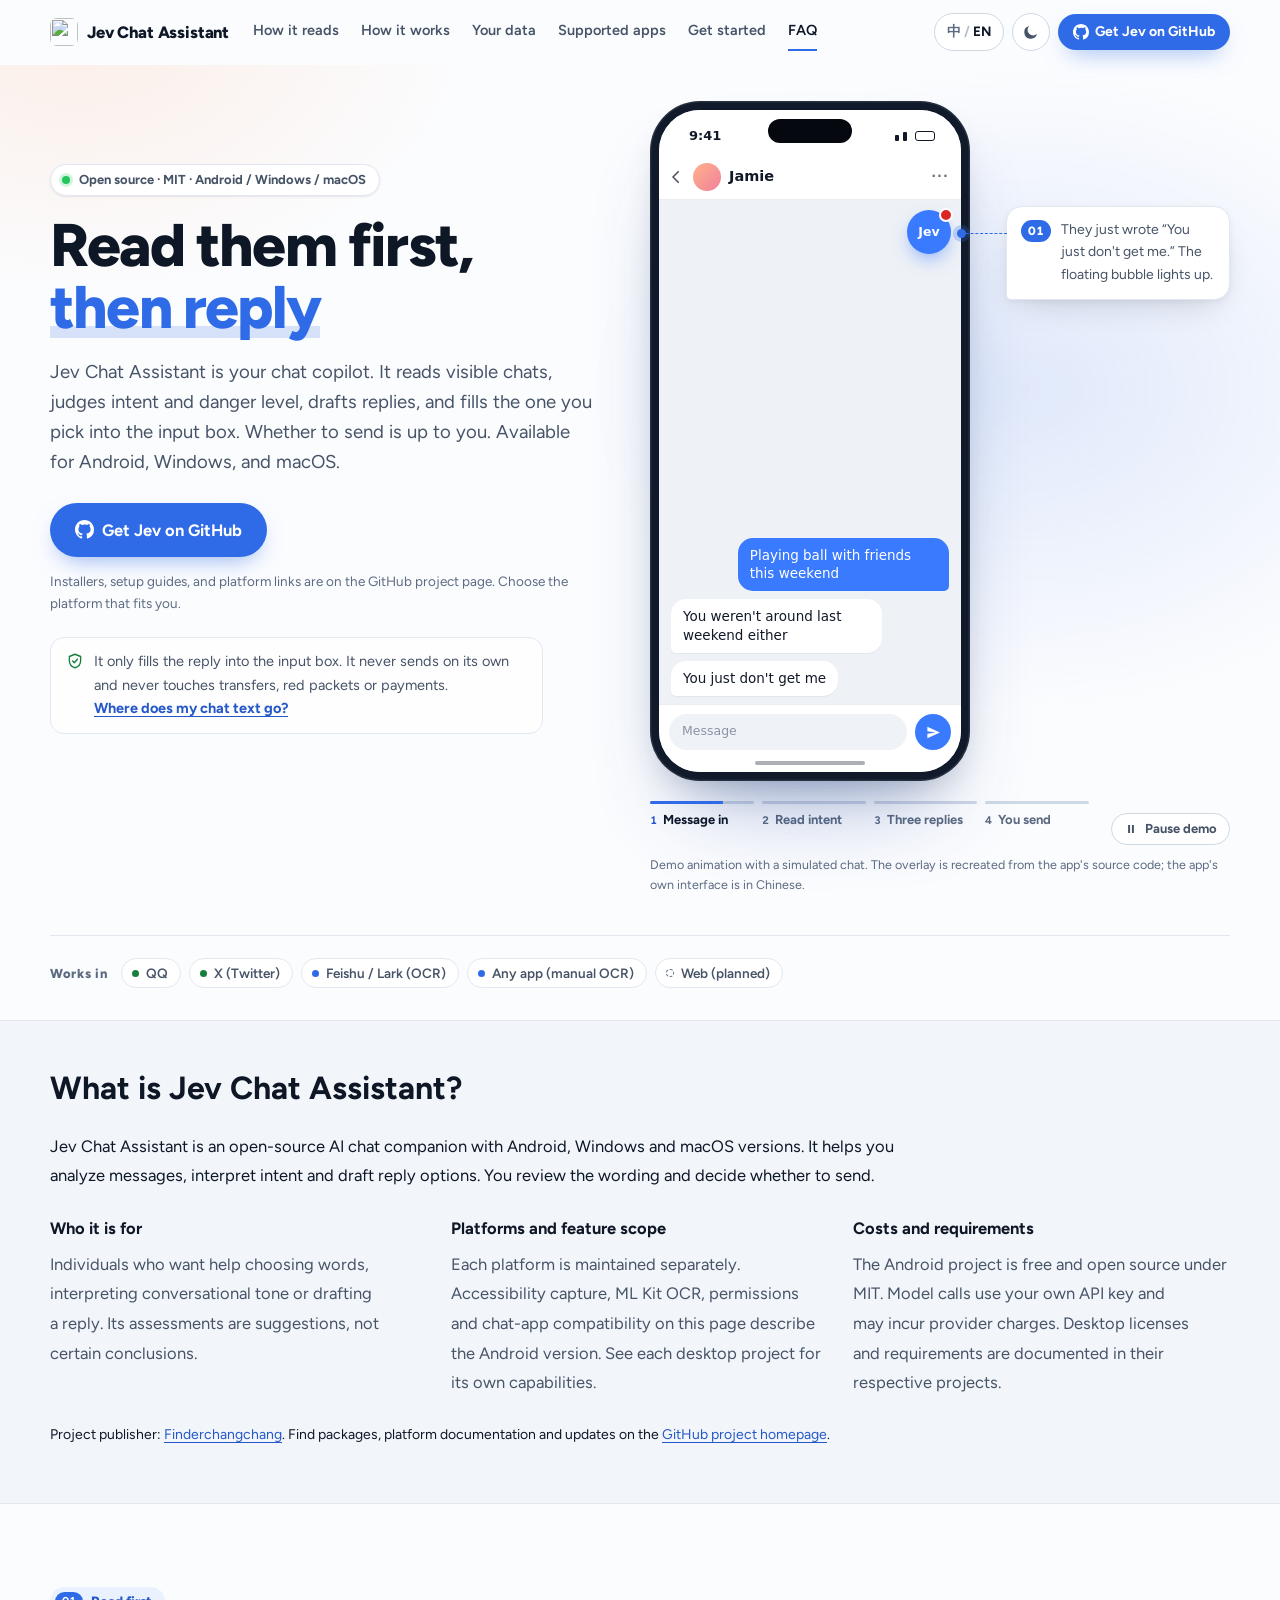
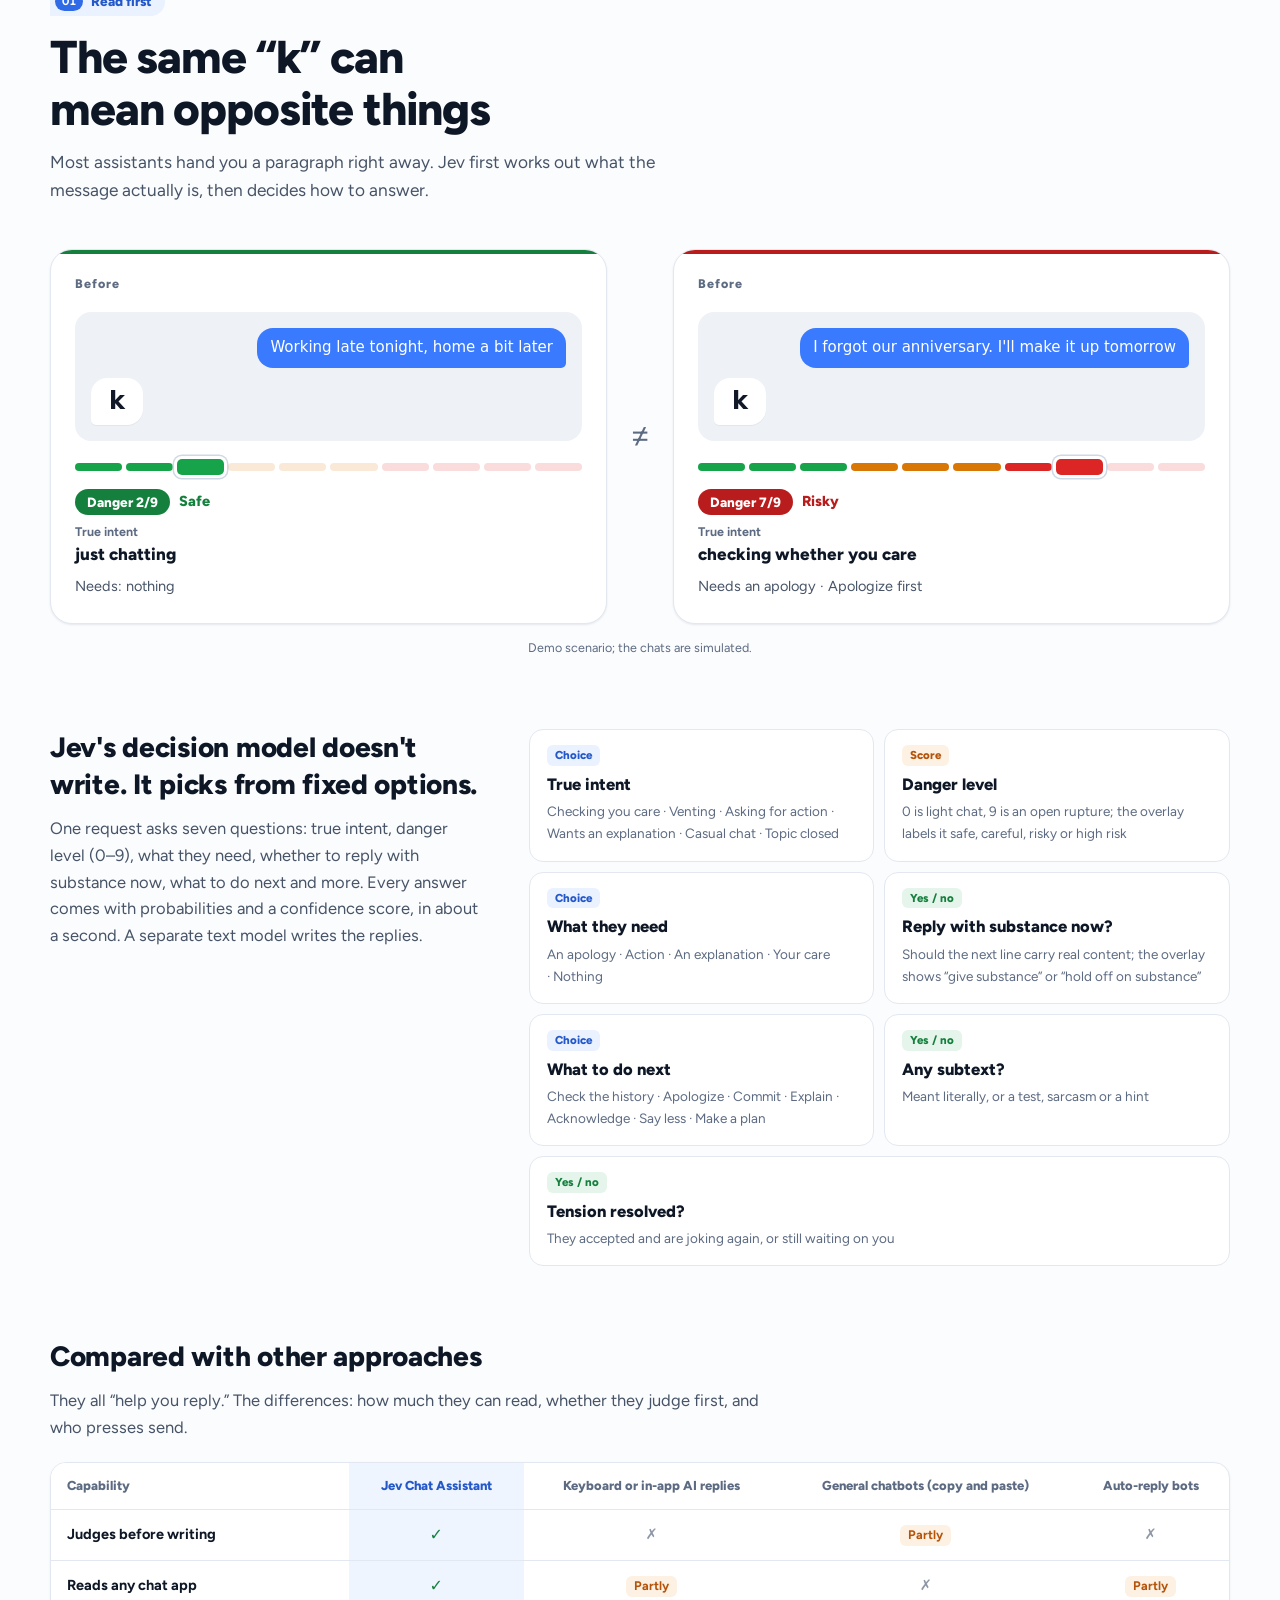
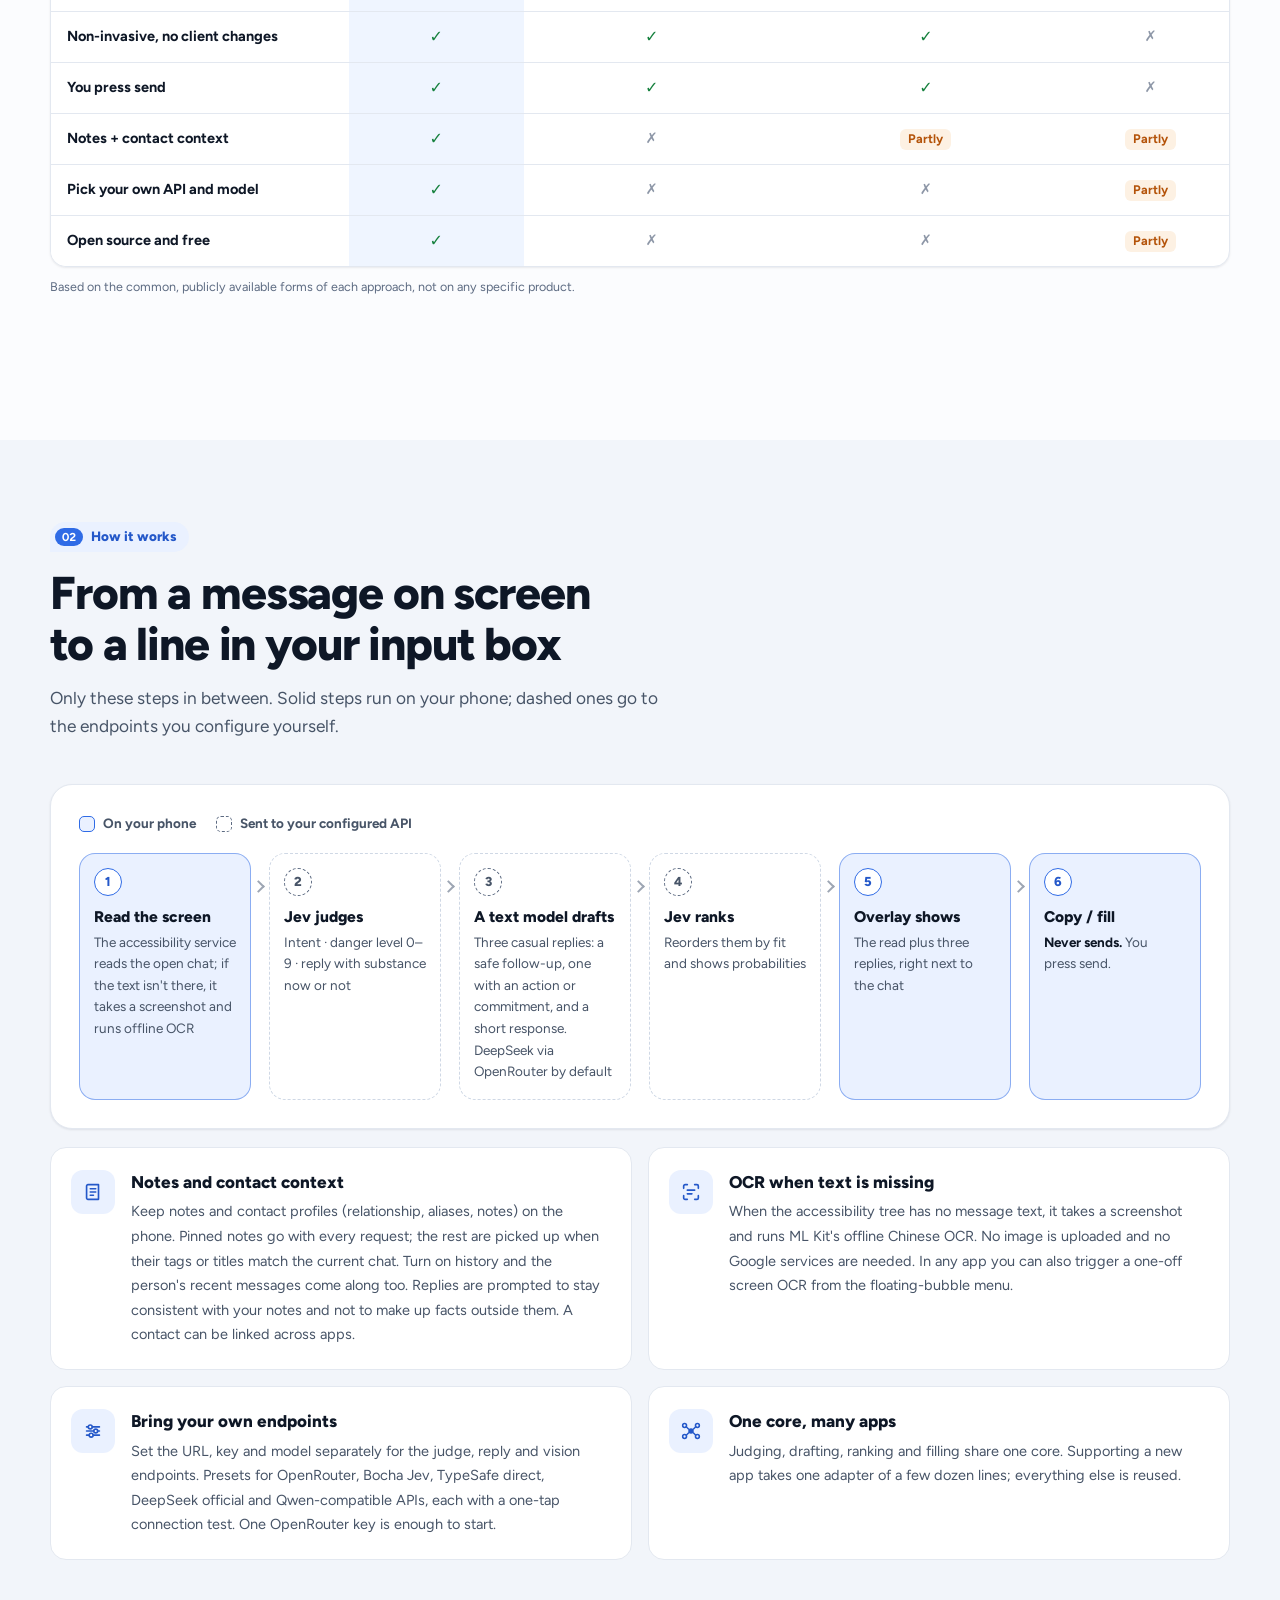
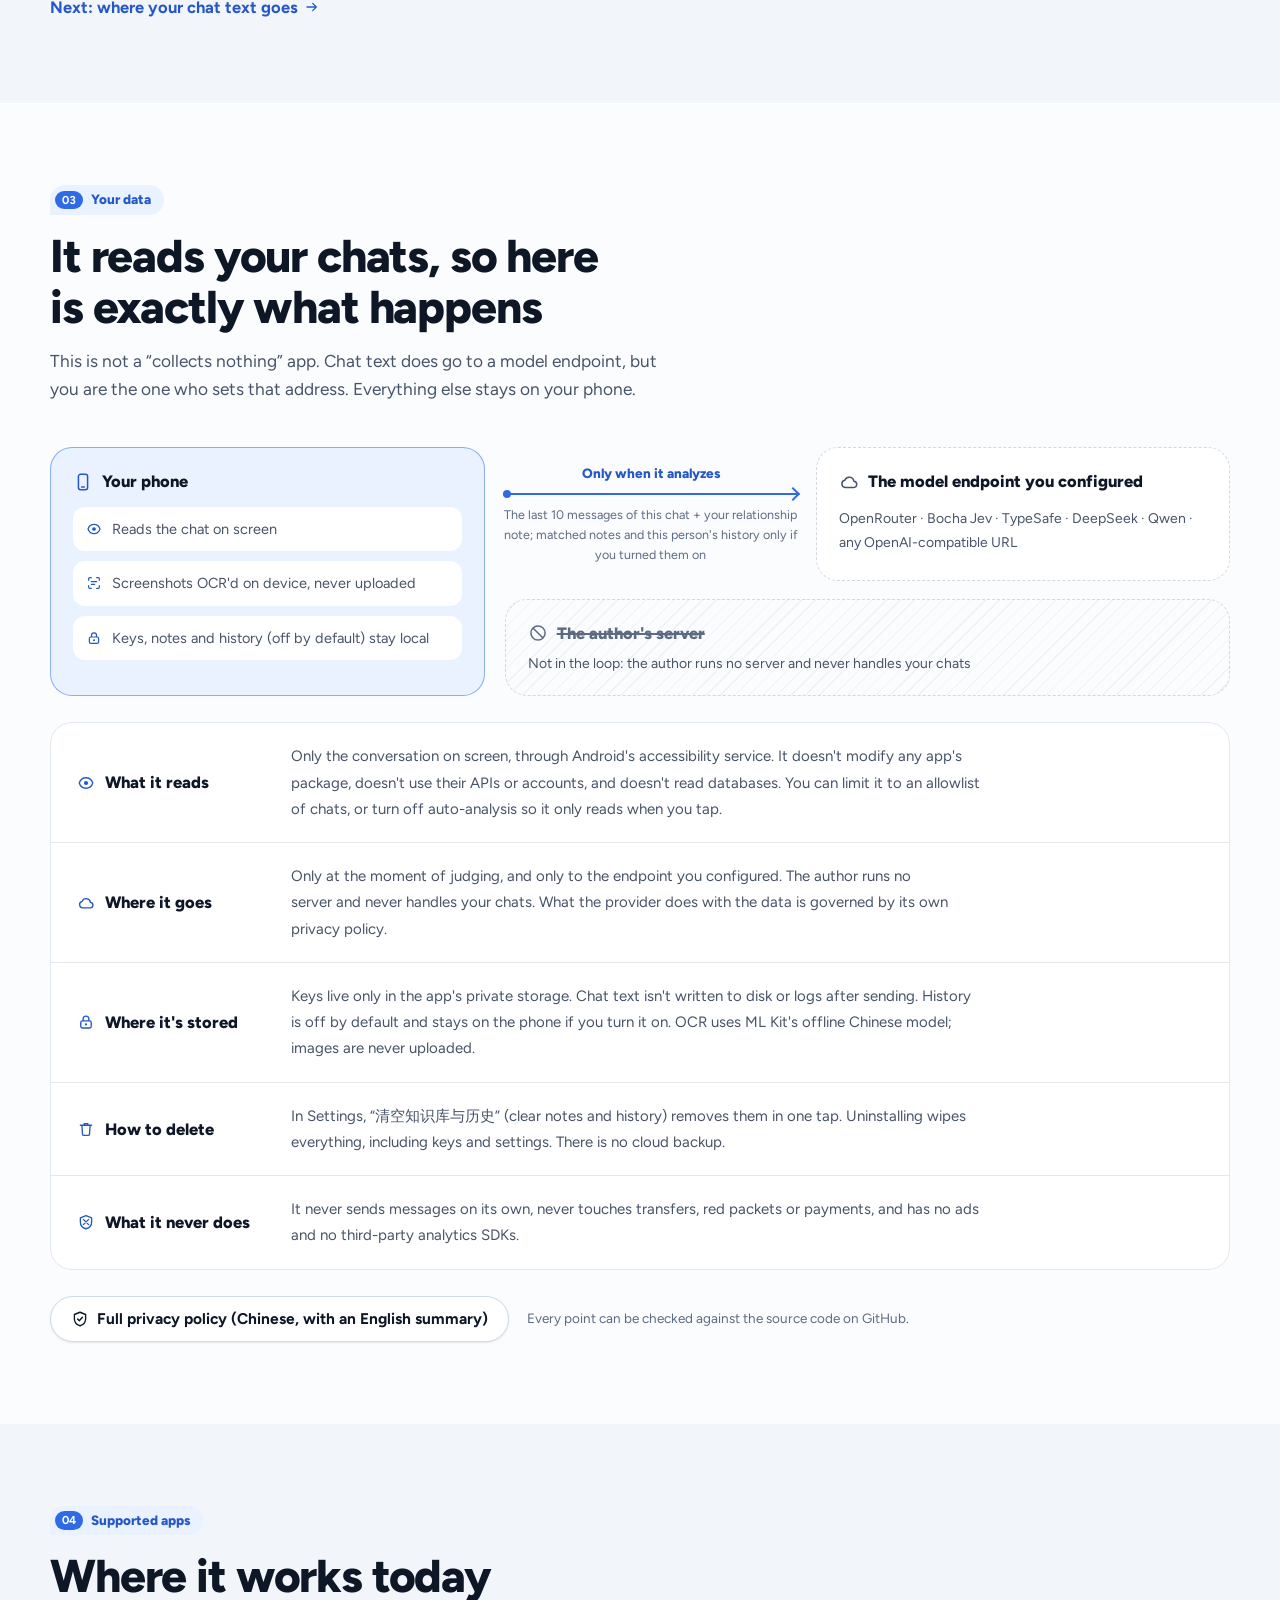
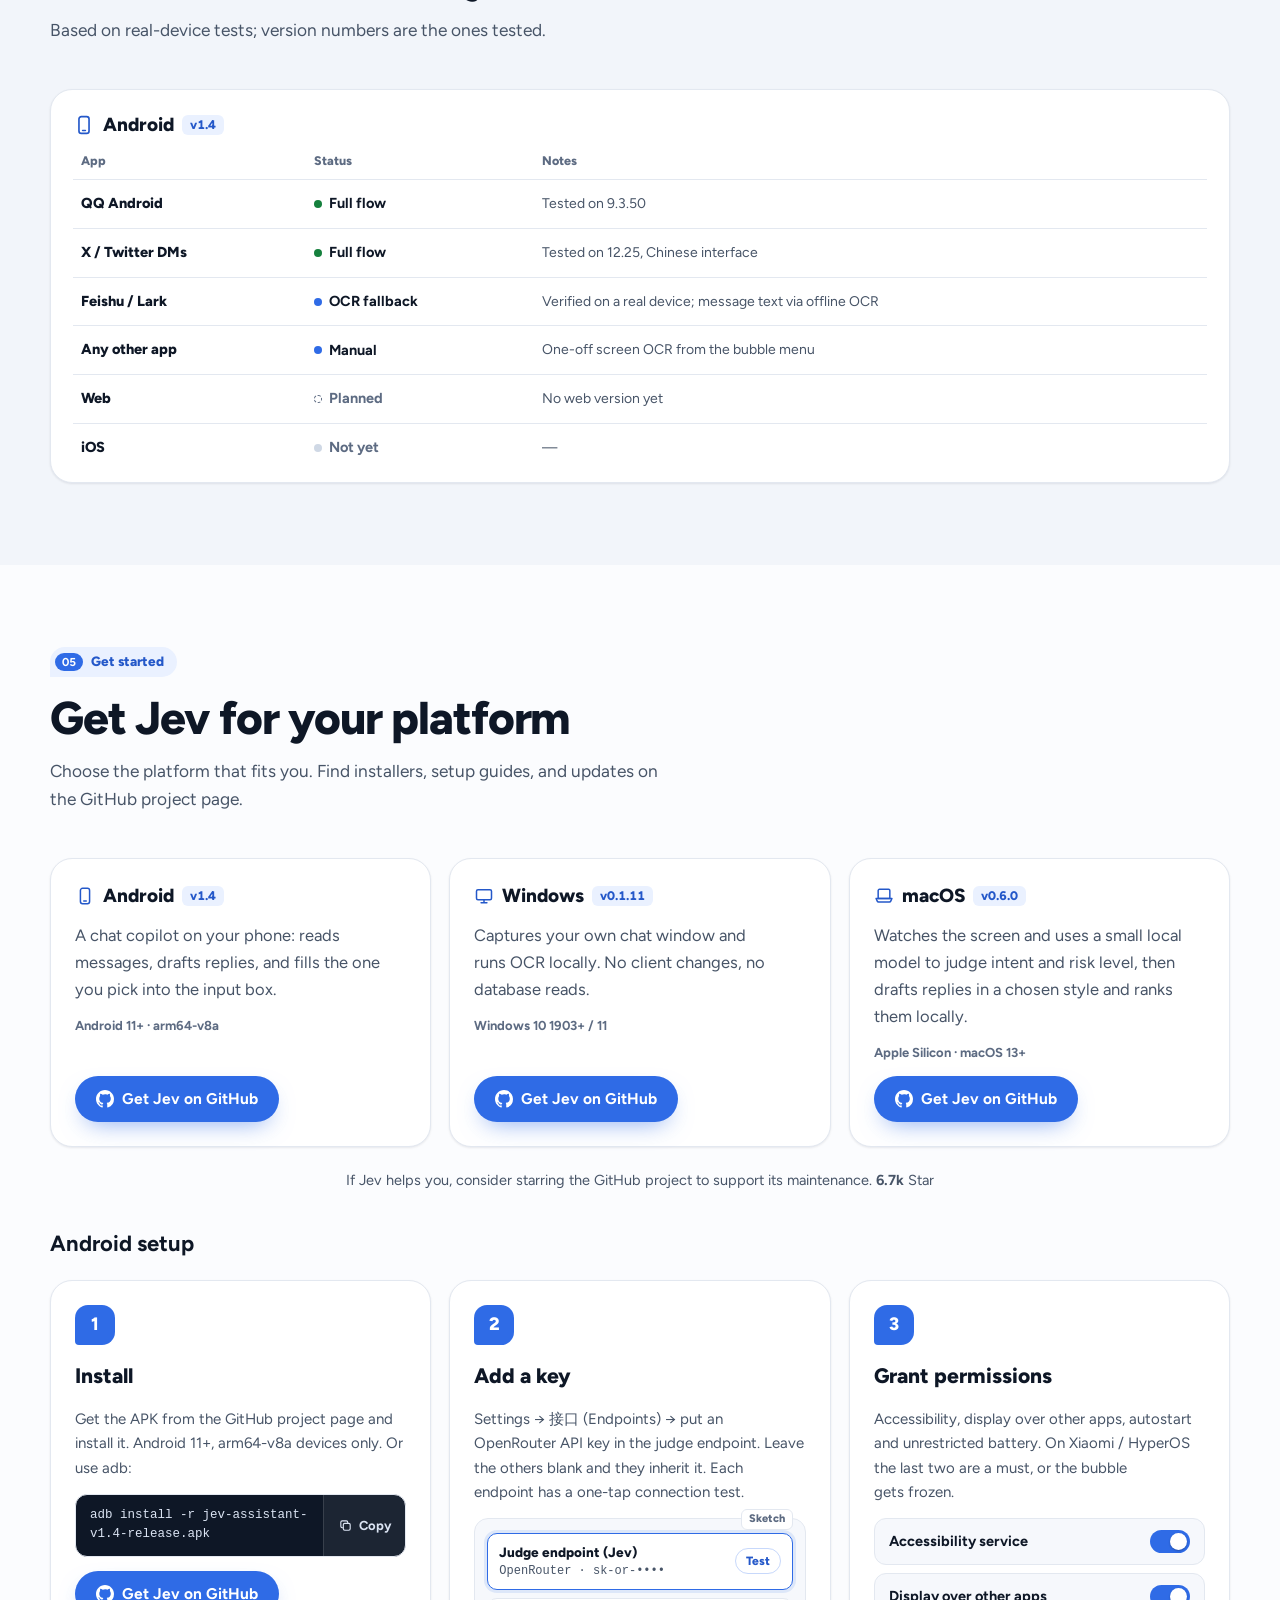
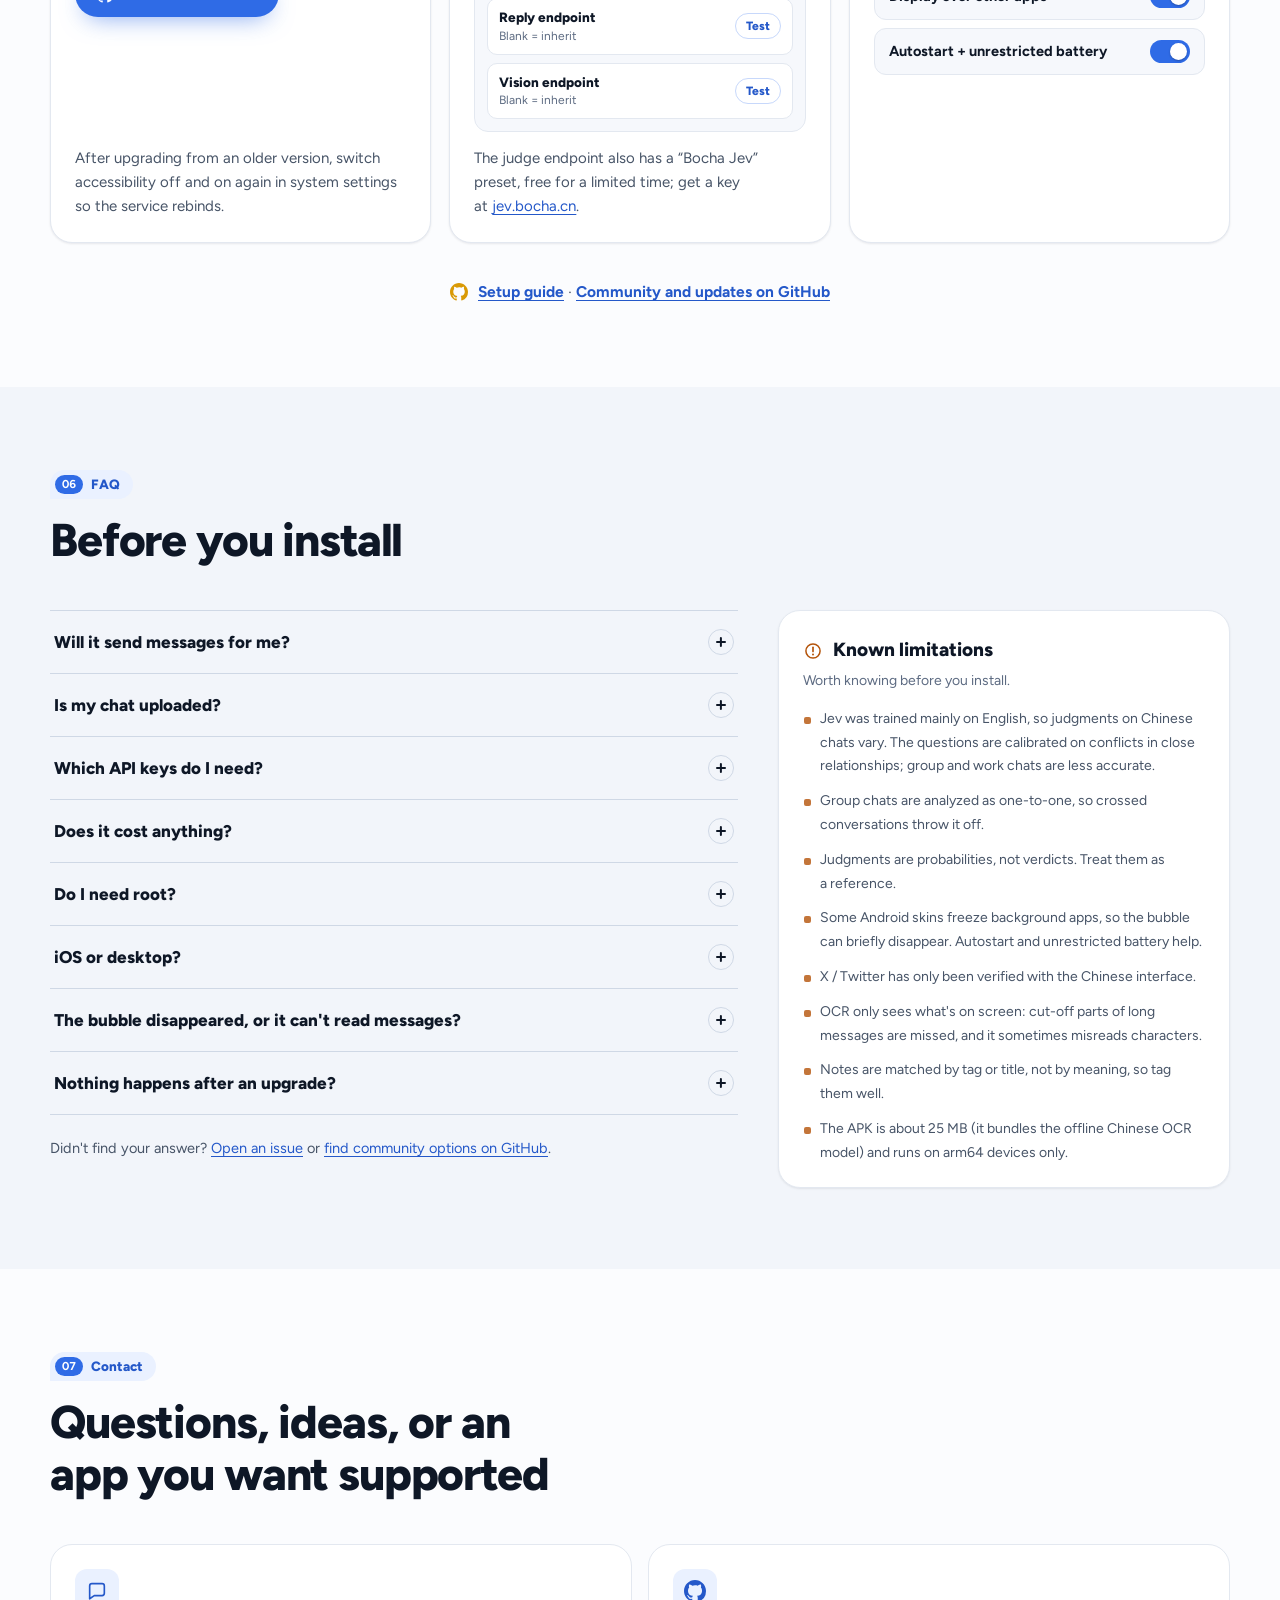
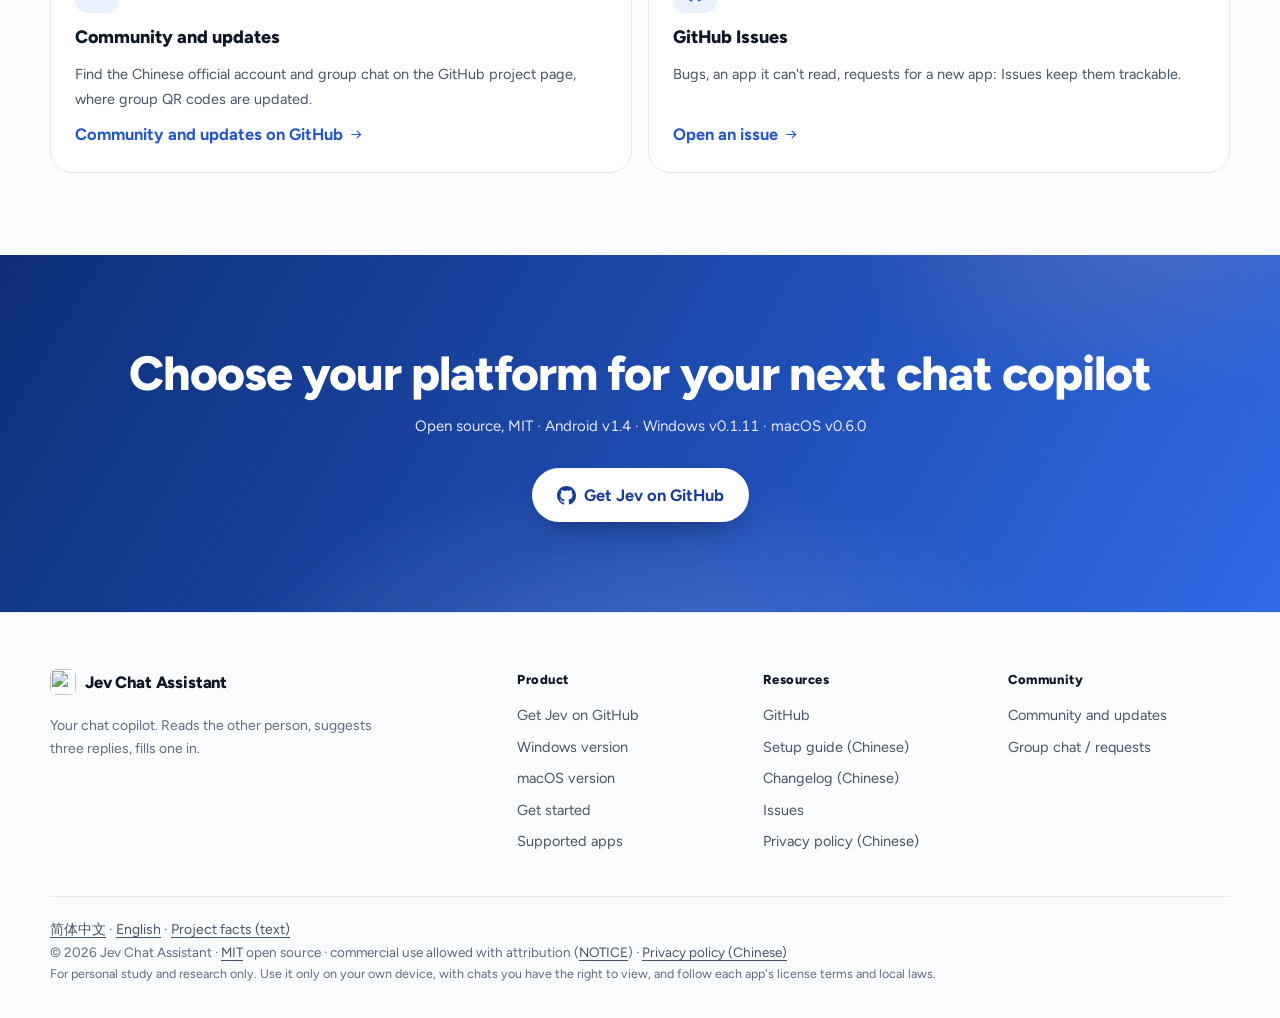
==== site/en.html @ 41f835f4 "feat(site): improve AI search discovery and static language pages" ====
<!DOCTYPE html>
<html lang="en">
<head>
<meta charset="utf-8">
<meta name="viewport" content="width=device-width, initial-scale=1, viewport-fit=cover">
<title data-i18n="meta.title">Jev Chat Assistant — Open-source AI chat companion for Android, Windows and macOS</title>
<meta name="description" content="Jev Chat Assistant is available for Android, Windows, and macOS. It reads visible chats, judges intent and risk, drafts replies, and fills the one you choose. Sending stays manual. Find installers, guides, and community links on GitHub." data-i18n-attr="content:meta.desc">
<meta name="robots" content="index, follow, max-image-preview:large">
<link rel="canonical" href="https://chatjevs.com/en.html">
<link rel="alternate" hreflang="zh-CN" href="https://chatjevs.com/">
<link rel="alternate" hreflang="en" href="https://chatjevs.com/en.html">
<link rel="alternate" hreflang="x-default" href="https://chatjevs.com/">
<link rel="icon" href="assets/favicon.svg" type="image/svg+xml">
<link rel="apple-touch-icon" href="assets/apple-touch-icon.png">
<meta name="theme-color" content="#fbfcfe" media="(prefers-color-scheme: light)">
<meta name="theme-color" content="#0b1120" media="(prefers-color-scheme: dark)">
<meta name="color-scheme" content="light dark">
<meta property="og:type" content="website">
<meta property="og:url" content="https://chatjevs.com/en.html">
<meta property="og:site_name" content="Jev 聊天助手">
<meta property="og:title" content="Jev Chat Assistant — read them first, then reply" data-i18n-attr="content:meta.ogTitle">
<meta property="og:description" content="Reads the other person, suggests three replies, fills one in. Open source (MIT) for Android, Windows and macOS. It never sends for you." data-i18n-attr="content:meta.ogDesc">
<meta property="og:image" content="https://chatjevs.com/assets/og.png">
<meta property="og:image:width" content="1200">
<meta property="og:image:height" content="630">
<meta property="og:image:alt" content="Jev Chat Assistant: the overlay shows a danger level, the other person's true intent and three suggested replies" data-i18n-attr="content:meta.ogAlt">
<meta property="og:locale" content="en_US" data-i18n-attr="content:meta.locale">
<meta property="og:locale:alternate" content="zh_CN" data-i18n-attr="content:meta.localeAlt">
<meta name="twitter:card" content="summary_large_image">
<meta name="twitter:title" content="Jev Chat Assistant — read them first, then reply" data-i18n-attr="content:meta.ogTitle">
<meta name="twitter:description" content="Reads the other person, suggests three replies, fills one in. Open source (MIT) for Android, Windows and macOS. It never sends for you." data-i18n-attr="content:meta.ogDesc">
<meta name="twitter:image" content="https://chatjevs.com/assets/og.png">
<script type="application/ld+json" id="site-schema">
{
  "@context": "https://schema.org",
  "@graph": [
    {
      "@type": "Person",
      "@id": "https://chatjevs.com/#author",
      "name": "Finderchangchang",
      "url": "https://github.com/Finderchangchang"
    },
    {
      "@type": "WebSite",
      "@id": "https://chatjevs.com/#website",
      "url": "https://chatjevs.com/",
      "name": "Jev Chat Assistant",
      "inLanguage": [
        "zh-CN",
        "en"
      ],
      "publisher": {
        "@id": "https://chatjevs.com/#author"
      }
    },
    {
      "@type": "SoftwareApplication",
      "@id": "https://chatjevs.com/#software",
      "name": "Jev Chat Assistant",
      "alternateName": [
        "Jev Chat Assistant",
        "Jev 聊天助手"
      ],
      "url": "https://chatjevs.com/",
      "description": "Jev Chat Assistant is an open-source AI chat companion with Android, Windows and macOS versions. It helps you analyze messages, interpret intent and draft reply options. You review the wording and decide whether to send.",
      "sameAs": [
        "https://github.com/jev-chat/jev-chat-jarvis"
      ],
      "author": {
        "@id": "https://chatjevs.com/#author"
      },
      "applicationCategory": "CommunicationApplication",
      "operatingSystem": [
        "Android",
        "Windows",
        "macOS"
      ]
    },
    {
      "@type": "WebPage",
      "@id": "https://chatjevs.com/en.html#webpage",
      "url": "https://chatjevs.com/en.html",
      "name": "Jev Chat Assistant — Open-source AI chat companion for Android, Windows and macOS",
      "description": "Jev Chat Assistant is available for Android, Windows, and macOS. It reads visible chats, judges intent and risk, drafts replies, and fills the one you choose. Sending stays manual. Find installers, guides, and community links on GitHub.",
      "inLanguage": "en",
      "isPartOf": {
        "@id": "https://chatjevs.com/#website"
      },
      "mainEntity": {
        "@id": "https://chatjevs.com/#software"
      }
    }
  ]
}
</script>
<script>
  // Theme first; each language also has a complete, crawlable static HTML page.
  (function () {
    var d = document.documentElement;
    try {
      var theme = localStorage.getItem("jev-theme");
      if (theme === "dark" || theme === "light") d.setAttribute("data-theme", theme);
    } catch (e) {}
    var q = new URLSearchParams(location.search).get("lang");
    var saved = null;
    try { saved = localStorage.getItem("jev-lang"); } catch (e) {}
    var isEnglishPage = /\/en\.html$/.test(location.pathname);
    var next = q === "en" || q === "zh" ? q : (isEnglishPage ? "en" :
      (saved === "en" || saved === "zh" ? saved : (/^zh(?:-|$)/i.test((navigator.languages && navigator.languages[0]) || navigator.language || "zh") ? "zh" : "en")));
    if ((next === "en") !== isEnglishPage) {
      var url = new URL(next === "en" ? "en.html" : "./", location.href);
      url.search = location.search;
      url.hash = location.hash;
      location.replace(url.href);
    }
  })();
</script>
<link rel="preconnect" href="https://fonts.googleapis.com">
<link rel="preconnect" href="https://fonts.gstatic.com" crossorigin>
<link rel="stylesheet" href="https://fonts.googleapis.com/css2?family=Figtree:wght@400..800&amp;display=swap" media="print" onload="this.media='all'">
<noscript><link rel="stylesheet" href="https://fonts.googleapis.com/css2?family=Figtree:wght@400..800&amp;display=swap"></noscript>
<link rel="stylesheet" href="style.css?v=20260930a">
<script defer src="i18n.js?v=20260930a"></script>
<script defer src="main.js?v=20260930a"></script>
<script defer src="https://umami.jisikeji.cn/script.js" data-website-id="e294ceb6-4001-47a0-a18b-d225cd09017a"></script>
</head>
<body>

<svg class="sprite" aria-hidden="true" focusable="false">
  <symbol id="i-github" viewBox="0 0 16 16"><path fill="currentColor" d="M8 0C3.58 0 0 3.58 0 8c0 3.54 2.29 6.53 5.47 7.59.4.07.55-.17.55-.38 0-.19-.01-.82-.01-1.49-2.01.37-2.53-.49-2.69-.94-.09-.23-.48-.94-.82-1.13-.28-.15-.68-.52-.01-.53.63-.01 1.08.58 1.23.82.72 1.21 1.87.87 2.33.66.07-.52.28-.87.51-1.07-1.78-.2-3.64-.89-3.64-3.95 0-.87.31-1.59.82-2.15-.08-.2-.36-1.02.08-2.12 0 0 .67-.21 2.2.82a7.4 7.4 0 0 1 2-.27c.68 0 1.36.09 2 .27 1.53-1.04 2.2-.82 2.2-.82.44 1.1.16 1.92.08 2.12.51.56.82 1.27.82 2.15 0 3.07-1.87 3.75-3.65 3.95.29.25.54.73.54 1.48 0 1.07-.01 1.93-.01 2.2 0 .21.15.46.55.38A8.01 8.01 0 0 0 16 8c0-4.42-3.58-8-8-8z"/></symbol>
  <symbol id="i-star" viewBox="0 0 24 24"><path fill="currentColor" d="M12 2.9l2.75 5.8 6.35.8-4.65 4.4 1.2 6.3L12 17.1l-5.65 3.1 1.2-6.3L2.9 9.5l6.35-.8z"/></symbol>
  <symbol id="i-down" viewBox="0 0 24 24"><path d="M12 4v11M7.5 10.8 12 15.3l4.5-4.5M5 19.5h14" fill="none" stroke="currentColor" stroke-width="2" stroke-linecap="round" stroke-linejoin="round"/></symbol>
  <symbol id="i-arrow" viewBox="0 0 24 24"><path d="M4.5 12h14M13 6.5l5.5 5.5-5.5 5.5" fill="none" stroke="currentColor" stroke-width="1.9" stroke-linecap="round" stroke-linejoin="round"/></symbol>
  <symbol id="i-copy" viewBox="0 0 24 24"><rect x="8.5" y="8.5" width="11" height="11" rx="2.2" fill="none" stroke="currentColor" stroke-width="1.8"/><path d="M15.5 8.5V6.7a2.2 2.2 0 0 0-2.2-2.2H6.7a2.2 2.2 0 0 0-2.2 2.2v6.6a2.2 2.2 0 0 0 2.2 2.2h1.8" fill="none" stroke="currentColor" stroke-width="1.8"/></symbol>
  <symbol id="i-check" viewBox="0 0 24 24"><path d="M5 12.5l4.3 4.3L19 7.2" fill="none" stroke="currentColor" stroke-width="2.2" stroke-linecap="round" stroke-linejoin="round"/></symbol>
  <symbol id="i-cross" viewBox="0 0 24 24"><path d="M7 7l10 10M17 7L7 17" fill="none" stroke="currentColor" stroke-width="2" stroke-linecap="round"/></symbol>
  <symbol id="i-sun" viewBox="0 0 24 24"><circle cx="12" cy="12" r="4.2" fill="currentColor"/><path d="M12 2.6v2.4M12 19v2.4M2.6 12h2.4M19 12h2.4M5.3 5.3l1.7 1.7M17 17l1.7 1.7M18.7 5.3L17 7M7 17l-1.7 1.7" stroke="currentColor" stroke-width="1.7" stroke-linecap="round"/></symbol>
  <symbol id="i-moon" viewBox="0 0 24 24"><path fill="currentColor" d="M20 14.4A8.6 8.6 0 1 1 9.6 4a7 7 0 0 0 10.4 10.4z"/></symbol>
  <symbol id="i-menu" viewBox="0 0 24 24"><path d="M4 7h16M4 12h16M4 17h16" stroke="currentColor" stroke-width="1.8" stroke-linecap="round"/></symbol>
  <symbol id="i-shield" viewBox="0 0 24 24"><path d="M12 3l7.5 3v5.6c0 4.3-3 8-7.5 9.4-4.5-1.4-7.5-5.1-7.5-9.4V6z" fill="none" stroke="currentColor" stroke-width="1.8" stroke-linejoin="round"/><path d="M8.8 12l2.3 2.3 4.1-4.6" fill="none" stroke="currentColor" stroke-width="1.9" stroke-linecap="round" stroke-linejoin="round"/></symbol>
  <symbol id="i-send" viewBox="0 0 24 24"><path fill="currentColor" d="M3.4 20.1 21 12 3.4 3.9l-.1 6.3L15 12 3.3 13.8z"/></symbol>
  <symbol id="i-back" viewBox="0 0 24 24"><path d="M15 5l-7 7 7 7" fill="none" stroke="currentColor" stroke-width="2.2" stroke-linecap="round" stroke-linejoin="round"/></symbol>
  <symbol id="i-gear" viewBox="0 0 24 24"><circle cx="12" cy="12" r="3.2" fill="none" stroke="currentColor" stroke-width="1.8"/><path d="M12 3v2.6M12 18.4V21M3 12h2.6M18.4 12H21M5.6 5.6l1.9 1.9M16.5 16.5l1.9 1.9M18.4 5.6l-1.9 1.9M7.5 16.5l-1.9 1.9" stroke="currentColor" stroke-width="1.8" stroke-linecap="round"/></symbol>
  <symbol id="i-play" viewBox="0 0 24 24"><path fill="currentColor" d="M8 5.2v13.6L18.8 12z"/></symbol>
  <symbol id="i-pause" viewBox="0 0 24 24"><path fill="currentColor" d="M7 5h3.4v14H7zM13.6 5H17v14h-3.4z"/></symbol>
  <symbol id="i-phone" viewBox="0 0 24 24"><rect x="6.5" y="2.8" width="11" height="18.4" rx="2.6" fill="none" stroke="currentColor" stroke-width="1.8"/><path d="M10.5 18h3" stroke="currentColor" stroke-width="1.8" stroke-linecap="round"/></symbol>
  <symbol id="i-monitor" viewBox="0 0 24 24"><rect x="3" y="4.5" width="18" height="12" rx="1.8" fill="none" stroke="currentColor" stroke-width="1.8"/><path d="M8.5 20h7M12 16.5V20" stroke="currentColor" stroke-width="1.8" stroke-linecap="round"/></symbol>
  <symbol id="i-laptop" viewBox="0 0 24 24"><path d="M5 5.5A1.5 1.5 0 0 1 6.5 4h11A1.5 1.5 0 0 1 19 5.5V15H5z" fill="none" stroke="currentColor" stroke-width="1.8" stroke-linejoin="round"/><path d="M2.5 15h19l-1.4 3.1a1.7 1.7 0 0 1-1.55 1H5.45a1.7 1.7 0 0 1-1.55-1z" fill="none" stroke="currentColor" stroke-width="1.8" stroke-linejoin="round"/></symbol>
  <symbol id="i-eye" viewBox="0 0 24 24"><path d="M12 5c4.4 0 7.8 3.2 9 7-1.2 3.8-4.6 7-9 7s-7.8-3.2-9-7c1.2-3.8 4.6-7 9-7z" fill="none" stroke="currentColor" stroke-width="1.8"/><circle cx="12" cy="12" r="2.8" fill="currentColor"/></symbol>
  <symbol id="i-scan" viewBox="0 0 24 24"><path d="M4 8V5.5A1.5 1.5 0 0 1 5.5 4H8M16 4h2.5A1.5 1.5 0 0 1 20 5.5V8M20 16v2.5a1.5 1.5 0 0 1-1.5 1.5H16M8 20H5.5A1.5 1.5 0 0 1 4 18.5V16" fill="none" stroke="currentColor" stroke-width="1.8" stroke-linecap="round"/><path d="M8 10h8M8 14h5" stroke="currentColor" stroke-width="1.8" stroke-linecap="round"/></symbol>
  <symbol id="i-lock" viewBox="0 0 24 24"><rect x="5" y="10.5" width="14" height="9.5" rx="2.4" fill="none" stroke="currentColor" stroke-width="1.8"/><path d="M8.2 10.5V8a3.8 3.8 0 0 1 7.6 0v2.5" fill="none" stroke="currentColor" stroke-width="1.8"/><circle cx="12" cy="15.2" r="1.5" fill="currentColor"/></symbol>
  <symbol id="i-cloud" viewBox="0 0 24 24"><path d="M7.5 18.5h9.8a3.7 3.7 0 0 0 .5-7.4 5.6 5.6 0 0 0-10.8-1.3A4.4 4.4 0 0 0 7.5 18.5z" fill="none" stroke="currentColor" stroke-width="1.8" stroke-linejoin="round"/></symbol>
  <symbol id="i-ban" viewBox="0 0 24 24"><circle cx="12" cy="12" r="8.5" fill="none" stroke="currentColor" stroke-width="1.8"/><path d="M6 6l12 12" stroke="currentColor" stroke-width="1.8"/></symbol>
  <symbol id="i-trash" viewBox="0 0 24 24"><path d="M4.5 7h15M9.5 7V4.8h5V7M6.5 7l.9 12.2a1.5 1.5 0 0 0 1.5 1.3h6.2a1.5 1.5 0 0 0 1.5-1.3L17.5 7" fill="none" stroke="currentColor" stroke-width="1.8" stroke-linecap="round" stroke-linejoin="round"/></symbol>
  <symbol id="i-hand" viewBox="0 0 24 24"><path d="M12 3.5l7.5 3.1v5.3c0 4.4-3.1 7.9-7.5 9.1-4.4-1.2-7.5-4.7-7.5-9.1V6.6z" fill="none" stroke="currentColor" stroke-width="1.8" stroke-linejoin="round"/><path d="M8.5 8.5l7 7M15.5 8.5l-7 7" stroke="currentColor" stroke-width="1.8" stroke-linecap="round"/></symbol>
  <symbol id="i-book" viewBox="0 0 24 24"><path d="M5 5.5A1.5 1.5 0 0 1 6.5 4H18v16H6.5A1.5 1.5 0 0 1 5 18.5z" fill="none" stroke="currentColor" stroke-width="1.8" stroke-linejoin="round"/><path d="M9 8.5h6M9 12h6M9 15.5h3.5" stroke="currentColor" stroke-width="1.7" stroke-linecap="round"/></symbol>
  <symbol id="i-plug" viewBox="0 0 24 24"><path d="M5 7.5h14M5 12h14M5 16.5h14" stroke="currentColor" stroke-width="1.8" stroke-linecap="round"/><circle cx="9" cy="7.5" r="2.1" fill="var(--card, #fff)" stroke="currentColor" stroke-width="1.8"/><circle cx="15" cy="12" r="2.1" fill="var(--card, #fff)" stroke="currentColor" stroke-width="1.8"/><circle cx="10" cy="16.5" r="2.1" fill="var(--card, #fff)" stroke="currentColor" stroke-width="1.8"/></symbol>
  <symbol id="i-core" viewBox="0 0 24 24"><circle cx="12" cy="12" r="3" fill="currentColor"/><circle cx="5" cy="6" r="2.1" fill="none" stroke="currentColor" stroke-width="1.7"/><circle cx="19" cy="6" r="2.1" fill="none" stroke="currentColor" stroke-width="1.7"/><circle cx="5" cy="18" r="2.1" fill="none" stroke="currentColor" stroke-width="1.7"/><circle cx="19" cy="18" r="2.1" fill="none" stroke="currentColor" stroke-width="1.7"/><path d="M6.8 7.4l3 3M17.2 7.4l-3 3M6.8 16.6l3-3M17.2 16.6l-3-3" stroke="currentColor" stroke-width="1.6"/></symbol>
  <symbol id="i-chat" viewBox="0 0 24 24"><path d="M4 6.5A2.5 2.5 0 0 1 6.5 4h11A2.5 2.5 0 0 1 20 6.5v8a2.5 2.5 0 0 1-2.5 2.5H9l-5 3.5z" fill="none" stroke="currentColor" stroke-width="1.8" stroke-linejoin="round"/></symbol>
  <symbol id="i-alert" viewBox="0 0 24 24"><circle cx="12" cy="12" r="8.5" fill="none" stroke="currentColor" stroke-width="1.8"/><path d="M12 7.5v5.2" stroke="currentColor" stroke-width="2" stroke-linecap="round"/><circle cx="12" cy="16.3" r="1.2" fill="currentColor"/></symbol>
</svg>

<a class="skip" href="#main" data-i18n="skip">Skip to main content</a>

<header class="nav" id="nav">
  <div class="wrap nav-in">
    <a aria-label="Jev Chat Assistant home" class="brand" href="#top" data-i18n-attr="aria-label:a.brand">
      <img src="assets/favicon.svg" alt="" width="28" height="28">
      <span class="brand-name" data-i18n="brand.name">Jev Chat Assistant</span>
    </a>

    <nav aria-label="Main" class="menu" id="navMenu" data-i18n-attr="aria-label:a.nav">
      <a href="#read" data-i18n="nav.read">How it reads</a>
      <a href="#how" data-i18n="nav.how">How it works</a>
      <a href="#privacy" data-i18n="nav.privacy">Your data</a>
      <a href="#apps" data-i18n="nav.apps">Supported apps</a>
      <a href="#start" data-i18n="nav.start">Get started</a>
      <a href="#faq" data-i18n="nav.faq">FAQ</a>
    </nav>

    <div class="nav-act">
      <button aria-label="切换到中文" class="lang-btn" id="langBtn" type="button" data-i18n-attr="aria-label:a.lang"><span class="l-zh">中</span><span class="l-sep" aria-hidden="true">/</span><span class="l-en">EN</span></button>
      <button title="Toggle light and dark theme" aria-label="Toggle light and dark theme" class="icon-btn" id="themeBtn" type="button" data-i18n-attr="aria-label:a.theme;title:a.theme">
        <svg class="ico-sun" width="18" height="18" aria-hidden="true"><use href="#i-sun"/></svg>
        <svg class="ico-moon" width="18" height="18" aria-hidden="true"><use href="#i-moon"/></svg>
      </button>
      <a class="btn btn-primary btn-sm nav-dl" href="https://github.com/jev-chat/jev-chat-jarvis" target="_blank" rel="noopener" data-umami-event="go-main-repo" data-umami-event-pos="nav" data-umami-event-intent="get">
        <svg width="16" height="16" aria-hidden="true"><use href="#i-github"/></svg><span data-i18n="nav.dl">Get Jev on GitHub</span>
      </a>
      <button aria-label="Open menu" class="icon-btn burger" id="burger" type="button" aria-expanded="false" aria-controls="navMenu" data-i18n-attr="aria-label:a.menuOpen">
        <svg width="20" height="20" aria-hidden="true"><use href="#i-menu"/></svg>
      </button>
    </div>
  </div>
</header>

<main id="main">

<!-- ===================== 首屏：一句话 + 会动的悬浮窗演示 ===================== -->
<section class="hero" id="top" aria-labelledby="hero-title">
  <div class="wrap hero-grid">
    <div class="hero-copy">
      <p class="eyebrow"><span class="dot-live" aria-hidden="true"></span><span data-i18n="hero.eyebrow">Open source · MIT · Android / Windows / macOS</span></p>
      <h1 id="hero-title" data-i18n="hero.title">Read them first,<br><span class='hl'>then reply</span></h1>
      <p class="hero-sub" data-i18n="hero.sub">Jev Chat Assistant is your chat copilot. It reads visible chats, judges intent and danger level, drafts replies, and fills the one you pick into the input box. Whether to send is up to you. Available for Android, Windows, and macOS.</p>

      <div class="hero-cta">
        <a class="btn btn-primary btn-lg" href="https://github.com/jev-chat/jev-chat-jarvis" target="_blank" rel="noopener" data-umami-event="go-main-repo" data-umami-event-pos="hero" data-umami-event-intent="get">
          <svg width="19" height="19" aria-hidden="true"><use href="#i-github"/></svg><span data-i18n="hero.dl">Get Jev on GitHub</span>
        </a>
      </div>
      <p class="hero-meta" data-i18n="hero.meta">Installers, setup guides, and platform links are on the GitHub project page. Choose the platform that fits you.</p>

      <p class="hero-note"><svg width="18" height="18" aria-hidden="true"><use href="#i-shield"/></svg><span data-i18n="hero.note">It only fills the reply into the input box. It never sends on its own and never touches transfers, red packets or payments. <a href='#privacy'>Where does my chat text go?</a></span></p>
    </div>

    <figure aria-label="Demo: how the Jev overlay helps you answer one message" class="demo" id="demo" data-step="4" data-i18n-attr="aria-label:demo.aria">
      <p class="sr" data-i18n="demo.sr">Demo animation: the other person writes “You just don't get me.” The Jev overlay rates it danger 8/9, high risk; their true intent is checking whether you care, so it suggests acknowledging the feeling and holding off on substance. It then shows three ranked replies. Tapping Fill on the first one puts it in the input box; you press send yourself.</p>
      <div class="demo-stage">
        <div class="phone" aria-hidden="true">
          <div class="ph-screen">
            <div class="ph-status"><span>9:41</span><span class="ph-sys"><i></i><i></i><i></i></span></div>
            <div class="ph-head">
              <svg class="ph-back" width="18" height="18"><use href="#i-back"/></svg>
              <span class="ph-av"></span>
              <span class="ph-name" data-i18n="demo.chatName">Jamie</span>
              <span class="ph-more">···</span>
            </div>
            <div class="ph-chat">
              <p class="msg me" data-i18n="demo.m1">Playing ball with friends this weekend</p>
              <p class="msg them" data-i18n="demo.m2">You weren't around last weekend either</p>
              <p class="msg them m-new" data-i18n="demo.m3">You just don't get me</p>
            </div>

            <div class="ph-ball"><span>Jev</span><i class="ph-dot"></i></div>

            <div class="jp">
              <div class="jp-head"><b data-i18n="demo.panelTitle">Jev analysis</b><span class="jp-ic"><svg width="15" height="15"><use href="#i-gear"/></svg><svg width="15" height="15"><use href="#i-cross"/></svg></span></div>
              <div class="jp-body">
                <p class="jp-hint" data-i18n="demo.kb">No notes used</p>
                <p class="jp-badge"><span class="jp-lvl" data-i18n="demo.badge">Danger 8/9</span><span class="jp-word" data-i18n="demo.word">High risk</span></p>
                <p class="jp-intent" data-i18n="demo.intent">True intent: see if you care</p>
                <p class="jp-hint jp-conf" data-i18n="demo.conf">Confidence 82%</p>
                <p class="jp-bits" data-i18n="demo.bits">Wants your care · Acknowledge · No substance yet</p>
                <div class="jp-div"></div>
                <p class="jp-label" data-i18n="demo.listLabel">Suggested replies (ranked by Jev)</p>
                <p class="jp-hint jp-gen" data-i18n="demo.gen">Generating…</p>
                <div class="jp-card jp-r1">
                  <p class="jp-rank">1 · 64%</p>
                  <p class="jp-text" data-i18n="demo.r1">I didn't think about how you felt. Will you tell me?</p>
                  <p class="jp-pills"><span class="jp-pill" data-i18n="demo.copy">Copy</span><span class="jp-pill jp-fill" data-i18n="demo.fill">Fill</span><i class="jp-tap"></i></p>
                </div>
                <div class="jp-card jp-r2">
                  <p class="jp-rank">2 · 24%</p>
                  <p class="jp-text" data-i18n="demo.r2">Sorry, that came out wrong</p>
                  <p class="jp-pills"><span class="jp-pill" data-i18n="demo.copy">Copy</span><span class="jp-pill jp-fill" data-i18n="demo.fill">Fill</span></p>
                </div>
                <div class="jp-card jp-r3">
                  <p class="jp-rank">3 · 12%</p>
                  <p class="jp-text" data-i18n="demo.r3">Then tell me what I'm not getting</p>
                  <p class="jp-pills"><span class="jp-pill" data-i18n="demo.copy">Copy</span><span class="jp-pill jp-fill" data-i18n="demo.fill">Fill</span></p>
                </div>
              </div>
            </div>

            <div class="ph-input">
              <div class="ph-field"><span class="ph-ph" data-i18n="demo.placeholder">Message</span><span class="ph-typed" data-i18n="demo.r1">I didn't think about how you felt. Will you tell me?</span><i class="ph-caret"></i></div>
              <span class="ph-send"><svg width="17" height="17"><use href="#i-send"/></svg></span>
            </div>
            <div class="ph-home"></div>
          </div>
        </div>

        <div class="demo-note" id="demoNote" aria-live="off">
          <span class="dn-no" id="demoNoteNo">04</span>
          <p class="dn-text" id="demoNoteText" data-i18n="demo.n4">Tap Fill and the reply lands in the input box. <b>The send button stays untouched</b>: whether and how to send is your call.</p>
        </div>
      </div>

      <div class="demo-ctl">
        <ol aria-label="Demo steps; pick one to stop there" class="demo-steps" data-i18n-attr="aria-label:a.demoSteps">
          <li><button type="button" data-go="1"><span class="ds-bar"><i></i></span><span class="ds-t"><b>1</b><span data-i18n="demo.s1">Message in</span></span></button></li>
          <li><button type="button" data-go="2"><span class="ds-bar"><i></i></span><span class="ds-t"><b>2</b><span data-i18n="demo.s2">Read intent</span></span></button></li>
          <li><button type="button" data-go="3"><span class="ds-bar"><i></i></span><span class="ds-t"><b>3</b><span data-i18n="demo.s3">Three replies</span></span></button></li>
          <li><button type="button" data-go="4"><span class="ds-bar"><i></i></span><span class="ds-t"><b>4</b><span data-i18n="demo.s4">You send</span></span></button></li>
        </ol>
        <button class="demo-toggle" id="demoToggle" type="button" hidden>
          <svg class="ico-pause" width="14" height="14" aria-hidden="true"><use href="#i-pause"/></svg>
          <svg class="ico-play" width="14" height="14" aria-hidden="true"><use href="#i-play"/></svg>
          <span id="demoToggleLabel" data-i18n="demo.pause">Pause demo</span>
        </button>
      </div>
      <figcaption class="demo-cap" data-i18n="demo.cap">Demo animation with a simulated chat. The overlay is recreated from the app's source code; the app's own interface is in Chinese.</figcaption>
    </figure>
  </div>

  <div class="wrap"><div class="works">
    <p class="works-label" data-i18n="hero.works">Works in</p>
    <ul class="works-list">
      <li class="ok" data-i18n="app.qq">QQ</li>
      <li class="ok" data-i18n="app.x">X (Twitter)</li>
      <li class="ocr" data-i18n="app.lark">Feishu / Lark (OCR)</li>
      <li class="ocr" data-i18n="app.any">Any app (manual OCR)</li>
      <li class="plan" data-i18n="app.web">Web (planned)</li>
    </ul>
  </div></div>
</section>

<section class="product-facts" id="about" aria-labelledby="facts-title">
  <div class="wrap">
    <h2 id="facts-title" data-i18n="facts.title">What is Jev Chat Assistant?</h2>
    <p class="facts-intro" data-i18n="facts.desc">Jev Chat Assistant is an open-source AI chat companion with Android, Windows and macOS versions. It helps you analyze messages, interpret intent and draft reply options. You review the wording and decide whether to send.</p>
    <dl class="facts-grid">
      <div><dt data-i18n="facts.use.label">Who it is for</dt><dd data-i18n="facts.use">Individuals who want help choosing words, interpreting conversational tone or drafting a reply. Its assessments are suggestions, not certain conclusions.</dd></div>
      <div><dt data-i18n="facts.scope.label">Platforms and feature scope</dt><dd data-i18n="facts.scope">Each platform is maintained separately. Accessibility capture, ML Kit OCR, permissions and chat-app compatibility on this page describe the Android version. See each desktop project for its own capabilities.</dd></div>
      <div><dt data-i18n="facts.cost.label">Costs and requirements</dt><dd data-i18n="facts.cost">The Android project is free and open source under MIT. Model calls use your own API key and may incur provider charges. Desktop licenses and requirements are documented in their respective projects.</dd></div>
    </dl>
    <p class="facts-source" data-i18n="facts.source">Project publisher: <a href='https://github.com/Finderchangchang' rel='noopener' target='_blank'>Finderchangchang</a>. Find packages, platform documentation and updates on the <a href='https://github.com/jev-chat/jev-chat-jarvis' target='_blank' rel='noopener' data-umami-event='go-main-repo' data-umami-event-pos='facts' data-umami-event-intent='get'>GitHub project homepage</a>.</p>
  </div>
</section>


<!-- ===================== 01 先看懂 ===================== -->
<section class="sec" id="read" aria-labelledby="read-title">
  <div class="wrap">
    <header class="sec-head rv">
      <p class="kicker"><b>01</b><span data-i18n="read.kicker">Read first</span></p>
      <h2 id="read-title" data-i18n="read.title">The same “k” can mean opposite things</h2>
      <p class="lead" data-i18n="read.lead">Most assistants hand you a paragraph right away. Jev first works out what the message actually is, then decides how to answer.</p>
    </header>

    <div class="mm-grid">
      <article class="mm mm-safe rv">
        <p class="mm-ctx" data-i18n="read.ctx">Before</p>
        <div class="mm-chat">
          <p class="bub me" data-i18n="read.a.me">Working late tonight, home a bit later</p>
          <p class="bub them bub-hm" data-i18n="read.hm">k</p>
        </div>
        <div class="mm-read">
          <div class="meter" aria-hidden="true"><i class="on"></i><i class="on"></i><i class="on cur"></i><i></i><i></i><i></i><i></i><i></i><i></i><i></i></div>
          <p class="mm-badge"><span class="lvl" data-i18n="read.a.lvl">Danger 2/9</span><span class="word" data-i18n="read.a.word">Safe</span></p>
          <p class="mm-intent"><span class="k" data-i18n="read.intentK">True intent</span><b data-i18n="read.a.intent">just chatting</b></p>
          <p class="mm-needs" data-i18n="read.a.needs">Needs: nothing</p>
        </div>
      </article>

      <p class="mm-vs" aria-hidden="true">≠</p>

      <article class="mm mm-risk rv">
        <p class="mm-ctx" data-i18n="read.ctx">Before</p>
        <div class="mm-chat">
          <p class="bub me" data-i18n="read.b.me">I forgot our anniversary. I'll make it up tomorrow</p>
          <p class="bub them bub-hm" data-i18n="read.hm">k</p>
        </div>
        <div class="mm-read">
          <div class="meter" aria-hidden="true"><i class="on"></i><i class="on"></i><i class="on"></i><i class="on"></i><i class="on"></i><i class="on"></i><i class="on"></i><i class="on cur"></i><i></i><i></i></div>
          <p class="mm-badge"><span class="lvl" data-i18n="read.b.lvl">Danger 7/9</span><span class="word" data-i18n="read.b.word">Risky</span></p>
          <p class="mm-intent"><span class="k" data-i18n="read.intentK">True intent</span><b data-i18n="read.b.intent">checking whether you care</b></p>
          <p class="mm-needs" data-i18n="read.b.needs">Needs an apology · Apologize first</p>
        </div>
      </article>
    </div>
    <p class="mm-note rv" data-i18n="read.note">Demo scenario; the chats are simulated.</p>

    <div class="jq rv">
      <div class="jq-head">
        <h3 data-i18n="jq.title">Jev's decision model doesn't write. It picks from fixed options.</h3>
        <p data-i18n="jq.lead">One request asks seven questions: true intent, danger level (0–9), what they need, whether to reply with substance now, what to do next and more. Every answer comes with probabilities and a confidence score, in about a second. A separate text model writes the replies.</p>
      </div>
      <ol class="jq-list">
        <li><span class="jq-type t-choice" data-i18n="jq.choice">Choice</span><h4 data-i18n="jq.i1.n">True intent</h4><p data-i18n="jq.i1.o">Checking you care · Venting · Asking for action · Wants an explanation · Casual chat · Topic closed</p></li>
        <li><span class="jq-type t-score" data-i18n="jq.score">Score</span><h4 data-i18n="jq.i2.n">Danger level</h4><p data-i18n="jq.i2.o">0 is light chat, 9 is an open rupture; the overlay labels it safe, careful, risky or high risk</p></li>
        <li><span class="jq-type t-choice" data-i18n="jq.choice">Choice</span><h4 data-i18n="jq.i3.n">What they need</h4><p data-i18n="jq.i3.o">An apology · Action · An explanation · Your care · Nothing</p></li>
        <li><span class="jq-type t-yn" data-i18n="jq.yesno">Yes / no</span><h4 data-i18n="jq.i4.n">Reply with substance now?</h4><p data-i18n="jq.i4.o">Should the next line carry real content; the overlay shows “give substance” or “hold off on substance”</p></li>
        <li><span class="jq-type t-choice" data-i18n="jq.choice">Choice</span><h4 data-i18n="jq.i5.n">What to do next</h4><p data-i18n="jq.i5.o">Check the history · Apologize · Commit · Explain · Acknowledge · Say less · Make a plan</p></li>
        <li><span class="jq-type t-yn" data-i18n="jq.yesno">Yes / no</span><h4 data-i18n="jq.i6.n">Any subtext?</h4><p data-i18n="jq.i6.o">Meant literally, or a test, sarcasm or a hint</p></li>
        <li><span class="jq-type t-yn" data-i18n="jq.yesno">Yes / no</span><h4 data-i18n="jq.i7.n">Tension resolved?</h4><p data-i18n="jq.i7.o">They accepted and are joking again, or still waiting on you</p></li>
      </ol>
    </div>

    <div class="cmp rv">
      <div class="cmp-head">
        <h3 data-i18n="cmp.title">Compared with other approaches</h3>
        <p data-i18n="cmp.lead">They all “help you reply.” The differences: how much they can read, whether they judge first, and who presses send.</p>
      </div>
      <div class="table-scroll" tabindex="0" role="region" aria-labelledby="cmp-cap">
        <table class="cmp-table">
          <caption class="sr" id="cmp-cap" data-i18n="cmp.title">Compared with other approaches</caption>
          <thead>
            <tr>
              <th scope="col" data-i18n="cmp.h0">Capability</th>
              <th scope="col" class="us" data-i18n="cmp.h1">Jev Chat Assistant</th>
              <th scope="col" data-i18n="cmp.h2">Keyboard or in-app AI replies</th>
              <th scope="col" data-i18n="cmp.h3">General chatbots (copy and paste)</th>
              <th scope="col" data-i18n="cmp.h4">Auto-reply bots</th>
            </tr>
          </thead>
          <tbody>
            <tr><th scope="row" data-i18n="cmp.r1">Judges before writing</th><td class="us"><span class="mk y" aria-hidden="true">✓</span><span class="sr" data-i18n="cmp.yes">Yes</span></td><td><span class="mk n" aria-hidden="true">✗</span><span class="sr" data-i18n="cmp.no">No</span></td><td><span class="mk p" data-i18n="cmp.part">Partly</span></td><td><span class="mk n" aria-hidden="true">✗</span><span class="sr" data-i18n="cmp.no">No</span></td></tr>
            <tr><th scope="row" data-i18n="cmp.r2">Reads any chat app</th><td class="us"><span class="mk y" aria-hidden="true">✓</span><span class="sr" data-i18n="cmp.yes">Yes</span></td><td><span class="mk p" data-i18n="cmp.part">Partly</span></td><td><span class="mk n" aria-hidden="true">✗</span><span class="sr" data-i18n="cmp.no">No</span></td><td><span class="mk p" data-i18n="cmp.part">Partly</span></td></tr>
            <tr><th scope="row" data-i18n="cmp.r3">Non-invasive, no client changes</th><td class="us"><span class="mk y" aria-hidden="true">✓</span><span class="sr" data-i18n="cmp.yes">Yes</span></td><td><span class="mk y" aria-hidden="true">✓</span><span class="sr" data-i18n="cmp.yes">Yes</span></td><td><span class="mk y" aria-hidden="true">✓</span><span class="sr" data-i18n="cmp.yes">Yes</span></td><td><span class="mk n" aria-hidden="true">✗</span><span class="sr" data-i18n="cmp.no">No</span></td></tr>
            <tr><th scope="row" data-i18n="cmp.r4">You press send</th><td class="us"><span class="mk y" aria-hidden="true">✓</span><span class="sr" data-i18n="cmp.yes">Yes</span></td><td><span class="mk y" aria-hidden="true">✓</span><span class="sr" data-i18n="cmp.yes">Yes</span></td><td><span class="mk y" aria-hidden="true">✓</span><span class="sr" data-i18n="cmp.yes">Yes</span></td><td><span class="mk n" aria-hidden="true">✗</span><span class="sr" data-i18n="cmp.no">No</span></td></tr>
            <tr><th scope="row" data-i18n="cmp.r5">Notes + contact context</th><td class="us"><span class="mk y" aria-hidden="true">✓</span><span class="sr" data-i18n="cmp.yes">Yes</span></td><td><span class="mk n" aria-hidden="true">✗</span><span class="sr" data-i18n="cmp.no">No</span></td><td><span class="mk p" data-i18n="cmp.part">Partly</span></td><td><span class="mk p" data-i18n="cmp.part">Partly</span></td></tr>
            <tr><th scope="row" data-i18n="cmp.r6">Pick your own API and model</th><td class="us"><span class="mk y" aria-hidden="true">✓</span><span class="sr" data-i18n="cmp.yes">Yes</span></td><td><span class="mk n" aria-hidden="true">✗</span><span class="sr" data-i18n="cmp.no">No</span></td><td><span class="mk n" aria-hidden="true">✗</span><span class="sr" data-i18n="cmp.no">No</span></td><td><span class="mk p" data-i18n="cmp.part">Partly</span></td></tr>
            <tr><th scope="row" data-i18n="cmp.r7">Open source and free</th><td class="us"><span class="mk y" aria-hidden="true">✓</span><span class="sr" data-i18n="cmp.yes">Yes</span></td><td><span class="mk n" aria-hidden="true">✗</span><span class="sr" data-i18n="cmp.no">No</span></td><td><span class="mk n" aria-hidden="true">✗</span><span class="sr" data-i18n="cmp.no">No</span></td><td><span class="mk p" data-i18n="cmp.part">Partly</span></td></tr>
          </tbody>
        </table>
      </div>
      <p class="fine" data-i18n="cmp.foot">Based on the common, publicly available forms of each approach, not on any specific product.</p>
    </div>

    <p class="sec-next rv"><a class="link-arrow" href="#how"><span data-i18n="read.next">Next: how it works</span><svg width="16" height="16" aria-hidden="true"><use href="#i-arrow"/></svg></a></p>
  </div>
</section>

<!-- ===================== 02 怎么工作 ===================== -->
<section class="sec sec-tint" id="how" aria-labelledby="how-title">
  <div class="wrap">
    <header class="sec-head rv">
      <p class="kicker"><b>02</b><span data-i18n="how.kicker">How it works</span></p>
      <h2 id="how-title" data-i18n="how.title">From a message on screen to a line in your input box</h2>
      <p class="lead" data-i18n="how.lead">Only these steps in between. Solid steps run on your phone; dashed ones go to the endpoints you configure yourself.</p>
    </header>

    <div class="flow-wrap rv">
      <p class="flow-legend"><span class="lg lg-local"><i></i><span data-i18n="how.local">On your phone</span></span><span class="lg lg-remote"><i></i><span data-i18n="how.remote">Sent to your configured API</span></span></p>
      <ol class="flow">
        <li class="fn local"><span class="fn-no">1</span><h3 data-i18n="how.n1.t">Read the screen</h3><p data-i18n="how.n1.d">The accessibility service reads the open chat; if the text isn't there, it takes a screenshot and runs offline OCR</p></li>
        <li class="fn remote"><span class="fn-no">2</span><h3 data-i18n="how.n2.t">Jev judges</h3><p data-i18n="how.n2.d">Intent · danger level 0–9 · reply with substance now or not</p></li>
        <li class="fn remote"><span class="fn-no">3</span><h3 data-i18n="how.n3.t">A text model drafts</h3><p data-i18n="how.n3.d">Three casual replies: a safe follow-up, one with an action or commitment, and a short response. DeepSeek via OpenRouter by default</p></li>
        <li class="fn remote"><span class="fn-no">4</span><h3 data-i18n="how.n4.t">Jev ranks</h3><p data-i18n="how.n4.d">Reorders them by fit and shows probabilities</p></li>
        <li class="fn local"><span class="fn-no">5</span><h3 data-i18n="how.n5.t">Overlay shows</h3><p data-i18n="how.n5.d">The read plus three replies, right next to the chat</p></li>
        <li class="fn local fn-end"><span class="fn-no">6</span><h3 data-i18n="how.n6.t">Copy / fill</h3><p data-i18n="how.n6.d"><strong>Never sends.</strong> You press send.</p></li>
      </ol>
    </div>

    <div class="feat-grid">
      <article class="feat rv"><span class="feat-ico"><svg width="22" height="22" aria-hidden="true"><use href="#i-book"/></svg></span><h3 data-i18n="how.f1.t">Notes and contact context</h3><p data-i18n="how.f1.d">Keep notes and contact profiles (relationship, aliases, notes) on the phone. Pinned notes go with every request; the rest are picked up when their tags or titles match the current chat. Turn on history and the person's recent messages come along too. Replies are prompted to stay consistent with your notes and not to make up facts outside them. A contact can be linked across apps.</p></article>
      <article class="feat rv"><span class="feat-ico"><svg width="22" height="22" aria-hidden="true"><use href="#i-scan"/></svg></span><h3 data-i18n="how.f2.t">OCR when text is missing</h3><p data-i18n="how.f2.d">When the accessibility tree has no message text, it takes a screenshot and runs ML Kit's offline Chinese OCR. No image is uploaded and no Google services are needed. In any app you can also trigger a one-off screen OCR from the floating-bubble menu.</p></article>
      <article class="feat rv"><span class="feat-ico"><svg width="22" height="22" aria-hidden="true"><use href="#i-plug"/></svg></span><h3 data-i18n="how.f3.t">Bring your own endpoints</h3><p data-i18n="how.f3.d">Set the URL, key and model separately for the judge, reply and vision endpoints. Presets for OpenRouter, Bocha Jev, TypeSafe direct, DeepSeek official and Qwen-compatible APIs, each with a one-tap connection test. One OpenRouter key is enough to start.</p></article>
      <article class="feat rv"><span class="feat-ico"><svg width="22" height="22" aria-hidden="true"><use href="#i-core"/></svg></span><h3 data-i18n="how.f4.t">One core, many apps</h3><p data-i18n="how.f4.d">Judging, drafting, ranking and filling share one core. Supporting a new app takes one adapter of a few dozen lines; everything else is reused.</p></article>
    </div>

    <p class="sec-next rv"><a class="link-arrow" href="#privacy"><span data-i18n="how.next">Next: where your chat text goes</span><svg width="16" height="16" aria-hidden="true"><use href="#i-arrow"/></svg></a></p>
  </div>
</section>

<!-- ===================== 03 数据去向 ===================== -->
<section class="sec" id="privacy" aria-labelledby="priv-title">
  <div class="wrap">
    <header class="sec-head rv">
      <p class="kicker"><b>03</b><span data-i18n="priv.kicker">Your data</span></p>
      <h2 id="priv-title" data-i18n="priv.title">It reads your chats, so here is exactly what happens</h2>
      <p class="lead" data-i18n="priv.lead">This is not a “collects nothing” app. Chat text does go to a model endpoint, but you are the one who sets that address. Everything else stays on your phone.</p>
    </header>

    <div class="bound rv">
      <div class="bd-box bd-phone">
        <p class="bd-h"><svg width="20" height="20" aria-hidden="true"><use href="#i-phone"/></svg><span data-i18n="priv.d.phone">Your phone</span></p>
        <ul>
          <li><svg width="16" height="16" aria-hidden="true"><use href="#i-eye"/></svg><span data-i18n="priv.d.p1">Reads the chat on screen</span></li>
          <li><svg width="16" height="16" aria-hidden="true"><use href="#i-scan"/></svg><span data-i18n="priv.d.p2">Screenshots OCR'd on device, never uploaded</span></li>
          <li><svg width="16" height="16" aria-hidden="true"><use href="#i-lock"/></svg><span data-i18n="priv.d.p3">Keys, notes and history (off by default) stay local</span></li>
        </ul>
      </div>
      <div class="bd-link">
        <p class="bd-when" data-i18n="priv.d.when">Only when it analyzes</p>
        <span class="bd-arrow" aria-hidden="true"></span>
        <p class="bd-what" data-i18n="priv.d.what">The last 10 messages of this chat + your relationship note; matched notes and this person's history only if you turned them on</p>
      </div>
      <div class="bd-box bd-api">
        <p class="bd-h"><svg width="20" height="20" aria-hidden="true"><use href="#i-cloud"/></svg><span data-i18n="priv.d.api">The model endpoint you configured</span></p>
        <p class="bd-list" data-i18n="priv.d.apiList">OpenRouter · Bocha Jev · TypeSafe · DeepSeek · Qwen · any OpenAI-compatible URL</p>
      </div>
      <div class="bd-box bd-none">
        <p class="bd-h"><svg width="20" height="20" aria-hidden="true"><use href="#i-ban"/></svg><s data-i18n="priv.d.none">The author's server</s></p>
        <p data-i18n="priv.d.noneD">Not in the loop: the author runs no server and never handles your chats</p>
      </div>
    </div>

    <dl class="qa rv">
      <div class="qa-row"><dt><svg width="18" height="18" aria-hidden="true"><use href="#i-eye"/></svg><span data-i18n="priv.q1">What it reads</span></dt><dd data-i18n="priv.a1">Only the conversation on screen, through Android's accessibility service. It doesn't modify any app's package, doesn't use their APIs or accounts, and doesn't read databases. You can limit it to an allowlist of chats, or turn off auto-analysis so it only reads when you tap.</dd></div>
      <div class="qa-row"><dt><svg width="18" height="18" aria-hidden="true"><use href="#i-cloud"/></svg><span data-i18n="priv.q2">Where it goes</span></dt><dd data-i18n="priv.a2">Only at the moment of judging, and only to the endpoint you configured. The author runs no server and never handles your chats. What the provider does with the data is governed by its own privacy policy.</dd></div>
      <div class="qa-row"><dt><svg width="18" height="18" aria-hidden="true"><use href="#i-lock"/></svg><span data-i18n="priv.q3">Where it's stored</span></dt><dd data-i18n="priv.a3">Keys live only in the app's private storage. Chat text isn't written to disk or logs after sending. History is off by default and stays on the phone if you turn it on. OCR uses ML Kit's offline Chinese model; images are never uploaded.</dd></div>
      <div class="qa-row"><dt><svg width="18" height="18" aria-hidden="true"><use href="#i-trash"/></svg><span data-i18n="priv.q4">How to delete</span></dt><dd data-i18n="priv.a4">In Settings, “清空知识库与历史” (clear notes and history) removes them in one tap. Uninstalling wipes everything, including keys and settings. There is no cloud backup.</dd></div>
      <div class="qa-row"><dt><svg width="18" height="18" aria-hidden="true"><use href="#i-hand"/></svg><span data-i18n="priv.q5">What it never does</span></dt><dd data-i18n="priv.a5">It never sends messages on its own, never touches transfers, red packets or payments, and has no ads and no third-party analytics SDKs.</dd></div>
    </dl>

    <div class="priv-cta rv">
      <a class="btn btn-ghost" href="privacy.html#en-summary" data-privacy-link data-umami-event="view-privacy" data-umami-event-pos="privacy"><svg width="18" height="18" aria-hidden="true"><use href="#i-shield"/></svg><span data-i18n="priv.cta">Full privacy policy (Chinese, with an English summary)</span></a>
      <p class="fine" data-i18n="priv.src">Every point can be checked against the source code on GitHub.</p>
    </div>
  </div>
</section>

<!-- ===================== 04 支持的 App ===================== -->
<section class="sec sec-tint" id="apps" aria-labelledby="apps-title">
  <div class="wrap">
    <header class="sec-head rv">
      <p class="kicker"><b>04</b><span data-i18n="apps.kicker">Supported apps</span></p>
      <h2 id="apps-title" data-i18n="apps.title">Where it works today</h2>
      <p class="lead" data-i18n="apps.lead">Based on real-device tests; version numbers are the ones tested.</p>
    </header>

    <div class="apps-grid">
      <div class="apps-main rv">
        <div class="apps-top">
          <p class="plat"><svg width="22" height="22" aria-hidden="true"><use href="#i-phone"/></svg><b>Android</b><span class="ver">v1.4</span></p>
        </div>
        <table class="st">
          <thead><tr><th scope="col" data-i18n="apps.h1">App</th><th scope="col" data-i18n="apps.h2">Status</th><th scope="col" data-i18n="apps.h3">Notes</th></tr></thead>
          <tbody>
            <tr><th scope="row" data-i18n="apps.qq">QQ Android</th><td><span class="state ok" data-i18n="apps.qq.s">Full flow</span></td><td data-i18n="apps.qq.d">Tested on 9.3.50</td></tr>
            <tr><th scope="row" data-i18n="apps.x">X / Twitter DMs</th><td><span class="state ok" data-i18n="apps.x.s">Full flow</span></td><td data-i18n="apps.x.d">Tested on 12.25, Chinese interface</td></tr>
            <tr><th scope="row" data-i18n="apps.lark">Feishu / Lark</th><td><span class="state ocr" data-i18n="apps.lark.s">OCR fallback</span></td><td data-i18n="apps.lark.d">Verified on a real device; message text via offline OCR</td></tr>
            <tr><th scope="row" data-i18n="apps.any">Any other app</th><td><span class="state ocr" data-i18n="apps.any.s">Manual</span></td><td data-i18n="apps.any.d">One-off screen OCR from the bubble menu</td></tr>
            <tr><th scope="row" data-i18n="apps.web">Web</th><td><span class="state plan" data-i18n="apps.web.s">Planned</span></td><td data-i18n="apps.web.d">No web version yet</td></tr>
            <tr><th scope="row" data-i18n="apps.ios">iOS</th><td><span class="state no" data-i18n="apps.ios.s">Not yet</span></td><td data-i18n="apps.ios.d">—</td></tr>
          </tbody>
        </table>
      </div>

    </div>
  </div>
</section>

<!-- ===================== 05 开始使用 ===================== -->
<section class="sec" id="start" aria-labelledby="start-title">
  <div class="wrap">
    <header class="sec-head rv">
      <p class="kicker"><b>05</b><span data-i18n="start.kicker">Get started</span></p>
      <h2 id="start-title" data-i18n="start.title">Get Jev for your platform</h2>
      <p class="lead" data-i18n="start.lead">Choose the platform that fits you. Find installers, setup guides, and updates on the GitHub project page.</p>
    </header>

    <div class="platform-grid">
      <article class="platform-card rv">
        <p class="plat"><svg width="20" height="20" aria-hidden="true"><use href="#i-phone"/></svg><b>Android</b><span class="ver">v1.4</span></p>
        <p data-i18n="platform.android.d">A chat copilot on your phone: reads messages, drafts replies, and fills the one you pick into the input box.</p>
        <p class="req" data-i18n="platform.android.req">Android 11+ · arm64-v8a</p>
        <a class="btn btn-primary" href="https://github.com/jev-chat/jev-chat-jarvis" target="_blank" rel="noopener" data-umami-event="go-main-repo" data-umami-event-pos="platform" data-umami-event-intent="android"><svg width="18" height="18" aria-hidden="true"><use href="#i-github"/></svg><span data-i18n="hero.dl">Get Jev on GitHub</span></a>
      </article>
      <article class="platform-card rv">
        <p class="plat"><svg width="20" height="20" aria-hidden="true"><use href="#i-monitor"/></svg><b>Windows</b><span class="ver">v0.1.11</span></p>
        <p data-i18n="apps.win.d">Captures your own chat window and runs OCR locally. No client changes, no database reads.</p>
        <p class="req" data-i18n="apps.win.req">Windows 10 1903+ / 11</p>
        <a class="btn btn-primary" href="https://github.com/jev-chat/jev-chat-jarvis" target="_blank" rel="noopener" data-umami-event="go-main-repo" data-umami-event-pos="platform" data-umami-event-intent="windows"><svg width="18" height="18" aria-hidden="true"><use href="#i-github"/></svg><span data-i18n="hero.dl">Get Jev on GitHub</span></a>
      </article>
      <article class="platform-card rv">
        <p class="plat"><svg width="20" height="20" aria-hidden="true"><use href="#i-laptop"/></svg><b>macOS</b><span class="ver">v0.6.0</span></p>
        <p data-i18n="apps.mac.d">Watches the screen and uses a small local model to judge intent and risk level, then drafts replies in a chosen style and ranks them locally.</p>
        <p class="req" data-i18n="apps.mac.req">Apple Silicon · macOS 13+</p>
        <a class="btn btn-primary" href="https://github.com/jev-chat/jev-chat-jarvis" target="_blank" rel="noopener" data-umami-event="go-main-repo" data-umami-event-pos="platform" data-umami-event-intent="macos"><svg width="18" height="18" aria-hidden="true"><use href="#i-github"/></svg><span data-i18n="hero.dl">Get Jev on GitHub</span></a>
      </article>
    </div>
    <p class="platform-star"><span data-i18n="platform.star">If Jev helps you, consider starring the GitHub project to support its maintenance.</span> <b data-jev-stars>6.7k</b> Star</p>
    <h3 class="install-title" data-i18n="start.steps">Android setup</h3>

    <ol class="steps">
      <li class="step rv">
        <span class="step-no">1</span>
        <h3 data-i18n="s1.t">Install</h3>
        <p data-i18n="s1.d">Get the APK from the GitHub project page and install it. Android 11+, arm64-v8a devices only. Or use adb:</p>
        <div class="code">
          <pre id="adbCmd">adb install -r jev-assistant-v1.4-release.apk</pre>
          <button aria-label="Copy the install command" class="code-copy" type="button" data-copy-from="#adbCmd" data-umami-event="copy-adb" data-i18n-attr="aria-label:a.copy">
            <svg class="ico-copy" width="15" height="15" aria-hidden="true"><use href="#i-copy"/></svg><svg class="ico-done" width="15" height="15" aria-hidden="true"><use href="#i-check"/></svg><span data-i18n="ui.copy">Copy</span>
          </button>
        </div>
        <a class="btn btn-primary" href="https://github.com/jev-chat/jev-chat-jarvis" target="_blank" rel="noopener" data-umami-event="go-main-repo" data-umami-event-pos="start" data-umami-event-intent="android"><svg width="18" height="18" aria-hidden="true"><use href="#i-github"/></svg><span data-i18n="hero.dl">Get Jev on GitHub</span></a>
        <p class="fine" data-i18n="s1.note">After upgrading from an older version, switch accessibility off and on again in system settings so the service rebinds.</p>
      </li>

      <li class="step rv">
        <span class="step-no">2</span>
        <h3 data-i18n="s2.t">Add a key</h3>
        <p data-i18n="s2.d">Settings → 接口 (Endpoints) → put an OpenRouter API key in the judge endpoint. Leave the others blank and they inherit it. Each endpoint has a one-tap connection test.</p>
        <div class="sch" aria-hidden="true">
          <span class="sch-tag" data-i18n="sch.tag">Sketch</span>
          <div class="sch-row sch-on"><span class="sch-k" data-i18n="sch.judge">Judge endpoint (Jev)</span><span class="sch-v" data-i18n="sch.judgeV">OpenRouter · sk-or-••••</span><span class="sch-btn" data-i18n="sch.test">Test</span></div>
          <div class="sch-row"><span class="sch-k" data-i18n="sch.reply">Reply endpoint</span><span class="sch-v sch-mute" data-i18n="sch.inherit">Blank = inherit</span><span class="sch-btn" data-i18n="sch.test">Test</span></div>
          <div class="sch-row"><span class="sch-k" data-i18n="sch.vision">Vision endpoint</span><span class="sch-v sch-mute" data-i18n="sch.inherit">Blank = inherit</span><span class="sch-btn" data-i18n="sch.test">Test</span></div>
        </div>
        <p class="fine" data-i18n="s2.tip">The judge endpoint also has a “Bocha Jev” preset, free for a limited time; get a key at <a href='https://jev.bocha.cn' target='_blank' rel='noopener'>jev.bocha.cn</a>.</p>
      </li>

      <li class="step rv">
        <span class="step-no">3</span>
        <h3 data-i18n="s3.t">Grant permissions</h3>
        <p data-i18n="s3.d">Accessibility, display over other apps, autostart and unrestricted battery. On Xiaomi / HyperOS the last two are a must, or the bubble gets frozen.</p>
        <ul class="perm">
          <li><span data-i18n="s3.p1">Accessibility service</span><i class="tog" aria-hidden="true"></i></li>
          <li><span data-i18n="s3.p2">Display over other apps</span><i class="tog" aria-hidden="true"></i></li>
          <li><span data-i18n="s3.p3">Autostart + unrestricted battery</span><i class="tog" aria-hidden="true"></i></li>
        </ul>
      </li>
    </ol>

    <p class="start-star rv"><svg width="18" height="18" aria-hidden="true"><use href="#i-github"/></svg><span data-i18n="start.star"><a href='https://github.com/jev-chat/jev-chat-jarvis' target='_blank' rel='noopener' data-umami-event='go-main-repo' data-umami-event-pos='start-tutorial' data-umami-event-intent='tutorial'>Setup guide</a> · <a href='https://github.com/jev-chat/jev-chat-jarvis' target='_blank' rel='noopener' data-umami-event='go-main-repo' data-umami-event-pos='start-community' data-umami-event-intent='community'>Community and updates on GitHub</a></span></p>
  </div>
</section>

<!-- ===================== 06 常见问题 + 已知限制 ===================== -->
<section class="sec sec-tint" id="faq" aria-labelledby="faq-title">
  <div class="wrap">
    <header class="sec-head rv">
      <p class="kicker"><b>06</b><span data-i18n="faq.kicker">FAQ</span></p>
      <h2 id="faq-title" data-i18n="faq.title">Before you install</h2>
    </header>

    <div class="faq-grid">
      <div class="faq rv">
        <details id="faq-q1"><summary><span data-i18n="faq.q1">Will it send messages for me?</span><i class="acc" aria-hidden="true"></i></summary><div class="faq-a"><p data-i18n="faq.a1">No. It only fills the reply into the input box. It never sends anything on its own and never touches transfers, red packets or payments. Whether to send, and what to change first, is your call.</p></div></details>
        <details id="faq-q2"><summary><span data-i18n="faq.q2">Is my chat uploaded?</span><i class="acc" aria-hidden="true"></i></summary><div class="faq-a"><p data-i18n="faq.a2">Only at the moment of judging: the recent messages on screen and your relationship note go to the endpoint you configured (plus matched notes and contact notes if the knowledge base is on, and this person's recent history if history is on). Nothing is written to disk or logs afterwards, and the author runs no server and never handles it. Keys live only in the app's private storage. History is off by default and stays on the phone if you turn it on. OCR uses ML Kit's offline Chinese model; images are never uploaded. <a href='privacy.html#en-summary' data-umami-event='view-privacy' data-umami-event-pos='faq'>Full privacy policy (Chinese, with an English summary)</a></p></div></details>
        <details id="faq-q3"><summary><span data-i18n="faq.q3">Which API keys do I need?</span><i class="acc" aria-hidden="true"></i></summary><div class="faq-a"><p data-i18n="faq.a3">One OpenRouter API key is enough: put it in the judge endpoint and leave the reply and vision endpoints blank to inherit it. You can also set all three separately, with presets for OpenRouter, Bocha Jev, TypeSafe direct, DeepSeek official and Qwen-compatible APIs, each with a one-tap connection test. The Bocha Jev preset for the judge endpoint is free for a limited time; keys are at jev.bocha.cn.</p></div></details>
        <details id="faq-q4"><summary><span data-i18n="faq.q4">Does it cost anything?</span><i class="acc" aria-hidden="true"></i></summary><div class="faq-a"><p data-i18n="faq.a4">The app is free and open source. Model calls use your own API keys and are billed by the provider for what you use; the project never handles any money.</p></div></details>
        <details id="faq-q5"><summary><span data-i18n="faq.q5">Do I need root?</span><i class="acc" aria-hidden="true"></i></summary><div class="faq-a"><p data-i18n="faq.a5">No root and no modules. It is non-invasive: it only reads the conversation on screen, doesn't modify any app's package, and doesn't use their APIs or accounts.</p></div></details>
        <details id="faq-q6"><summary><span data-i18n="faq.q6">iOS or desktop?</span><i class="acc" aria-hidden="true"></i></summary><div class="faq-a"><p data-i18n="faq.a6">No iOS for now. The <a href='https://github.com/jev-chat/jev-chat-jarvis' target='_blank' rel='noopener' data-umami-event='go-main-repo' data-umami-event-pos='faq' data-umami-event-intent='get'>GitHub project page</a> lists Android, Windows, and macOS; each platform is maintained independently. A web version is planned but doesn't exist yet.</p></div></details>
        <details id="faq-q7"><summary><span data-i18n="faq.q7">The bubble disappeared, or it can't read messages?</span><i class="acc" aria-hidden="true"></i></summary><div class="faq-a"><p data-i18n="faq.a7">Usually the Android skin froze the app in the background. Check that accessibility, display over other apps, autostart and unrestricted battery are all on, especially the last two on Xiaomi / HyperOS. Reinstalling resets the overlay permission, so turn it on again from the home-screen guide. Tapping anywhere in the chat usually brings it back.</p></div></details>
        <details id="faq-q8"><summary><span data-i18n="faq.q8">Nothing happens after an upgrade?</span><i class="acc" aria-hidden="true"></i></summary><div class="faq-a"><p data-i18n="faq.a8">Switch accessibility off and on again in system settings. Version 1.3 added screen capture, and the service has to rebind before it works.</p></div></details>
        <p class="faq-more" data-i18n="faq.more">Didn't find your answer? <a href='https://github.com/jev-chat/jev-chat-jarvis/issues' target='_blank' rel='noopener' data-umami-event='click-issues' data-umami-event-pos='faq'>Open an issue</a> or <a href='https://github.com/jev-chat/jev-chat-jarvis' target='_blank' rel='noopener' data-umami-event='go-main-repo' data-umami-event-pos='faq-community' data-umami-event-intent='community'>find community options on GitHub</a>.</p>
      </div>

      <aside class="lim rv" aria-labelledby="lim-title">
        <h3 id="lim-title"><svg width="20" height="20" aria-hidden="true"><use href="#i-alert"/></svg><span data-i18n="lim.title">Known limitations</span></h3>
        <p class="lim-lead" data-i18n="lim.lead">Worth knowing before you install.</p>
        <ul>
          <li data-i18n="lim.1">Jev was trained mainly on English, so judgments on Chinese chats vary. The questions are calibrated on conflicts in close relationships; group and work chats are less accurate.</li>
          <li data-i18n="lim.2">Group chats are analyzed as one-to-one, so crossed conversations throw it off.</li>
          <li data-i18n="lim.3">Judgments are probabilities, not verdicts. Treat them as a reference.</li>
          <li data-i18n="lim.4">Some Android skins freeze background apps, so the bubble can briefly disappear. Autostart and unrestricted battery help.</li>
          <li data-i18n="lim.5">X / Twitter has only been verified with the Chinese interface.</li>
          <li data-i18n="lim.6">OCR only sees what's on screen: cut-off parts of long messages are missed, and it sometimes misreads characters.</li>
          <li data-i18n="lim.7">Notes are matched by tag or title, not by meaning, so tag them well.</li>
          <li data-i18n="lim.8">The APK is about 25 MB (it bundles the offline Chinese OCR model) and runs on arm64 devices only.</li>
        </ul>
      </aside>
    </div>
  </div>
</section>

<!-- ===================== 联系与交流 ===================== -->
<section class="sec" id="contact" aria-labelledby="contact-title">
  <div class="wrap">
    <header class="sec-head rv">
      <p class="kicker"><b>07</b><span data-i18n="contact.kicker">Contact</span></p>
      <h2 id="contact-title" data-i18n="contact.title">Questions, ideas, or an app you want supported</h2>
    </header>

    <div class="contact-grid">
      <article class="cc rv">
        <span class="cc-ico"><svg width="22" height="22" aria-hidden="true"><use href="#i-chat"/></svg></span>
        <h3 data-i18n="grp.t">Community and updates</h3>
        <p data-i18n="grp.d">Find the Chinese official account and group chat on the GitHub project page, where group QR codes are updated.</p>
        <a class="link-arrow" href="https://github.com/jev-chat/jev-chat-jarvis" target="_blank" rel="noopener" data-umami-event="go-main-repo" data-umami-event-pos="contact" data-umami-event-intent="community"><span data-i18n="grp.link">Community and updates on GitHub</span><svg width="15" height="15" aria-hidden="true"><use href="#i-arrow"/></svg></a>
      </article>
      <article class="cc rv">
        <span class="cc-ico"><svg width="22" height="22" aria-hidden="true"><use href="#i-github"/></svg></span>
        <h3 data-i18n="iss.t">GitHub Issues</h3>
        <p data-i18n="iss.d">Bugs, an app it can't read, requests for a new app: Issues keep them trackable.</p>
        <a class="link-arrow" href="https://github.com/jev-chat/jev-chat-jarvis/issues" target="_blank" rel="noopener" data-umami-event="click-issues" data-umami-event-pos="contact"><span data-i18n="iss.link">Open an issue</span><svg width="15" height="15" aria-hidden="true"><use href="#i-arrow"/></svg></a>
      </article>
    </div>
  </div>
</section>

<!-- ===================== 收尾 ===================== -->
<section class="end" aria-labelledby="end-title">
  <div class="wrap end-in rv">
    <h2 id="end-title" data-i18n="end.title">Choose your platform for your next chat copilot</h2>
    <p class="end-meta"><span data-i18n="end.license">Open source, MIT</span> · Android <span>v1.4</span> · Windows <span>v0.1.11</span> · macOS <span>v0.6.0</span></p>
    <div class="end-cta">
      <a class="btn btn-light btn-lg" href="https://github.com/jev-chat/jev-chat-jarvis" target="_blank" rel="noopener" data-umami-event="go-main-repo" data-umami-event-pos="closing" data-umami-event-intent="get"><svg width="19" height="19" aria-hidden="true"><use href="#i-github"/></svg><span data-i18n="hero.dl">Get Jev on GitHub</span></a>
    </div>
  </div>
</section>

</main>

<footer class="foot">
  <div class="wrap foot-grid">
    <div class="foot-brand">
      <a aria-label="Jev Chat Assistant home" class="brand" href="#top" data-i18n-attr="aria-label:a.brand"><img src="assets/favicon.svg" alt="" width="26" height="26"><span class="brand-name" data-i18n="brand.name">Jev Chat Assistant</span></a>
      <p data-i18n="ft.tag">Your chat copilot. Reads the other person, suggests three replies, fills one in.</p>
    </div>
    <nav class="foot-col" aria-labelledby="ft-p">
      <h2 id="ft-p" data-i18n="ft.product">Product</h2>
      <a href="https://github.com/jev-chat/jev-chat-jarvis" target="_blank" rel="noopener" data-umami-event="go-main-repo" data-umami-event-pos="footer" data-umami-event-intent="get" data-i18n="ft.apk">Get Jev on GitHub</a>
      <a href="https://github.com/jev-chat/jev-chat-jarvis" target="_blank" rel="noopener" data-umami-event="go-main-repo" data-umami-event-pos="footer-windows" data-umami-event-intent="windows" data-i18n="ft.win">Windows version</a>
      <a href="https://github.com/jev-chat/jev-chat-jarvis" target="_blank" rel="noopener" data-umami-event="go-main-repo" data-umami-event-pos="footer-macos" data-umami-event-intent="macos" data-i18n="ft.mac">macOS version</a>
      <a href="#start" data-i18n="nav.start">Get started</a>
      <a href="#apps" data-i18n="nav.apps">Supported apps</a>
    </nav>
    <nav class="foot-col" aria-labelledby="ft-r">
      <h2 id="ft-r" data-i18n="ft.resources">Resources</h2>
      <a href="https://github.com/jev-chat/jev-chat-jarvis" target="_blank" rel="noopener" data-umami-event="go-main-repo" data-umami-event-pos="footer-github" data-umami-event-intent="get">GitHub</a>
      <a href="https://github.com/jev-chat/jev-chat-jarvis" target="_blank" rel="noopener" data-umami-event="go-main-repo" data-umami-event-pos="footer-tutorial" data-umami-event-intent="tutorial" data-i18n="ft.readme">Setup guide (Chinese)</a>
      <a href="https://github.com/jev-chat/jev-chat-jarvis/blob/main/CHANGELOG.md" target="_blank" rel="noopener" data-umami-event="click-github" data-umami-event-pos="footer-changelog" data-i18n="ft.changelog">Changelog (Chinese)</a>
      <a href="https://github.com/jev-chat/jev-chat-jarvis/issues" target="_blank" rel="noopener" data-umami-event="click-issues" data-umami-event-pos="footer">Issues</a>
      <a href="privacy.html#en-summary" data-privacy-link data-umami-event="view-privacy" data-umami-event-pos="footer" data-i18n="ft.privacy">Privacy policy (Chinese)</a>
    </nav>
    <nav class="foot-col" aria-labelledby="ft-c">
      <h2 id="ft-c" data-i18n="ft.community">Community</h2>
      <a href="https://github.com/jev-chat/jev-chat-jarvis" target="_blank" rel="noopener" data-umami-event="go-main-repo" data-umami-event-pos="footer-community" data-umami-event-intent="community" data-i18n="ft.mp">Community and updates</a>
      <a href="https://github.com/jev-chat/jev-chat-jarvis" target="_blank" rel="noopener" data-umami-event="go-main-repo" data-umami-event-pos="footer-group" data-umami-event-intent="community" data-i18n="ft.group">Group chat / requests</a>
    </nav>
  </div>
  <div class="wrap"><div class="foot-bottom">
    <p class="language-links"><a href="./?lang=zh" hreflang="zh-CN" lang="zh-CN">简体中文</a> · <a href="en.html" hreflang="en" lang="en">English</a> · <a href="llms.txt" data-i18n="facts.text">Project facts (text)</a></p>

    <p data-i18n="ft.copy">© 2026 Jev Chat Assistant · <a href='https://github.com/jev-chat/jev-chat-jarvis/blob/main/LICENSE' target='_blank' rel='noopener'>MIT</a> open source · commercial use allowed with attribution (<a href='https://github.com/jev-chat/jev-chat-jarvis/blob/main/NOTICE' target='_blank' rel='noopener'>NOTICE</a>) · <a href='privacy.html#en-summary' data-umami-event='view-privacy' data-umami-event-pos='footer-legal'>Privacy policy (Chinese)</a></p>
    <p class="fine" data-i18n="ft.legal">For personal study and research only. Use it only on your own device, with chats you have the right to view, and follow each app's license terms and local laws.</p>
  </div>
  </div>
</footer>

<p class="sr" id="live" aria-live="polite"></p>
</body>
</html>
---- site/style.css ----
/* ==========================================================================
   Jev 聊天助手 官网样式
   视觉语言：「批注」——聊天旁边一张安静的批注条。气泡尾巴式的小标签、虚线引线、
   危险等级 0–9 的刻度条，都是从 App 悬浮窗里长出来的。
   令牌在开头；浅色、深色两套分开设计（深色是「夜里回消息」，不是反色）。
   ========================================================================== */

:root {
  --bg: #fbfcfe;
  --bg-tint: #f2f5fa;
  --card: #ffffff;
  --card-2: #f6f8fc;
  --line: #e3e8f0;
  --line-2: #cfd8e5;
  --ink: #0e1726;
  --ink-2: #475467;
  --ink-3: #5d6b82;
  --blue: #2f6be6;
  --blue-ink: #2458c9;
  --blue-soft: #eaf1ff;
  --blue-line: #c7d8fb;
  --safe: #15803d;
  --warn: #b45309;
  --risk: #b91c1c;
  --safe-bg: #e6f5ec;
  --warn-bg: #fdf1e3;
  --risk-bg: #fdecec;
  --btn-bg: #2f6be6;
  --btn-ink: #ffffff;
  --btn-hover: #2458c9;
  --btn-shadow: 0 10px 24px -10px rgba(47, 107, 230, .6);
  --star: #d99a06;
  --glow-a: rgba(47, 107, 230, .13);
  --glow-b: rgba(255, 170, 120, .17);
  --shadow-sm: 0 1px 2px rgba(16, 24, 40, .04), 0 1px 3px rgba(16, 24, 40, .05);
  --shadow: 0 14px 34px -14px rgba(16, 24, 40, .2), 0 2px 6px rgba(16, 24, 40, .05);
  --shadow-lg: 0 50px 90px -40px rgba(23, 62, 152, .45), 0 18px 36px -18px rgba(16, 24, 40, .28);
  --chat-bg: #eef1f6;
  --band: linear-gradient(120deg, #0f2f78 0%, #1f4db3 55%, #2f6be6 100%);
  /* 手机样机里的聊天界面（通用样式，不仿任何具体 App） */
  --ph-frame: #111a2b;
  --ph-bg: #eef1f6;
  --ph-head: #ffffff;
  --ph-them: #ffffff;
  --ph-them-ink: #111827;
  --ph-me: #3a7afe;
  --ph-input: #ffffff;
  --ph-field: #eff2f6;
  --ph-ink-2: #8a94a6;
  --r-sm: 10px;
  --r: 16px;
  --r-lg: 22px;
  --font: "Figtree", -apple-system, BlinkMacSystemFont, "PingFang SC", "HarmonyOS Sans SC", "MiSans", "Microsoft YaHei UI", "Microsoft YaHei", "Noto Sans SC", "Source Han Sans SC", system-ui, sans-serif;
  --ui: -apple-system, BlinkMacSystemFont, "PingFang SC", "HarmonyOS Sans SC", "MiSans", "Microsoft YaHei UI", "Microsoft YaHei", "Noto Sans SC", system-ui, sans-serif;
  --mono: ui-monospace, "SF Mono", "Cascadia Mono", "JetBrains Mono", Consolas, "Liberation Mono", monospace;
  color-scheme: light;
}

@media (prefers-color-scheme: dark) {
  :root:not([data-theme="light"]) {
    --bg: #0b1120; --bg-tint: #0e1628; --card: #121b2e; --card-2: #16203a; --line: #1f2a40; --line-2: #2b3854;
    --ink: #e8edf6; --ink-2: #aab5c7; --ink-3: #8c98ae;
    --blue: #6f9bff; --blue-ink: #8fb2ff; --blue-soft: #16264a; --blue-line: #2b4786;
    --safe: #4ade80; --warn: #fbbf24; --risk: #f87171; --safe-bg: #0f2a1c; --warn-bg: #2b220f; --risk-bg: #321719;
    --btn-bg: #9dbbff; --btn-ink: #0b1120; --btn-hover: #b8ceff; --btn-shadow: 0 10px 30px -12px rgba(120, 160, 255, .55);
    --star: #f5c451;
    --glow-a: rgba(80, 130, 255, .22); --glow-b: rgba(255, 150, 100, .07);
    --shadow-sm: 0 1px 2px rgba(0, 0, 0, .3);
    --shadow: 0 16px 36px -16px rgba(0, 0, 0, .6), 0 2px 6px rgba(0, 0, 0, .3);
    --shadow-lg: 0 50px 100px -40px rgba(40, 90, 220, .45), 0 20px 40px -20px rgba(0, 0, 0, .7);
    --chat-bg: #0f1628;
    --band: linear-gradient(120deg, #0c1a3e 0%, #132a61 60%, #1b3a82 100%);
    --ph-frame: #2a3550; --ph-bg: #0f1522; --ph-head: #151d2c; --ph-them: #1f2839; --ph-them-ink: #e5e9f0;
    --ph-input: #151d2c; --ph-field: #1f2839; --ph-ink-2: #7e8aa0;
    color-scheme: dark;
  }
}
:root[data-theme="dark"] {
  --bg: #0b1120; --bg-tint: #0e1628; --card: #121b2e; --card-2: #16203a; --line: #1f2a40; --line-2: #2b3854;
  --ink: #e8edf6; --ink-2: #aab5c7; --ink-3: #8c98ae;
  --blue: #6f9bff; --blue-ink: #8fb2ff; --blue-soft: #16264a; --blue-line: #2b4786;
  --safe: #4ade80; --warn: #fbbf24; --risk: #f87171; --safe-bg: #0f2a1c; --warn-bg: #2b220f; --risk-bg: #321719;
  --btn-bg: #9dbbff; --btn-ink: #0b1120; --btn-hover: #b8ceff; --btn-shadow: 0 10px 30px -12px rgba(120, 160, 255, .55);
  --star: #f5c451;
  --glow-a: rgba(80, 130, 255, .22); --glow-b: rgba(255, 150, 100, .07);
  --shadow-sm: 0 1px 2px rgba(0, 0, 0, .3);
  --shadow: 0 16px 36px -16px rgba(0, 0, 0, .6), 0 2px 6px rgba(0, 0, 0, .3);
  --shadow-lg: 0 50px 100px -40px rgba(40, 90, 220, .45), 0 20px 40px -20px rgba(0, 0, 0, .7);
  --chat-bg: #0f1628;
  --band: linear-gradient(120deg, #0c1a3e 0%, #132a61 60%, #1b3a82 100%);
  --ph-frame: #2a3550; --ph-bg: #0f1522; --ph-head: #151d2c; --ph-them: #1f2839; --ph-them-ink: #e5e9f0;
  --ph-input: #151d2c; --ph-field: #1f2839; --ph-ink-2: #7e8aa0;
  color-scheme: dark;
}

/* ---------- 基础 ---------- */
*, *::before, *::after { box-sizing: border-box; }
html { -webkit-text-size-adjust: 100%; scroll-behavior: smooth; scroll-padding-top: 80px; }
body {
  margin: 0;
  background: var(--bg);
  color: var(--ink);
  font-family: var(--font);
  font-size: 16.5px;
  line-height: 1.75;
  -webkit-font-smoothing: antialiased;
  text-rendering: optimizeLegibility;
  line-break: strict;
}
html[lang="en"] body { line-height: 1.62; }
html.i18n-pending body { opacity: 0; }
h1, h2, h3, h4 { text-wrap: balance; text-spacing-trim: trim-start; font-feature-settings: "palt"; }
p, li, dd { text-wrap: pretty; }
img, svg { display: block; }
a { color: var(--blue-ink); text-underline-offset: 3px; }
button { font: inherit; }
:focus-visible { outline: 2.5px solid var(--blue); outline-offset: 3px; }
::selection { background: color-mix(in srgb, var(--blue) 28%, transparent); }

.wrap { width: 100%; max-width: 1180px; margin: 0 auto; padding: 0 16px; }
@media (min-width: 640px) { .wrap { padding: 0 24px; } }
@media (min-width: 1024px) { .wrap { padding: 0 32px; max-width: 1244px; } }

.sprite { position: absolute; width: 0; height: 0; overflow: hidden; }
.sr { position: absolute !important; width: 1px; height: 1px; padding: 0; margin: -1px; overflow: hidden; clip: rect(0 0 0 0); white-space: nowrap; border: 0; }
.skip { position: absolute; left: 12px; top: -80px; z-index: 100; background: var(--btn-bg); color: var(--btn-ink); padding: 10px 16px; border-radius: 10px; font-weight: 700; text-decoration: none; }
.skip:focus { top: 12px; }
.fine { font-size: 12.5px; line-height: 1.6; color: var(--ink-3); margin: 10px 0 0; }

/* ---------- 按钮 ---------- */
.btn {
  display: inline-flex; align-items: center; justify-content: center; gap: 8px;
  height: 46px; padding: 0 20px; border-radius: 999px; border: 1px solid transparent;
  font-weight: 700; font-size: 15.5px; line-height: 1; text-decoration: none; white-space: nowrap; cursor: pointer;
  transition: background-color .18s ease, border-color .18s ease, transform .18s ease, box-shadow .18s ease;
}
.btn:hover { transform: translateY(-1px); }
.btn:active { transform: none; }
.btn-lg { height: 54px; padding: 0 24px; font-size: 16.5px; }
.btn-sm { height: 36px; padding: 0 14px; font-size: 14px; gap: 6px; }
.btn-primary { background: var(--btn-bg); color: var(--btn-ink); box-shadow: var(--btn-shadow); }
.btn-primary:hover { background: var(--btn-hover); }
.btn-ghost { background: var(--card); color: var(--ink); border-color: var(--line-2); box-shadow: var(--shadow-sm); }
.btn-ghost:hover { border-color: var(--blue); }
.btn-ver { font-variant-numeric: tabular-nums; font-weight: 600; opacity: .82; padding-left: 9px; margin-left: 1px; border-left: 1px solid color-mix(in srgb, currentColor 35%, transparent); }
.btn .count { display: inline-flex; align-items: center; gap: 4px; padding: 4px 9px; margin-left: 2px; border-radius: 999px; background: var(--blue-soft); color: var(--blue-ink); font-size: 13.5px; font-variant-numeric: tabular-nums; }
.btn .count svg { color: var(--star); }
.link-arrow { display: inline-flex; align-items: center; gap: 6px; color: var(--blue-ink); font-weight: 700; text-decoration: none; }
.link-arrow svg { transition: transform .18s ease; }
.link-arrow:hover svg { transform: translateX(3px); }
.link-arrow:hover span { text-decoration: underline; }

/* ---------- 顶栏 ---------- */
.nav { position: sticky; top: 0; z-index: 50; background: color-mix(in srgb, var(--bg) 84%, transparent); -webkit-backdrop-filter: saturate(1.4) blur(14px); backdrop-filter: saturate(1.4) blur(14px); border-bottom: 1px solid transparent; transition: border-color .2s ease; }
.nav.is-stuck { border-bottom-color: var(--line); }
.nav-in { display: flex; align-items: center; gap: 24px; height: 64px; }
.brand { display: inline-flex; align-items: center; gap: 9px; color: var(--ink); text-decoration: none; font-weight: 800; font-size: 16.5px; letter-spacing: -.01em; white-space: nowrap; }
.brand img { border-radius: 7px; }
.menu { display: none; gap: 22px; }
.menu a { color: var(--ink-2); text-decoration: none; font-weight: 600; font-size: 14.5px; white-space: nowrap; padding: 6px 0; border-bottom: 2px solid transparent; }
.menu a:hover { color: var(--ink); }
.menu a[aria-current] { color: var(--ink); border-bottom-color: var(--blue); }
.nav-act { margin-left: auto; display: flex; align-items: center; gap: 8px; }
.icon-btn { display: inline-grid; place-items: center; width: 38px; height: 38px; border-radius: 999px; border: 1px solid var(--line-2); background: var(--card); color: var(--ink-2); cursor: pointer; }
.icon-btn:hover { color: var(--ink); border-color: var(--blue); }
.ico-sun { display: none; }
:root[data-theme="dark"] .ico-sun { display: block; }
:root[data-theme="dark"] .ico-moon { display: none; }
@media (prefers-color-scheme: dark) {
  :root:not([data-theme="light"]) .ico-sun { display: block; }
  :root:not([data-theme="light"]) .ico-moon { display: none; }
}
.lang-btn { display: inline-flex; align-items: center; gap: 3px; height: 38px; padding: 0 12px; border-radius: 999px; border: 1px solid var(--line-2); background: var(--card); color: var(--ink-3); font-weight: 700; font-size: 13.5px; cursor: pointer; text-decoration: none; }
.lang-btn:hover { border-color: var(--blue); }
.l-sep { opacity: .45; }
html:not([lang="en"]) .l-zh, html[lang="en"] .l-en { color: var(--ink); }
.star-pill { display: inline-flex; align-items: center; gap: 6px; height: 38px; padding: 0 12px; border-radius: 999px; border: 1px solid var(--line-2); background: var(--card); color: var(--ink); text-decoration: none; font-weight: 700; font-size: 13.5px; }
.star-pill:hover { border-color: var(--blue); }
.star-pill b { font-variant-numeric: tabular-nums; padding-left: 7px; border-left: 1px solid var(--line-2); }
.burger { display: inline-grid; }
@media (max-width: 599px) { .nav-dl { display: none; } }
@media (max-width: 520px) { .star-pill { display: none; } .nav-in { gap: 12px; } .lang-btn { padding: 0 11px; } html:not([lang="en"]) .l-zh, html[lang="en"] .l-en, .l-sep { display: none; } }
@media (min-width: 1120px) {
  html:not([lang="en"]) .menu { display: flex; }
  html:not([lang="en"]) .burger { display: none; }
}
@media (min-width: 1270px) {
  html[lang="en"] .menu { display: flex; }
  html[lang="en"] .burger { display: none; }
}
/* 汉堡菜单展开 */
.menu.open { display: grid; position: absolute; top: 64px; left: 0; right: 0; gap: 0; padding: 6px 16px 14px; background: var(--bg); border-bottom: 1px solid var(--line); box-shadow: var(--shadow); }
.menu.open a { padding: 13px 4px; border-bottom: 1px solid var(--line); font-size: 16px; }
.menu.open a:last-child { border-bottom: 0; }

/* ---------- 首屏 ---------- */
.hero { position: relative; padding: 36px 0 28px; isolation: isolate; overflow: hidden; }
.hero::before {
  content: ""; position: absolute; inset: 0; z-index: -1; pointer-events: none;
  background:
    radial-gradient(620px 460px at 80% 34%, var(--glow-a), transparent 70%),
    radial-gradient(560px 380px at 6% -4%, var(--glow-b), transparent 70%);
}
.hero-grid { display: grid; grid-template-columns: minmax(0, 1fr); gap: 44px; align-items: center; }
@media (min-width: 980px) { .hero { padding: 36px 0 32px; } .hero-grid { grid-template-columns: minmax(0, 1fr) auto; gap: 56px; align-items: start; } .hero-copy { padding-top: clamp(40px, 7vh, 96px); } }

.eyebrow { display: inline-flex; align-items: center; gap: 9px; margin: 0; padding: 5px 13px 5px 11px; border-radius: 999px; background: var(--card); border: 1px solid var(--line); color: var(--ink-2); font-size: 13px; font-weight: 700; line-height: 1.5; box-shadow: var(--shadow-sm); }
.dot-live { width: 8px; height: 8px; border-radius: 50%; background: #22c55e; box-shadow: 0 0 0 3px rgba(34, 197, 94, .2); flex: none; }
.hero h1 { font-size: clamp(40px, 5.4vw, 72px); line-height: 1.1; letter-spacing: -.025em; font-weight: 800; margin: 18px 0 18px; }
html[lang="en"] .hero h1 { font-size: clamp(38px, 4.7vw, 62px); letter-spacing: -.03em; line-height: 1.04; }
.hl { color: var(--blue); background-image: linear-gradient(color-mix(in srgb, var(--blue) 18%, transparent), color-mix(in srgb, var(--blue) 18%, transparent)); background-repeat: no-repeat; background-size: 100% .2em; background-position: 0 92%; -webkit-box-decoration-break: clone; box-decoration-break: clone; }
.hero-sub { font-size: clamp(16.5px, 1.45vw, 19px); color: var(--ink-2); max-width: 32em; margin: 0 0 26px; }
html[lang="en"] .hero-sub { max-width: 36em; }
.hero-cta { display: flex; flex-wrap: wrap; gap: 12px; }
@media (max-width: 520px) { .hero-cta .btn { width: 100%; } }
@media (max-width: 600px) { .priv-cta .btn { white-space: normal; height: auto; min-height: 46px; padding-top: 11px; padding-bottom: 11px; line-height: 1.35; text-align: left; } }
.hero-meta { margin: 14px 0 2px; font-size: 13.5px; color: var(--ink-3); font-variant-numeric: tabular-nums; }
.hero-desk { margin: 0; font-size: 13.5px; color: var(--ink-3); }
.hero-desk a { color: var(--ink-2); font-weight: 700; }
.hero-note { display: flex; gap: 10px; align-items: flex-start; margin: 22px 0 0; padding: 12px 15px; max-width: 34em; border-radius: 14px; background: color-mix(in srgb, var(--card) 80%, transparent); border: 1px solid var(--line); color: var(--ink-2); font-size: 14.5px; line-height: 1.65; }
.hero-note svg { color: var(--safe); flex: none; margin-top: 2px; }
.hero-note a { font-weight: 700; white-space: nowrap; }

/* 已跑通 */
.works { display: flex; flex-wrap: wrap; align-items: center; gap: 10px 14px; margin-top: 40px; padding-top: 22px; border-top: 1px solid var(--line); }
.works-label { margin: 0; font-size: 13px; font-weight: 800; color: var(--ink-3); letter-spacing: .05em; }
.works-list { display: flex; flex-wrap: wrap; gap: 8px; margin: 0; padding: 0; list-style: none; }
.works-list li { display: inline-flex; align-items: center; gap: 7px; padding: 4px 12px 4px 10px; border-radius: 999px; background: var(--card); border: 1px solid var(--line); font-size: 13.5px; font-weight: 600; color: var(--ink-2); line-height: 1.5; }
.works-list li::before { content: ""; width: 7px; height: 7px; border-radius: 50%; background: var(--safe); flex: none; }
.works-list li.ocr::before { background: var(--blue); }
.works-list li.plan::before { background: transparent; border: 1.5px dashed var(--ink-3); width: 8px; height: 8px; }

/* ---------- 首屏演示 ---------- */
.demo { margin: 0 auto; width: 320px; max-width: 100%; position: relative; }
.demo-stage { position: relative; }
.phone { position: relative; width: 320px; height: 680px; padding: 9px; border-radius: 50px; background: var(--ph-frame); box-shadow: var(--shadow-lg), inset 0 0 0 1.5px rgba(255, 255, 255, .09); }
.phone::before { content: ""; position: absolute; top: 18px; left: 50%; width: 84px; height: 24px; margin-left: -42px; border-radius: 20px; background: #05080f; z-index: 6; }
.ph-screen { position: relative; width: 100%; height: 100%; border-radius: 41px; overflow: hidden; background: var(--ph-bg); font-family: var(--ui); font-size: 13px; line-height: 1.42; color: var(--ph-them-ink); }
.ph-screen p { margin: 0; text-wrap: wrap; }
.ph-status { display: flex; justify-content: space-between; align-items: center; height: 44px; padding: 8px 26px 0 30px; font-size: 13px; font-weight: 700; background: var(--ph-head); }
.ph-sys { display: flex; gap: 4px; align-items: flex-end; }
.ph-sys i { display: block; width: 4px; border-radius: 1px; background: currentColor; }
.ph-sys i:nth-child(1) { height: 6px; }
.ph-sys i:nth-child(2) { height: 9px; }
.ph-sys i:nth-child(3) { width: 20px; height: 10px; border-radius: 3px; margin-left: 4px; background: transparent; border: 1.5px solid currentColor; }
.ph-head { display: flex; align-items: center; gap: 8px; height: 46px; padding: 0 12px 0 8px; background: var(--ph-head); border-bottom: 1px solid color-mix(in srgb, var(--ph-them-ink) 8%, transparent); }
.ph-back { color: var(--ph-them-ink); opacity: .75; }
.ph-av { width: 28px; height: 28px; border-radius: 50%; background: linear-gradient(135deg, #ffb38a, #f07f9c); flex: none; }
.ph-name { font-weight: 700; font-size: 14.5px; }
.ph-more { margin-left: auto; letter-spacing: 1px; opacity: .6; font-weight: 800; }
.ph-chat { position: absolute; left: 0; right: 0; top: 90px; bottom: 66px; display: flex; flex-direction: column; justify-content: flex-end; gap: 8px; padding: 10px 12px; }
.msg { max-width: 76%; padding: 8px 12px; border-radius: 15px; font-size: 13.5px; line-height: 1.4; }
.msg.me { align-self: flex-end; background: var(--ph-me); color: #fff; border-bottom-right-radius: 5px; }
.msg.them { align-self: flex-start; background: var(--ph-them); color: var(--ph-them-ink); border-bottom-left-radius: 5px; box-shadow: 0 1px 1px rgba(0, 0, 0, .05); }

.ph-ball { position: absolute; right: 10px; top: 100px; z-index: 5; display: grid; place-items: center; width: 44px; height: 44px; border-radius: 50%; background: #3a7afe; color: #fff; font-weight: 800; font-size: 12.5px; box-shadow: 0 8px 18px -4px rgba(58, 122, 254, .55); }
.ph-dot { position: absolute; top: -2px; right: -2px; width: 14px; height: 14px; border-radius: 50%; background: #dc2626; border: 2px solid #fff; transition: background-color .3s ease; }

/* 悬浮窗：颜色、字号、结构按 App 源码 OverlayController.kt 还原；两种主题下都是浅色面板 */
.jp { position: absolute; top: 100px; left: 10px; right: 62px; z-index: 4; max-height: 440px; overflow: hidden; border-radius: 18px; background: rgba(255, 255, 255, .97); border: 1px solid rgba(17, 24, 39, .08); box-shadow: 0 22px 44px -16px rgba(15, 23, 42, .45), 0 4px 10px rgba(15, 23, 42, .08); color: #111827; transform-origin: 100% 0; }
.jp-head { display: flex; align-items: center; justify-content: space-between; padding: 10px 12px 2px; font-size: 14.5px; }
.jp-ic { display: flex; gap: 10px; color: #6b7280; }
.jp-body { padding: 0 12px 12px; }
.jp-hint { color: #9ca3af; font-size: 11px; line-height: 1.5; }
.jp-badge { display: flex; align-items: center; gap: 6px; margin: 4px 0 5px !important; }
.jp-lvl { background: #dc2626; color: #fff; font-weight: 800; font-size: 11.5px; padding: 3px 10px; border-radius: 20px; }
.jp-word { color: #dc2626; font-weight: 800; font-size: 11.5px; }
.jp-intent { font-weight: 800; font-size: 13px; line-height: 1.4; color: #111827; }
.jp-bits { color: #374151; font-size: 11.5px; margin-top: 3px !important; }
.jp-div { height: 1px; background: rgba(0, 0, 0, .12); margin: 8px 0 5px; }
.jp-label { color: #9ca3af; font-size: 11px; }
.jp-card { position: relative; margin-top: 6px; padding: 7px 10px 8px; border-radius: 12px; background: #f3f4f6; transition: box-shadow .3s ease; }
.jp-r1 { background: #eaf1ff; }
.jp-rank { color: #3a7afe; font-weight: 800; font-size: 10.5px; }
.jp-rank::before { content: "#"; } /* App 里是「#序号 · 占比」；# 号由 CSS 补上，页面源码里不出现「井号+数字」写法，禁词检查保持干净 */
.jp-text { margin: 2px 0 6px !important; font-size: 12.5px; line-height: 1.4; color: #111827; }
.jp-pills { display: flex; gap: 6px; position: relative; }
.jp-pill { font-size: 11px; font-weight: 800; line-height: 1; padding: 5px 14px; border-radius: 18px; background: #fff; color: #3a7afe; border: 1px solid #c7d7fe; }
.jp-fill { background: #3a7afe; color: #fff; border-color: #3a7afe; }
.jp-tap { position: absolute; left: 74px; top: 50%; width: 30px; height: 30px; margin: -15px 0 0 -15px; border-radius: 50%; background: rgba(58, 122, 254, .28); border: 2px solid rgba(255, 255, 255, .9); box-shadow: 0 2px 8px rgba(15, 23, 42, .3); opacity: 0; pointer-events: none; }
/* 收尾状态（没有 JS / 减弱动效 / 第 4 步）：排第 1 的候选被选中、输入框已填、发送键被圈出 */
.demo:not(.demo-anim) .jp-r1, .demo-anim.is-fill .jp-r1 { box-shadow: 0 0 0 2px #3a7afe; }

.ph-input { position: absolute; left: 0; right: 0; bottom: 0; z-index: 3; display: flex; align-items: flex-end; gap: 8px; padding: 9px 10px 22px; background: var(--ph-input); border-top: 1px solid color-mix(in srgb, var(--ph-them-ink) 8%, transparent); }
.ph-field { position: relative; flex: 1; min-height: 36px; padding: 8px 13px; border-radius: 18px; background: var(--ph-field); font-size: 12.5px; line-height: 1.4; color: var(--ph-them-ink); }
.ph-ph { color: var(--ph-ink-2); }
.ph-caret { display: none; width: 1.5px; height: 15px; margin-left: 1px; vertical-align: -3px; background: #3a7afe; }
.demo:not(.demo-anim) .ph-ph, .demo-anim .ph-typed:empty + .ph-caret { display: none; }
.demo-anim.is-fill .ph-ph { display: none; }
.demo-anim.is-fill .ph-caret { display: inline-block; animation: caret 1s steps(1) infinite; }
.demo-anim:not(.is-fill) .ph-typed { display: none; }
.ph-send { position: relative; flex: none; display: grid; place-items: center; width: 36px; height: 36px; border-radius: 50%; background: #3a7afe; color: #fff; }
.ph-send::after { content: ""; position: absolute; inset: -7px; border-radius: 50%; border: 2px dashed var(--blue); opacity: 0; transition: opacity .35s ease; }
.demo:not(.demo-anim) .ph-send::after, .demo-anim.is-send .ph-send::after { opacity: 1; }
.demo-anim.is-send:not(.demo-instant) .ph-send::after { animation: spin 9s linear infinite; }
.ph-home { position: absolute; left: 50%; bottom: 7px; z-index: 4; width: 110px; height: 4px; margin-left: -55px; border-radius: 4px; background: color-mix(in srgb, var(--ph-them-ink) 35%, transparent); }

/* 批注：跟着步骤移动，引线指向手机里的对应位置 */
.demo-note { margin: 18px 0 0; padding: 12px 14px 13px; border-radius: 16px 16px 16px 5px; background: var(--card); border: 1px solid var(--line); box-shadow: var(--shadow); display: flex; gap: 10px; align-items: flex-start; }
.dn-no { flex: none; font-size: 12px; font-weight: 800; color: var(--btn-ink); background: var(--blue); border-radius: 999px; padding: 2px 7px; line-height: 1.5; font-variant-numeric: tabular-nums; margin-top: 1px; }
.dn-text { margin: 0; font-size: 14px; line-height: 1.6; color: var(--ink-2); }
.dn-text b { color: var(--ink); }

/* 宽屏：批注放在手机右边 */
@media (min-width: 1120px), (min-width: 640px) and (max-width: 979px) {
  .demo { width: 580px; }
  .demo-note { position: absolute; left: 356px; width: 224px; margin: 0; top: var(--ny, 586px); transition: top .5s cubic-bezier(.2, .8, .2, 1); }
  .demo-note::before { content: ""; position: absolute; top: var(--ly, 44px); right: 100%; width: var(--lw, 46px); border-top: 1.5px dashed var(--blue); transition: top .5s cubic-bezier(.2, .8, .2, 1), width .5s cubic-bezier(.2, .8, .2, 1); }
  .demo-note::after { content: ""; position: absolute; top: calc(var(--ly, 44px) - 4px); left: calc(-1 * var(--lw, 46px) - 4px); width: 9px; height: 9px; border-radius: 50%; background: var(--blue); box-shadow: 0 0 0 4px color-mix(in srgb, var(--blue) 25%, transparent); transition: top .5s cubic-bezier(.2, .8, .2, 1), left .5s cubic-bezier(.2, .8, .2, 1); }
  .demo-instant .demo-note, .demo-instant .demo-note::before, .demo-instant .demo-note::after { transition: none; }
  .demo-ctl { display: grid; grid-template-columns: minmax(0, 1fr) auto; gap: 8px 22px; align-items: start; }
  .demo-toggle { margin-top: 0; }
  .demo-cap { grid-column: 1 / -1; margin-top: 2px; }
}

.demo-ctl { margin-top: 20px; }
.demo-steps { display: grid; grid-template-columns: repeat(4, minmax(0, 1fr)); gap: 8px; margin: 0; padding: 0; list-style: none; }
.demo-steps button { display: grid; gap: 7px; width: 100%; padding: 0 0 4px; border: 0; background: none; color: var(--ink-3); text-align: left; cursor: pointer; }
.ds-bar { display: block; height: 3px; border-radius: 3px; background: var(--line-2); overflow: hidden; }
.ds-bar i { display: block; height: 100%; width: 100%; background: var(--blue); transform-origin: 0 50%; transform: scaleX(var(--p, 1)); }
.ds-t { display: flex; gap: 6px; align-items: baseline; font-size: 13px; font-weight: 700; line-height: 1.35; }
.ds-t b { font-size: 11px; color: var(--ink-3); font-variant-numeric: tabular-nums; }
.demo-steps button[aria-current] { color: var(--ink); }
.demo-steps button[aria-current] .ds-t b { color: var(--blue-ink); }
.demo-steps button:hover { color: var(--ink); }
.demo-toggle { display: inline-flex; align-items: center; gap: 7px; margin-top: 12px; height: 32px; padding: 0 12px; border-radius: 999px; border: 1px solid var(--line-2); background: var(--card); color: var(--ink-2); font-size: 13px; font-weight: 700; cursor: pointer; }
.demo-toggle[hidden] { display: none; }
.demo-toggle:hover { border-color: var(--blue); color: var(--ink); }
.demo-toggle .ico-play { display: none; }
.demo-toggle.is-paused .ico-play { display: block; }
.demo-toggle.is-paused .ico-pause { display: none; }
.demo-cap { margin: 10px 0 0; font-size: 12.5px; line-height: 1.6; color: var(--ink-3); }

/* ---- 演示动画：只有 .demo-anim 时才从「空」开始；默认（没有 JS）停在收尾状态 ---- */
.demo-anim .m-new, .demo-anim .jp, .demo-anim .jp-badge, .demo-anim .jp-intent, .demo-anim .jp-conf, .demo-anim .jp-bits,
.demo-anim .jp-div, .demo-anim .jp-label, .demo-anim .jp-card, .demo-anim .ph-typed {
  transition: opacity .45s ease, transform .5s cubic-bezier(.2, .8, .2, 1);
}
.demo-anim .m-new { opacity: 0; transform: translateY(10px) scale(.96); transform-origin: 0 100%; }
.demo-anim.is-msg .m-new { opacity: 1; transform: none; }
.demo-anim .ph-dot { background: #16a34a; }
.demo-anim.is-alert .ph-dot { background: #dc2626; }
.demo-anim.is-alert:not(.is-panel):not(.demo-instant) .ph-ball { animation: ping 1s ease-out 1; }
.demo-anim .jp { opacity: 0; transform: translateY(-8px) scale(.96); }
.demo-anim.is-panel .jp { opacity: 1; transform: none; }
.demo-anim .jp-badge, .demo-anim .jp-intent, .demo-anim .jp-conf, .demo-anim .jp-bits, .demo-anim .jp-div, .demo-anim .jp-label, .demo-anim .jp-card { opacity: 0; transform: translateY(6px); }
.demo-anim.is-badge .jp-badge { opacity: 1; transform: none; }
.demo-anim.is-intent .jp-intent, .demo-anim.is-intent .jp-conf { opacity: 1; transform: none; }
.demo-anim.is-bits .jp-bits { opacity: 1; transform: none; }
.demo-anim.is-list .jp-div, .demo-anim.is-list .jp-label { opacity: 1; transform: none; }
.demo-anim.is-r1 .jp-r1, .demo-anim.is-r2 .jp-r2, .demo-anim.is-r3 .jp-r3 { opacity: 1; transform: none; }
.demo-anim.is-tap:not(.is-send):not(.demo-instant) .jp-tap { animation: tap .9s ease-out 1 forwards; }
.demo-anim.is-out .jp, .demo-anim.is-out .m-new, .demo-anim.is-out .ph-typed { opacity: 0; }
/* 候选卡：生成前不占位（面板先短、再随候选长高，和真机「生成中…」之后出现候选一致） */
.jp-gen { display: none; }
.demo-anim.is-list:not(.is-r1) .jp-gen { display: block; }
.demo-anim .jp-card { max-height: 0; margin-top: 0; padding-top: 0; padding-bottom: 0; overflow: hidden; transition: max-height .5s ease, margin .5s ease, padding .5s ease, opacity .45s ease, transform .5s cubic-bezier(.2, .8, .2, 1); }
.demo-anim.is-r1 .jp-r1, .demo-anim.is-r2 .jp-r2, .demo-anim.is-r3 .jp-r3 { max-height: 140px; margin-top: 6px; padding: 7px 10px 8px; }
.demo-anim .jp-div, .demo-anim .jp-label { max-height: 0; margin-top: 0; margin-bottom: 0; overflow: hidden; transition: max-height .4s ease, margin .4s ease, opacity .45s ease, transform .5s cubic-bezier(.2, .8, .2, 1); }
.demo-anim.is-list .jp-div { max-height: 2px; margin: 8px 0 5px; }
.demo-anim.is-list .jp-label { max-height: 24px; }
.demo-instant, .demo-instant * { transition: none !important; }

@keyframes caret { 50% { opacity: 0; } }
@keyframes spin { to { transform: rotate(360deg); } }
@keyframes ping { 0% { box-shadow: 0 0 0 0 rgba(220, 38, 38, .55), 0 8px 18px -4px rgba(58, 122, 254, .55); } 100% { box-shadow: 0 0 0 18px rgba(220, 38, 38, 0), 0 8px 18px -4px rgba(58, 122, 254, .55); } }
@keyframes tap { 0% { opacity: 0; transform: scale(1.6); } 25% { opacity: 1; transform: scale(1); } 70% { opacity: 1; transform: scale(.88); } 100% { opacity: 0; transform: scale(1.3); } }

@media (max-width: 351px) { .phone { zoom: .9; } }

/* ---------- 节通用 ---------- */
.sec { padding: clamp(56px, 6.4vw, 92px) 0; }
.sec-tint { background: var(--bg-tint); }
.sec-head { max-width: 780px; margin-bottom: clamp(26px, 3.4vw, 44px); }
.kicker { display: inline-flex; align-items: center; gap: 8px; margin: 0 0 16px; padding: 4px 13px 4px 5px; border-radius: 999px 999px 999px 5px; background: var(--blue-soft); color: var(--blue-ink); font-size: 13.5px; font-weight: 800; line-height: 1.6; }
.kicker b { padding: 0 7px; border-radius: 999px; background: var(--blue); color: var(--btn-ink); font-size: 11.5px; font-variant-numeric: tabular-nums; }
.sec h2 { font-size: clamp(29px, 3.6vw, 46px); line-height: 1.2; letter-spacing: -.02em; font-weight: 800; margin: 0 0 14px; }
html[lang="en"] .sec h2 { letter-spacing: -.025em; line-height: 1.12; }
.lead { margin: 0; max-width: 36em; font-size: clamp(16.5px, 1.35vw, 18.5px); color: var(--ink-2); }
.sec-next { margin: 34px 0 0; }
html.anim .rv { opacity: 0; transform: translateY(16px); transition: opacity .7s ease, transform .7s cubic-bezier(.2, .8, .2, 1); }
html.anim .rv.in { opacity: 1; transform: none; }

/* ---------- 01 同一个「嗯」 ---------- */
.mm-grid { display: grid; grid-template-columns: minmax(0, 1fr); gap: 14px; align-items: stretch; }
@media (min-width: 800px) { .mm-grid { grid-template-columns: minmax(0, 1fr) auto minmax(0, 1fr); gap: 22px; } }
.mm { position: relative; display: grid; gap: 18px; align-content: start; padding: 24px; border-radius: var(--r-lg); background: var(--card); border: 1px solid var(--line); box-shadow: var(--shadow-sm); overflow: hidden; }
.mm::before { content: ""; position: absolute; left: 0; right: 0; top: 0; height: 4px; background: var(--safe); }
.mm-risk::before { background: var(--risk); }
.mm-ctx { margin: 0; font-size: 12.5px; font-weight: 800; letter-spacing: .08em; color: var(--ink-3); }
.mm-chat { display: flex; flex-direction: column; gap: 10px; padding: 16px; border-radius: 16px; background: var(--chat-bg); }
.bub { margin: 0; max-width: 82%; padding: 9px 13px; border-radius: 16px; font-family: var(--ui); font-size: 15px; line-height: 1.45; }
.bub.me { align-self: flex-end; background: #3a7afe; color: #fff; border-bottom-right-radius: 5px; }
.bub.them { align-self: flex-start; background: var(--ph-them); color: var(--ph-them-ink); border-bottom-left-radius: 5px; box-shadow: 0 1px 1px rgba(0, 0, 0, .05); }
.bub-hm { font-size: 24px; font-weight: 700; padding: 6px 18px; }
.mm-read { display: grid; gap: 8px; }
.meter { display: grid; grid-template-columns: repeat(10, minmax(0, 1fr)); gap: 4px; align-items: center; }
.meter i { height: 8px; border-radius: 4px; background: color-mix(in srgb, #16a34a 16%, transparent); }
.meter i:nth-child(n+4) { background: color-mix(in srgb, #d97706 16%, transparent); }
.meter i:nth-child(n+7) { background: color-mix(in srgb, #dc2626 16%, transparent); }
.meter i.on { background: #16a34a; }
.meter i.on:nth-child(n+4) { background: #d97706; }
.meter i.on:nth-child(n+7) { background: #dc2626; }
.meter i.cur { height: 16px; border-radius: 5px; box-shadow: 0 0 0 3px var(--card), 0 0 0 4.5px currentColor; color: var(--line-2); }
.mm-badge { display: flex; align-items: center; gap: 9px; margin: 6px 0 0; }
.mm-badge .lvl { padding: 3px 12px; border-radius: 20px; background: #15803d; color: #fff; font-weight: 800; font-size: 13.5px; line-height: 1.5; }
.mm-badge .word { color: var(--safe); font-weight: 800; font-size: 14.5px; }
.mm-risk .mm-badge .lvl { background: #b91c1c; }
.mm-risk .mm-badge .word { color: var(--risk); }
.mm-intent { margin: 0; font-size: 17px; line-height: 1.5; }
.mm-intent .k { display: block; font-size: 12.5px; font-weight: 700; color: var(--ink-3); }
.mm-intent b { font-weight: 800; }
.mm-needs { margin: 0; font-size: 14.5px; color: var(--ink-2); }
.mm-vs { align-self: center; justify-self: center; margin: 0; font-size: 36px; font-weight: 300; line-height: 1; color: var(--ink-3); }
.mm-note { margin: 14px 0 0; text-align: center; font-size: 12.5px; color: var(--ink-3); }

/* 七道题 */
.jq { display: grid; grid-template-columns: minmax(0, 1fr); gap: 26px; margin-top: clamp(44px, 5.6vw, 76px); }
@media (min-width: 960px) { .jq { grid-template-columns: minmax(0, 4.3fr) minmax(0, 7fr); gap: 48px; align-items: start; } .jq-head { position: sticky; top: 96px; } }
.jq-head h3, .cmp-head h3 { margin: 0 0 12px; font-size: clamp(22px, 2.2vw, 28px); line-height: 1.32; font-weight: 800; letter-spacing: -.01em; }
.jq-head p, .cmp-head p { margin: 0; color: var(--ink-2); }
.jq-list { display: grid; grid-template-columns: minmax(0, 1fr); gap: 10px; margin: 0; padding: 0; list-style: none; }
@media (min-width: 600px) { .jq-list { grid-template-columns: repeat(2, minmax(0, 1fr)); } .jq-list li:last-child { grid-column: 1 / -1; } }
.jq-list li { display: grid; gap: 4px; align-content: start; padding: 15px 17px 16px; border-radius: 14px; background: var(--card); border: 1px solid var(--line); }
.jq-type { justify-self: start; padding: 0 8px; border-radius: 6px; font-size: 11.5px; font-weight: 800; line-height: 1.8; }
.t-choice { background: var(--blue-soft); color: var(--blue-ink); }
.t-score { background: var(--warn-bg); color: var(--warn); }
.t-yn { background: var(--safe-bg); color: var(--safe); }
.jq-list h4 { margin: 3px 0 0; font-size: 16.5px; font-weight: 800; line-height: 1.4; }
.jq-list p { margin: 0; font-size: 13.5px; line-height: 1.65; color: var(--ink-3); }

/* 对比表 */
.cmp { margin-top: clamp(44px, 5.6vw, 76px); }
.cmp-head { max-width: 720px; }
.table-scroll { position: relative; margin-top: 22px; overflow-x: auto; border: 1px solid var(--line); border-radius: var(--r); background: var(--card); box-shadow: var(--shadow-sm); }
.cmp-table { width: 100%; min-width: 680px; border-collapse: collapse; font-size: 14.5px; line-height: 1.5; }
.cmp-table th, .cmp-table td { padding: 13px 16px; text-align: center; border-bottom: 1px solid var(--line); }
.cmp-table tbody tr:last-child > * { border-bottom: 0; }
.cmp-table thead th { font-size: 13px; font-weight: 800; color: var(--ink-3); vertical-align: bottom; }
.cmp-table tbody th { text-align: left; font-weight: 700; }
.cmp-table th:first-child { position: sticky; left: 0; z-index: 1; background: var(--card); text-align: left; }
.cmp-table .us { background: color-mix(in srgb, var(--blue-soft) 75%, var(--card)); }
.cmp-table thead .us { color: var(--blue-ink); }
.mk.y { color: var(--safe); font-weight: 800; font-size: 16px; }
.mk.n { color: var(--ink-3); opacity: .7; }
.mk.p { display: inline-block; padding: 1px 8px; border-radius: 6px; background: var(--warn-bg); color: var(--warn); font-size: 12.5px; font-weight: 700; }

/* ---------- 02 怎么工作 ---------- */
.flow-wrap { padding: clamp(18px, 2.4vw, 28px); border-radius: var(--r-lg); background: var(--card); border: 1px solid var(--line); box-shadow: var(--shadow-sm); }
.flow-legend { display: flex; flex-wrap: wrap; gap: 8px 20px; margin: 0 0 18px; font-size: 13.5px; font-weight: 700; color: var(--ink-2); }
.lg { display: inline-flex; align-items: center; gap: 8px; }
.lg i { display: inline-block; width: 16px; height: 16px; border-radius: 5px; }
.lg-local i { background: var(--blue-soft); border: 1.5px solid var(--blue); }
.lg-remote i { border: 1.5px dashed var(--ink-3); }
.flow { display: grid; grid-template-columns: minmax(0, 1fr); gap: 22px; margin: 0; padding: 0; list-style: none; }
@media (min-width: 640px) { .flow { grid-template-columns: repeat(3, minmax(0, 1fr)); gap: 18px 22px; } }
@media (min-width: 1100px) { .flow { grid-template-columns: repeat(6, minmax(0, 1fr)); gap: 18px; } }
.fn { position: relative; padding: 14px 14px 16px; border-radius: 16px; }
.fn.local { background: var(--blue-soft); border: 1.5px solid color-mix(in srgb, var(--blue) 50%, transparent); }
.fn.remote { border: 1.5px dashed var(--line-2); background: var(--card); }
.fn-no { display: grid; place-items: center; width: 28px; height: 28px; border-radius: 50%; background: var(--card); border: 1.5px solid var(--blue); color: var(--blue-ink); font-size: 13px; font-weight: 800; }
.fn.remote .fn-no { border-style: dashed; border-color: var(--ink-3); color: var(--ink-2); }
.fn h3 { margin: 10px 0 4px; font-size: 15.5px; line-height: 1.4; font-weight: 800; }
.fn p { margin: 0; font-size: 13.5px; line-height: 1.6; color: var(--ink-2); }
.fn p strong { color: var(--ink); }
.fn::after { content: ""; position: absolute; left: 50%; bottom: -16px; width: 9px; height: 9px; margin-left: -5px; border-right: 2px solid var(--ink-3); border-bottom: 2px solid var(--ink-3); transform: rotate(45deg); opacity: .6; }
.fn:last-child::after { display: none; }
@media (min-width: 640px) {
  .fn::after { left: auto; right: -15px; top: 28px; bottom: auto; margin: 0; transform: rotate(-45deg); }
  .fn:nth-child(3n)::after { display: none; }
}
@media (min-width: 1100px) {
  .fn::after { right: -13px; }
  .fn:nth-child(3n)::after { display: block; }
  .fn:last-child::after { display: none; }
}
.feat-grid { display: grid; grid-template-columns: minmax(0, 1fr); gap: 16px; margin-top: 18px; }
@media (min-width: 800px) { .feat-grid { grid-template-columns: repeat(2, minmax(0, 1fr)); } }
.feat { display: grid; grid-template-columns: auto minmax(0, 1fr); gap: 4px 16px; align-content: start; padding: 22px 24px 22px 20px; border-radius: var(--r); background: var(--card); border: 1px solid var(--line); }
.feat-ico, .cc-ico { display: grid; place-items: center; width: 44px; height: 44px; border-radius: 12px; background: var(--blue-soft); color: var(--blue-ink); }
.feat-ico { grid-row: span 2; }
.feat h3 { margin: 0; font-size: 17px; line-height: 1.5; font-weight: 800; }
.feat p { margin: 0; font-size: 14.5px; line-height: 1.7; color: var(--ink-2); }

/* ---------- 03 数据去向 ---------- */
.bound { display: grid; grid-template-columns: minmax(0, 1fr); gap: 0; margin-bottom: 26px; }
@media (min-width: 900px) {
  .bound { grid-template-columns: minmax(0, 1.05fr) minmax(190px, .8fr) minmax(0, 1fr); grid-template-areas: "phone link api" "phone none none"; gap: 18px 0; }
  .bd-phone { grid-area: phone; }
  .bd-link { grid-area: link; }
  .bd-api { grid-area: api; }
  .bd-none { grid-area: none; margin-left: 20px; }
}
.bd-box { padding: 20px 22px; border-radius: var(--r-lg); }
.bd-h { display: flex; align-items: center; gap: 9px; margin: 0 0 12px; font-size: 16.5px; font-weight: 800; color: var(--ink); }
.bd-phone { background: var(--blue-soft); border: 1.5px solid color-mix(in srgb, var(--blue) 50%, transparent); }
.bd-phone .bd-h svg { color: var(--blue-ink); }
.bd-phone ul { display: grid; gap: 10px; margin: 0; padding: 0; list-style: none; }
.bd-phone li { display: flex; gap: 10px; align-items: flex-start; padding: 11px 13px; border-radius: 12px; background: var(--card); font-size: 14.5px; line-height: 1.55; color: var(--ink-2); }
.bd-phone li svg { flex: none; margin-top: 3px; color: var(--blue-ink); }
.bd-link { display: flex; flex-direction: column; justify-content: center; padding: 16px 18px; text-align: center; }
.bd-when { margin: 0 0 8px; font-size: 13.5px; font-weight: 800; color: var(--blue-ink); }
.bd-arrow { position: relative; display: block; width: 2px; height: 42px; margin: 0 auto 10px; background: var(--blue); overflow: visible; }
.bd-arrow::after { content: ""; position: absolute; left: 50%; bottom: -1px; width: 10px; height: 10px; margin-left: -5px; border-right: 2px solid var(--blue); border-bottom: 2px solid var(--blue); transform: rotate(45deg); }
@media (min-width: 900px) {
  .bd-arrow { width: 100%; height: 2px; }
  .bd-arrow::after { left: auto; right: 0; bottom: -4px; margin: 0; transform: rotate(-45deg); }
  html.anim .bd-arrow::before { content: ""; position: absolute; top: -3px; left: 0; width: 8px; height: 8px; border-radius: 50%; background: var(--blue); animation: packet 2.6s ease-in-out infinite; }
}
.bd-what { margin: 0; font-size: 12.5px; line-height: 1.6; color: var(--ink-3); }
.bd-api { background: var(--card); border: 1.5px dashed var(--line-2); }
.bd-api .bd-h svg { color: var(--ink-2); }
.bd-list { margin: 0; font-size: 14px; line-height: 1.7; color: var(--ink-2); }
.bd-none { margin-top: 16px; color: var(--ink-3); border: 1.5px dashed var(--line-2); background: repeating-linear-gradient(-45deg, transparent 0 9px, color-mix(in srgb, var(--line) 55%, transparent) 9px 10px); }
@media (min-width: 900px) { .bd-none { margin-top: 0; } }
.bd-none .bd-h { color: var(--ink-3); margin-bottom: 6px; }
.bd-none s { text-decoration-thickness: 2px; }
.bd-none p:last-child { margin: 0; font-size: 14px; color: var(--ink-2); }
@keyframes packet { 0% { transform: translateX(0); opacity: 0; } 15% { opacity: 1; } 85% { opacity: 1; } 100% { transform: translateX(calc(100cqw - 8px)); opacity: 0; } }
.bd-link { container-type: inline-size; }

.qa { margin: 0; border-radius: var(--r-lg); background: var(--card); border: 1px solid var(--line); overflow: hidden; }
.qa-row { display: grid; grid-template-columns: minmax(0, 1fr); gap: 6px; padding: 18px 20px; border-top: 1px solid var(--line); }
.qa-row:first-child { border-top: 0; }
@media (min-width: 720px) { .qa-row { grid-template-columns: 190px minmax(0, 1fr); gap: 24px; padding: 20px 26px; } }
.qa dt { display: flex; align-items: center; gap: 10px; font-size: 16.5px; font-weight: 800; }
.qa dt svg { flex: none; color: var(--blue-ink); }
.qa dd { margin: 0; font-size: 15px; line-height: 1.75; color: var(--ink-2); max-width: 46em; }
.priv-cta { display: flex; flex-wrap: wrap; gap: 12px 18px; align-items: center; margin-top: 26px; }
.priv-cta .fine { margin: 0; font-size: 13.5px; }

/* ---------- 04 支持的 App ---------- */
.apps-grid { display: grid; grid-template-columns: minmax(0, 1fr); gap: 22px; align-items: start; }
.apps-main { padding: 22px 22px 10px; border-radius: var(--r-lg); background: var(--card); border: 1px solid var(--line); box-shadow: var(--shadow-sm); }
.apps-top { display: flex; flex-wrap: wrap; align-items: center; justify-content: space-between; gap: 12px; margin-bottom: 8px; }
.plat { display: flex; align-items: center; gap: 8px; margin: 0; font-size: 19px; line-height: 1.4; }
.plat b { font-weight: 800; }
.plat svg { color: var(--blue-ink); }
.ver { padding: 1px 8px; border-radius: 6px; background: var(--blue-soft); color: var(--blue-ink); font-size: 12.5px; font-weight: 800; font-variant-numeric: tabular-nums; }
.st { width: 100%; border-collapse: collapse; font-size: 14.5px; line-height: 1.5; }
.st th, .st td { padding: 13px 8px; text-align: left; vertical-align: top; border-bottom: 1px solid var(--line); }
.st tbody tr:last-child > * { border-bottom: 0; }
.st thead th { font-size: 12.5px; font-weight: 800; color: var(--ink-3); padding-top: 6px; padding-bottom: 8px; }
.st tbody th { font-weight: 800; white-space: nowrap; }
.st td:last-child { color: var(--ink-2); font-size: 14px; }
@media (max-width: 480px) { .st { font-size: 13.5px; } .st tbody th { white-space: normal; } .st th, .st td { padding: 11px 5px; } }
.state { display: inline-flex; align-items: center; gap: 7px; font-weight: 700; white-space: nowrap; }
.state::before { content: ""; width: 8px; height: 8px; border-radius: 50%; background: var(--safe); flex: none; }
.state.ocr::before { background: var(--blue); }
.state.plan::before { background: transparent; border: 1.5px dashed var(--ink-3); }
.state.no::before { background: var(--line-2); }
.state.plan, .state.no { color: var(--ink-3); }
.platform-grid { display: grid; grid-template-columns: minmax(0, 1fr); gap: 18px; }
@media (min-width: 900px) { .platform-grid { grid-template-columns: repeat(3, minmax(0, 1fr)); } }
.platform-card { display: flex; flex-direction: column; gap: 12px; min-width: 0; padding: 24px; border-radius: var(--r-lg); background: var(--card); border: 1px solid var(--line); box-shadow: var(--shadow-sm); }
.platform-card .plat { margin: 0; }
.platform-card p:not(.plat) { margin: 0; line-height: 1.65; color: var(--ink-2); }
.platform-card .req { font-size: 13px; font-weight: 700; color: var(--ink-3) !important; }
.platform-card .btn { align-self: flex-start; margin-top: auto; white-space: normal; height: auto; min-height: 46px; padding-top: 10px; padding-bottom: 10px; }
.platform-star { margin: 22px 0 34px; text-align: center; font-size: 14.5px; color: var(--ink-2); }
.install-title { margin: 0 0 18px; font-size: 22px; }

/* ---------- 05 开始使用 ---------- */
.steps { display: grid; grid-template-columns: minmax(0, 1fr); gap: 18px; margin: 0; padding: 0; list-style: none; }
@media (min-width: 1000px) { .steps { grid-template-columns: repeat(3, minmax(0, 1fr)); } }
.step { display: flex; flex-direction: column; gap: 14px; padding: 24px; border-radius: var(--r-lg); background: var(--card); border: 1px solid var(--line); box-shadow: var(--shadow-sm); }
.step-no { display: grid; place-items: center; width: 40px; height: 40px; border-radius: 13px 13px 13px 4px; background: var(--blue); color: var(--btn-ink); font-size: 18px; font-weight: 800; }
.step h3 { margin: 0; font-size: 21px; font-weight: 800; }
.step > p { margin: 0; font-size: 15px; color: var(--ink-2); }
.step > .fine { margin-top: auto; }
.step .btn { align-self: flex-start; }
.code { display: flex; align-items: stretch; border-radius: 12px; overflow: hidden; background: #0e1726; border: 1px solid var(--line); }
:root[data-theme="dark"] .code { background: #060a14; }
@media (prefers-color-scheme: dark) { :root:not([data-theme="light"]) .code { background: #060a14; } }
.code pre { flex: 1; min-width: 0; margin: 0; padding: 11px 14px; font-family: var(--mono); font-size: 12.5px; line-height: 1.55; color: #dbe4f3; white-space: pre-wrap; word-break: break-all; }
.code-copy { flex: none; display: inline-flex; align-items: center; gap: 6px; padding: 0 14px; border: 0; border-left: 1px solid rgba(255, 255, 255, .12); background: rgba(255, 255, 255, .06); color: #dbe4f3; font-size: 13px; font-weight: 700; cursor: pointer; }
.code-copy:hover { background: rgba(255, 255, 255, .12); }
.code-copy .ico-done { display: none; }
.code-copy.done .ico-copy { display: none; }
.code-copy.done .ico-done { display: block; color: #4ade80; }
.sch { position: relative; display: grid; gap: 8px; padding: 14px 12px 12px; border-radius: 14px; background: var(--card-2); border: 1px solid var(--line); }
.sch-tag { position: absolute; top: -10px; right: 12px; padding: 0 7px; border-radius: 6px; background: var(--card); border: 1px solid var(--line); font-size: 11px; font-weight: 800; line-height: 1.7; color: var(--ink-3); }
.sch-row { display: grid; grid-template-columns: minmax(0, 1fr) auto; gap: 1px 10px; align-items: center; padding: 9px 11px; border-radius: 10px; background: var(--card); border: 1px solid var(--line); }
.sch-on { border-color: var(--blue); box-shadow: 0 0 0 3px color-mix(in srgb, var(--blue) 12%, transparent); }
.sch-k { grid-column: 1; font-size: 13.5px; font-weight: 800; line-height: 1.4; }
.sch-v { grid-column: 1; font-family: var(--mono); font-size: 12px; color: var(--ink-2); line-height: 1.4; }
.sch-mute { font-family: var(--font); color: var(--ink-3); }
.sch-btn { grid-column: 2; grid-row: 1 / span 2; padding: 3px 10px; border-radius: 999px; border: 1px solid var(--blue-line); color: var(--blue-ink); font-size: 12px; font-weight: 800; line-height: 1.5; }
.perm { display: grid; gap: 8px; margin: 0; padding: 0; list-style: none; }
.perm li { display: flex; align-items: center; justify-content: space-between; gap: 12px; padding: 11px 14px; border-radius: 12px; background: var(--card-2); border: 1px solid var(--line); font-size: 14.5px; font-weight: 700; line-height: 1.4; }
.tog { position: relative; flex: none; width: 40px; height: 23px; border-radius: 999px; background: var(--blue); }
.tog::after { content: ""; position: absolute; top: 3px; right: 3px; width: 17px; height: 17px; border-radius: 50%; background: #fff; box-shadow: 0 1px 2px rgba(0, 0, 0, .25); }
.start-star { display: flex; justify-content: center; align-items: flex-start; gap: 10px; max-width: 760px; margin: 36px auto 0; font-size: 15.5px; line-height: 1.7; color: var(--ink-2); text-align: center; }
.start-star svg { flex: none; margin-top: 4px; color: var(--star); }
.start-star a { font-weight: 700; }

/* ---------- 06 常见问题 ---------- */
.faq-grid { display: grid; grid-template-columns: minmax(0, 1fr); gap: 32px; align-items: start; }
@media (min-width: 980px) { .faq-grid { grid-template-columns: minmax(0, 7fr) minmax(0, 4.6fr); gap: 40px; } .lim { position: sticky; top: 90px; } }
.faq details { border-bottom: 1px solid var(--line-2); }
.faq details:first-child { border-top: 1px solid var(--line-2); }
.faq summary { display: flex; justify-content: space-between; align-items: center; gap: 16px; padding: 18px 4px; list-style: none; cursor: pointer; font-size: 17px; font-weight: 800; line-height: 1.5; }
.faq summary::-webkit-details-marker { display: none; }
.faq summary:hover { color: var(--blue-ink); }
.acc { position: relative; flex: none; width: 26px; height: 26px; border-radius: 50%; border: 1.5px solid var(--line-2); }
.acc::before, .acc::after { content: ""; position: absolute; left: 50%; top: 50%; width: 10px; height: 1.8px; margin: -1px 0 0 -5px; border-radius: 2px; background: currentColor; transition: transform .2s ease; }
.acc::after { transform: rotate(90deg); }
details[open] > summary .acc::after { transform: rotate(0deg); }
details[open] > summary .acc { border-color: var(--blue); color: var(--blue-ink); }
.faq-a p { margin: 0 0 20px; padding: 0 4px; max-width: 44em; color: var(--ink-2); font-size: 15.5px; }
.faq-more { margin: 22px 0 0; font-size: 14.5px; color: var(--ink-2); }
.lim { padding: 24px 24px 22px; border-radius: var(--r-lg); background: var(--card); border: 1px solid var(--line); box-shadow: var(--shadow-sm); }
.lim h3 { display: flex; align-items: center; gap: 10px; margin: 0 0 4px; font-size: 19px; font-weight: 800; }
.lim h3 svg { color: var(--warn); }
.lim-lead { margin: 0 0 14px; font-size: 14px; color: var(--ink-3); }
.lim ul { display: grid; gap: 11px; margin: 0; padding: 0; list-style: none; }
.lim li { position: relative; padding-left: 17px; font-size: 14px; line-height: 1.7; color: var(--ink-2); }
.lim li::before { content: ""; position: absolute; left: 1px; top: .72em; width: 7px; height: 7px; border-radius: 2px; background: var(--warn); opacity: .8; }

/* ---------- 联系 ---------- */
.contact-grid { display: grid; grid-template-columns: minmax(0, 1fr); gap: 16px; }
@media (min-width: 720px) { .contact-grid { grid-template-columns: repeat(2, minmax(0, 1fr)); } }
.cc { display: flex; flex-direction: column; align-items: flex-start; gap: 10px; padding: 24px; border-radius: var(--r-lg); background: var(--card); border: 1px solid var(--line); }
.cc h3 { margin: 0; font-size: 18px; font-weight: 800; }
.cc p { margin: 0; font-size: 14.5px; line-height: 1.7; color: var(--ink-2); }
.cc .link-arrow { margin-top: auto; }
.cc-mp { flex-direction: row; align-items: center; gap: 20px; }
.cc-mp > div { display: grid; gap: 8px; }
.qr { flex: none; width: 136px; height: 136px; padding: 6px; border-radius: 14px; background: #fff; border: 1px solid var(--line); }
@media (max-width: 460px) { .cc-mp { flex-direction: column; align-items: flex-start; } }

/* ---------- 收尾色带 ---------- */
.end { position: relative; overflow: hidden; padding: clamp(60px, 7vw, 96px) 0; background: var(--band); color: #fff; text-align: center; isolation: isolate; }
.end::before { content: ""; position: absolute; inset: 0; z-index: -1; background: radial-gradient(600px 300px at 50% 120%, rgba(255, 255, 255, .16), transparent 70%), radial-gradient(420px 260px at 88% -10%, rgba(255, 180, 130, .16), transparent 70%); }
.end h2 { margin: 0 0 12px; font-size: clamp(28px, 3.8vw, 48px); line-height: 1.2; letter-spacing: -.02em; font-weight: 800; color: #fff; }
.end-meta { margin: 0 0 30px; font-size: 15px; color: rgba(255, 255, 255, .88); font-variant-numeric: tabular-nums; }
.end-cta { display: flex; flex-wrap: wrap; justify-content: center; gap: 12px; }
.btn-light { background: #fff; color: #173e98; box-shadow: 0 14px 30px -14px rgba(0, 0, 0, .45); }
.btn-light:hover { background: #eef3ff; }
.btn-onband { background: rgba(255, 255, 255, .08); color: #fff; border-color: rgba(255, 255, 255, .42); }
.btn-onband:hover { background: rgba(255, 255, 255, .16); }
.btn-onband .count { background: rgba(255, 255, 255, .16); color: #fff; }
.end :focus-visible { outline-color: #fff; }
@media (max-width: 520px) { .end-cta .btn { width: 100%; white-space: normal; height: auto; min-height: 54px; padding-top: 12px; padding-bottom: 12px; } }

/* ---------- 页脚 ---------- */
.foot { padding: 56px 0 34px; border-top: 1px solid var(--line); background: var(--bg); }
.foot-grid { display: grid; grid-template-columns: repeat(2, minmax(0, 1fr)); gap: 30px 24px; }
.foot-brand { grid-column: 1 / -1; }
@media (min-width: 860px) { .foot-grid { grid-template-columns: minmax(0, 2fr) repeat(3, minmax(0, 1fr)); } .foot-brand { grid-column: auto; } }
.foot-brand p { margin: 12px 0 0; max-width: 24em; font-size: 14px; color: var(--ink-3); }
.foot-col h2 { margin: 0 0 10px; font-size: 13px; font-weight: 800; letter-spacing: .04em; color: var(--ink); }
.foot-col a { display: block; padding: 4px 0; font-size: 14.5px; color: var(--ink-2); text-decoration: none; }
.foot-col a:hover { color: var(--blue-ink); }
.foot-bottom { margin-top: 38px; padding-top: 20px; border-top: 1px solid var(--line); font-size: 13.5px; color: var(--ink-3); }
.foot-bottom p { margin: 0; }
.foot-bottom a { color: var(--ink-2); }

/* ---------- 隐私政策页（privacy.html）：正文文字不动，只换样式 ---------- */
.policy-hero { padding: clamp(40px, 6vw, 72px) 0 8px; }
.policy { max-width: 820px; margin: 0 auto; }
.policy h1 { font-size: clamp(32px, 4vw, 46px); line-height: 1.2; letter-spacing: -.02em; font-weight: 800; margin: 0 0 18px; }
.policy .lead { max-width: none; font-size: 18px; color: var(--ink); }
.policy .lead strong { font-weight: 800; }
.policy .meta { font-size: 14px; color: var(--ink-3); }
.policy h2 { margin: 48px 0 14px; font-size: clamp(22px, 2.4vw, 28px); line-height: 1.35; font-weight: 800; scroll-margin-top: 88px; }
.policy p, .policy li { color: var(--ink-2); font-size: 16px; }
.policy strong { color: var(--ink); }
.policy ul { padding-left: 1.2em; }
.policy li { margin: 6px 0; }
.policy li::marker { color: var(--blue); }
.policy hr { border: 0; border-top: 1px solid var(--line); margin: 36px 0; }
.policy code { font-family: var(--mono); font-size: .88em; padding: 1px 6px; border-radius: 6px; background: var(--blue-soft); color: var(--blue-ink); word-break: break-all; }
.policy .table-scroll { margin: 16px 0 18px; }
.legal { width: 100%; min-width: 640px; border-collapse: collapse; font-size: 14px; line-height: 1.6; }
.legal th, .legal td { padding: 12px 14px; text-align: left; vertical-align: top; border-bottom: 1px solid var(--line); }
.legal thead th { font-size: 12.5px; font-weight: 800; color: var(--ink-3); background: var(--card-2); }
.legal tbody th { font-weight: 800; color: var(--ink); min-width: 8.5em; }
.legal td { min-width: 8em; }
.legal td { color: var(--ink-2); }
.legal tbody tr:last-child > * { border-bottom: 0; }
.en-summary { padding: 20px 24px; border-radius: var(--r-lg); background: var(--card); border: 1px solid var(--line); }
.en-summary p, .en-summary li { font-size: 15px; }
.policy-toc { display: flex; flex-wrap: wrap; gap: 8px; margin: 22px 0 0; padding: 0; list-style: none; }
.policy-toc a { display: inline-block; padding: 4px 11px; border-radius: 999px; background: var(--card); border: 1px solid var(--line); color: var(--ink-2); font-size: 13.5px; font-weight: 700; text-decoration: none; }
.policy-toc a:hover { border-color: var(--blue); color: var(--ink); }

@media (prefers-reduced-motion: reduce) {
  html { scroll-behavior: auto; }
  *, *::before, *::after { animation: none !important; transition: none !important; }
}
@media print {
  .nav, .demo-ctl, .end, .skip { display: none !important; }
  html.anim .rv { opacity: 1 !important; transform: none !important; }
}

/* Readable product facts, shared by the static Chinese and English pages. */
.product-facts { scroll-margin-top: 85px; padding: 42px 0; background: var(--bg-tint); border-block: 1px solid var(--line); }
.product-facts h2 { font-size: clamp(1.4rem, 3vw, 2rem); margin: 0 0 14px; }
.facts-intro { max-width: 78ch; line-height: 1.8; }
.facts-grid { display: grid; grid-template-columns: repeat(3, minmax(0, 1fr)); gap: 24px; margin: 24px 0; }
.facts-grid dt { font-weight: 700; margin-bottom: 8px; }
.facts-grid dd { margin: 0; color: var(--ink-2); line-height: 1.8; }
.facts-source, .language-links { font-size: .875rem; line-height: 1.8; }
.facts-source a, .language-links a { text-decoration: underline; text-underline-offset: 3px; }
@media (max-width: 700px) { .facts-grid { grid-template-columns: 1fr; gap: 18px; } }
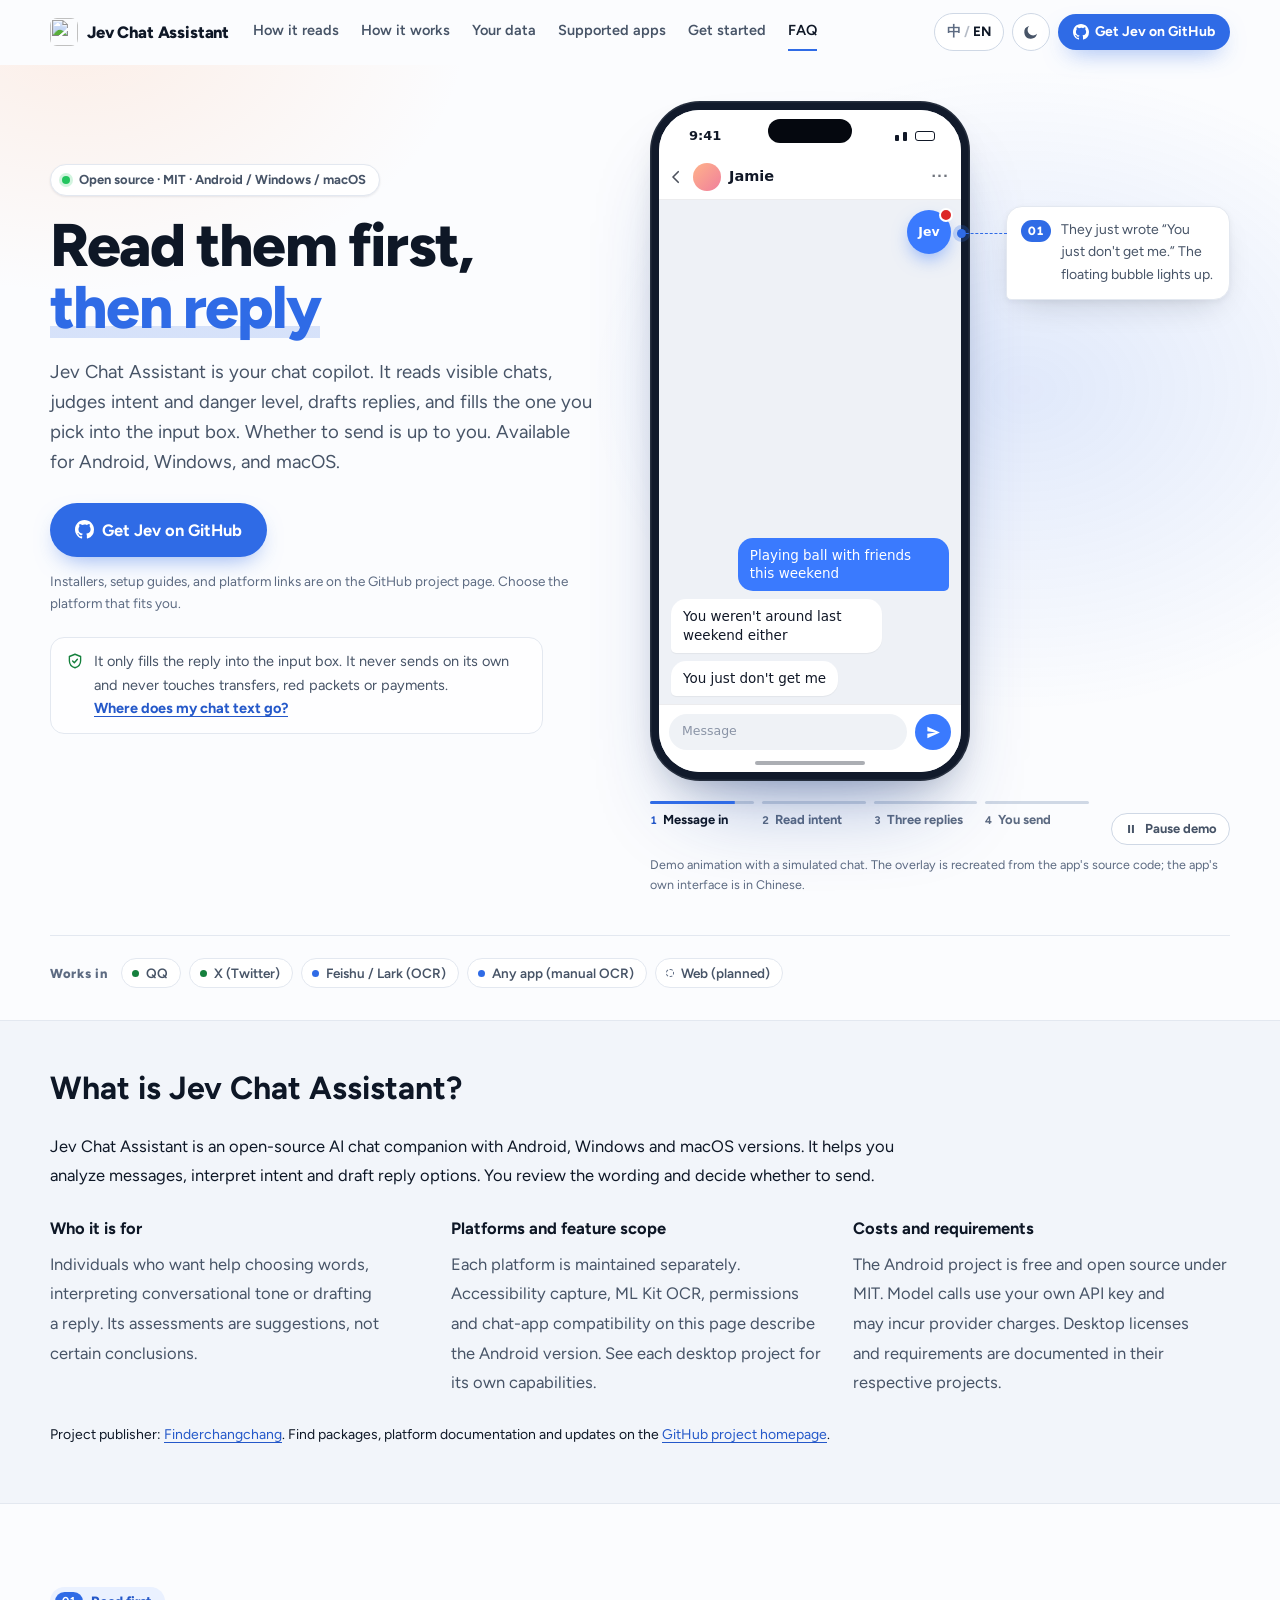
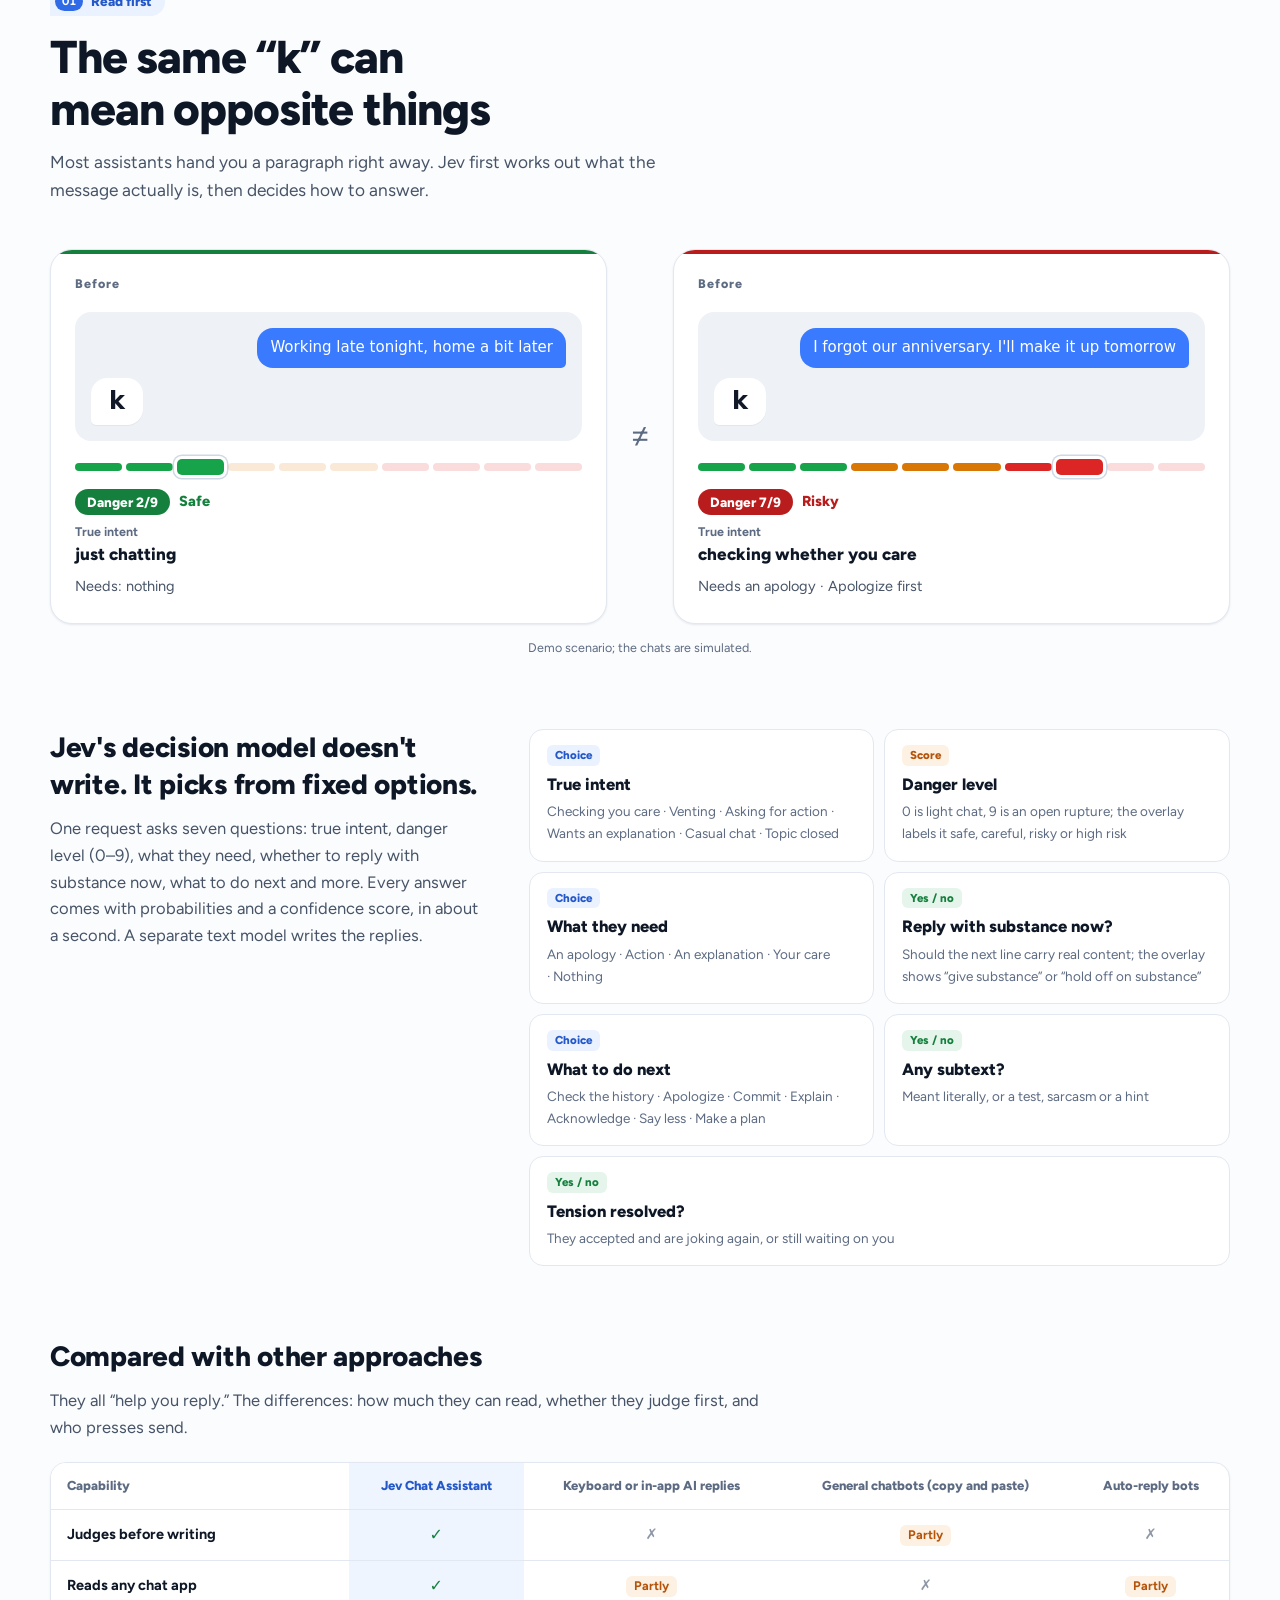
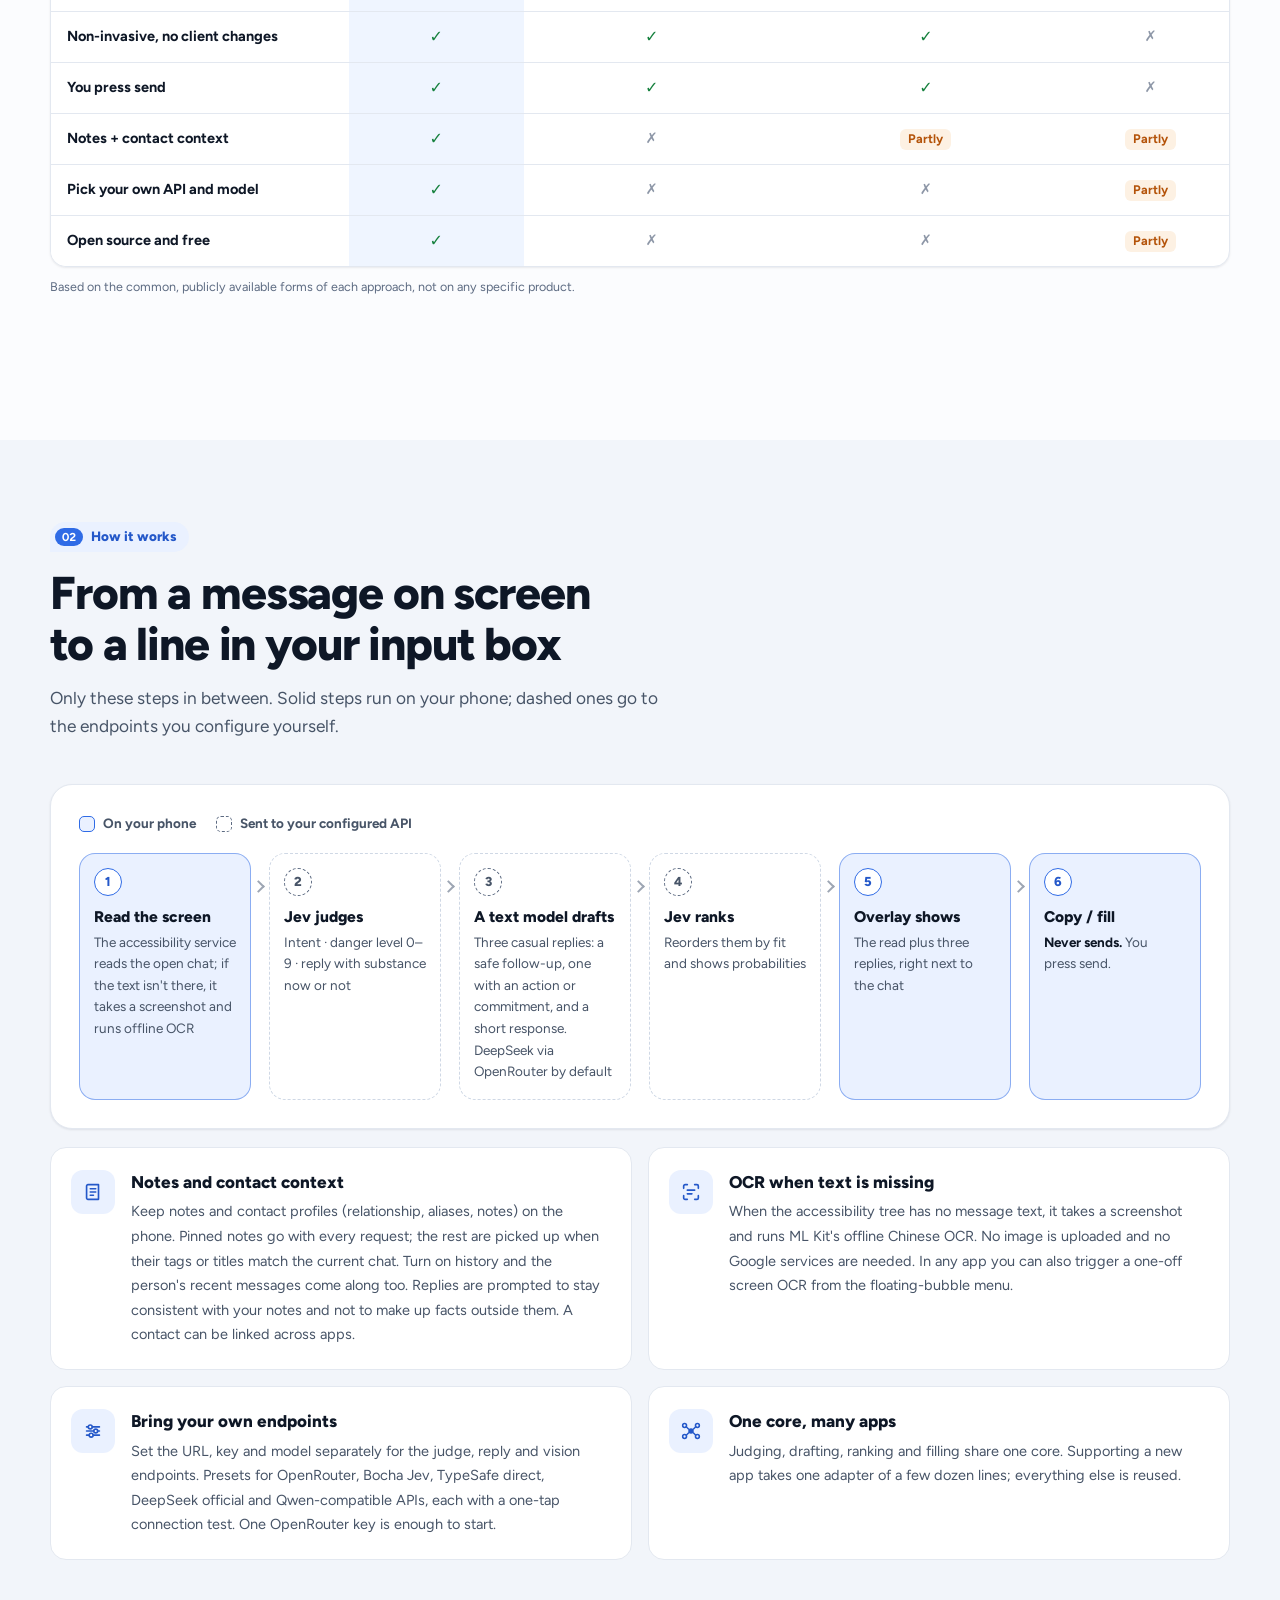
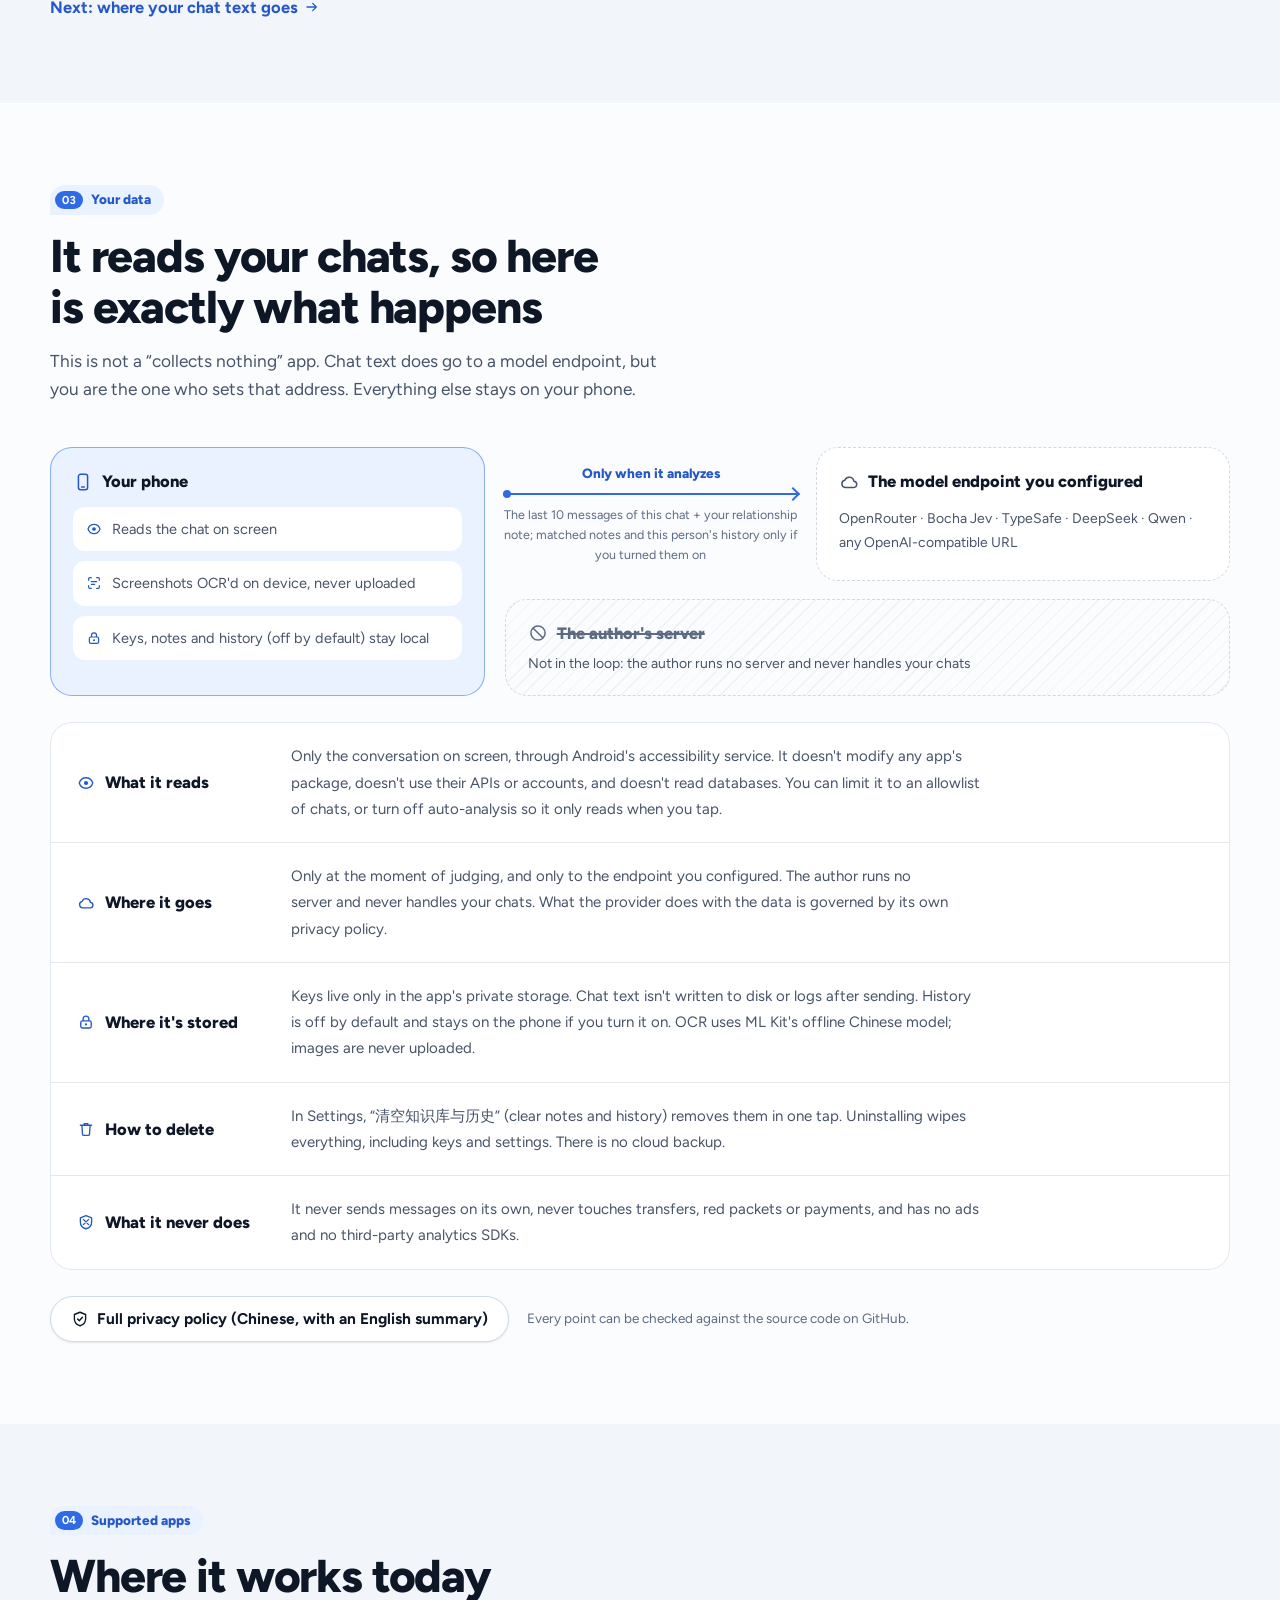
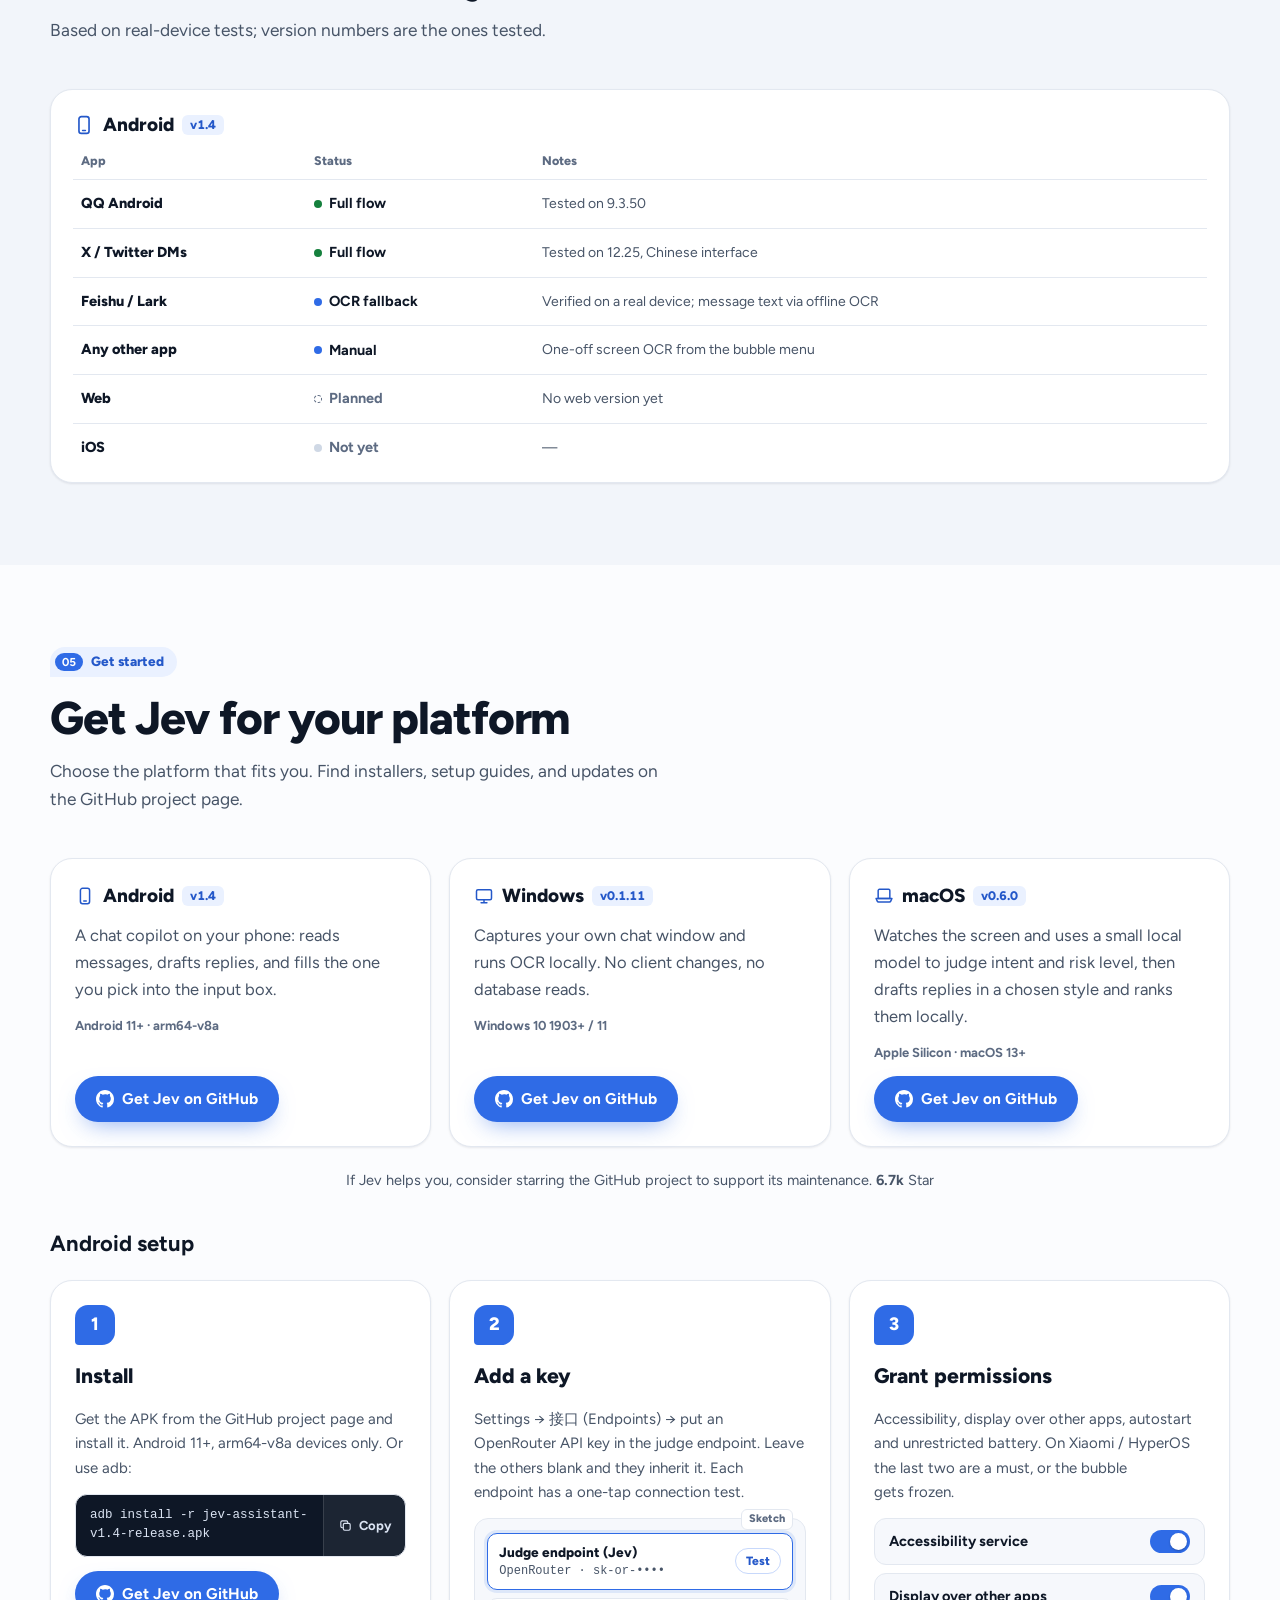
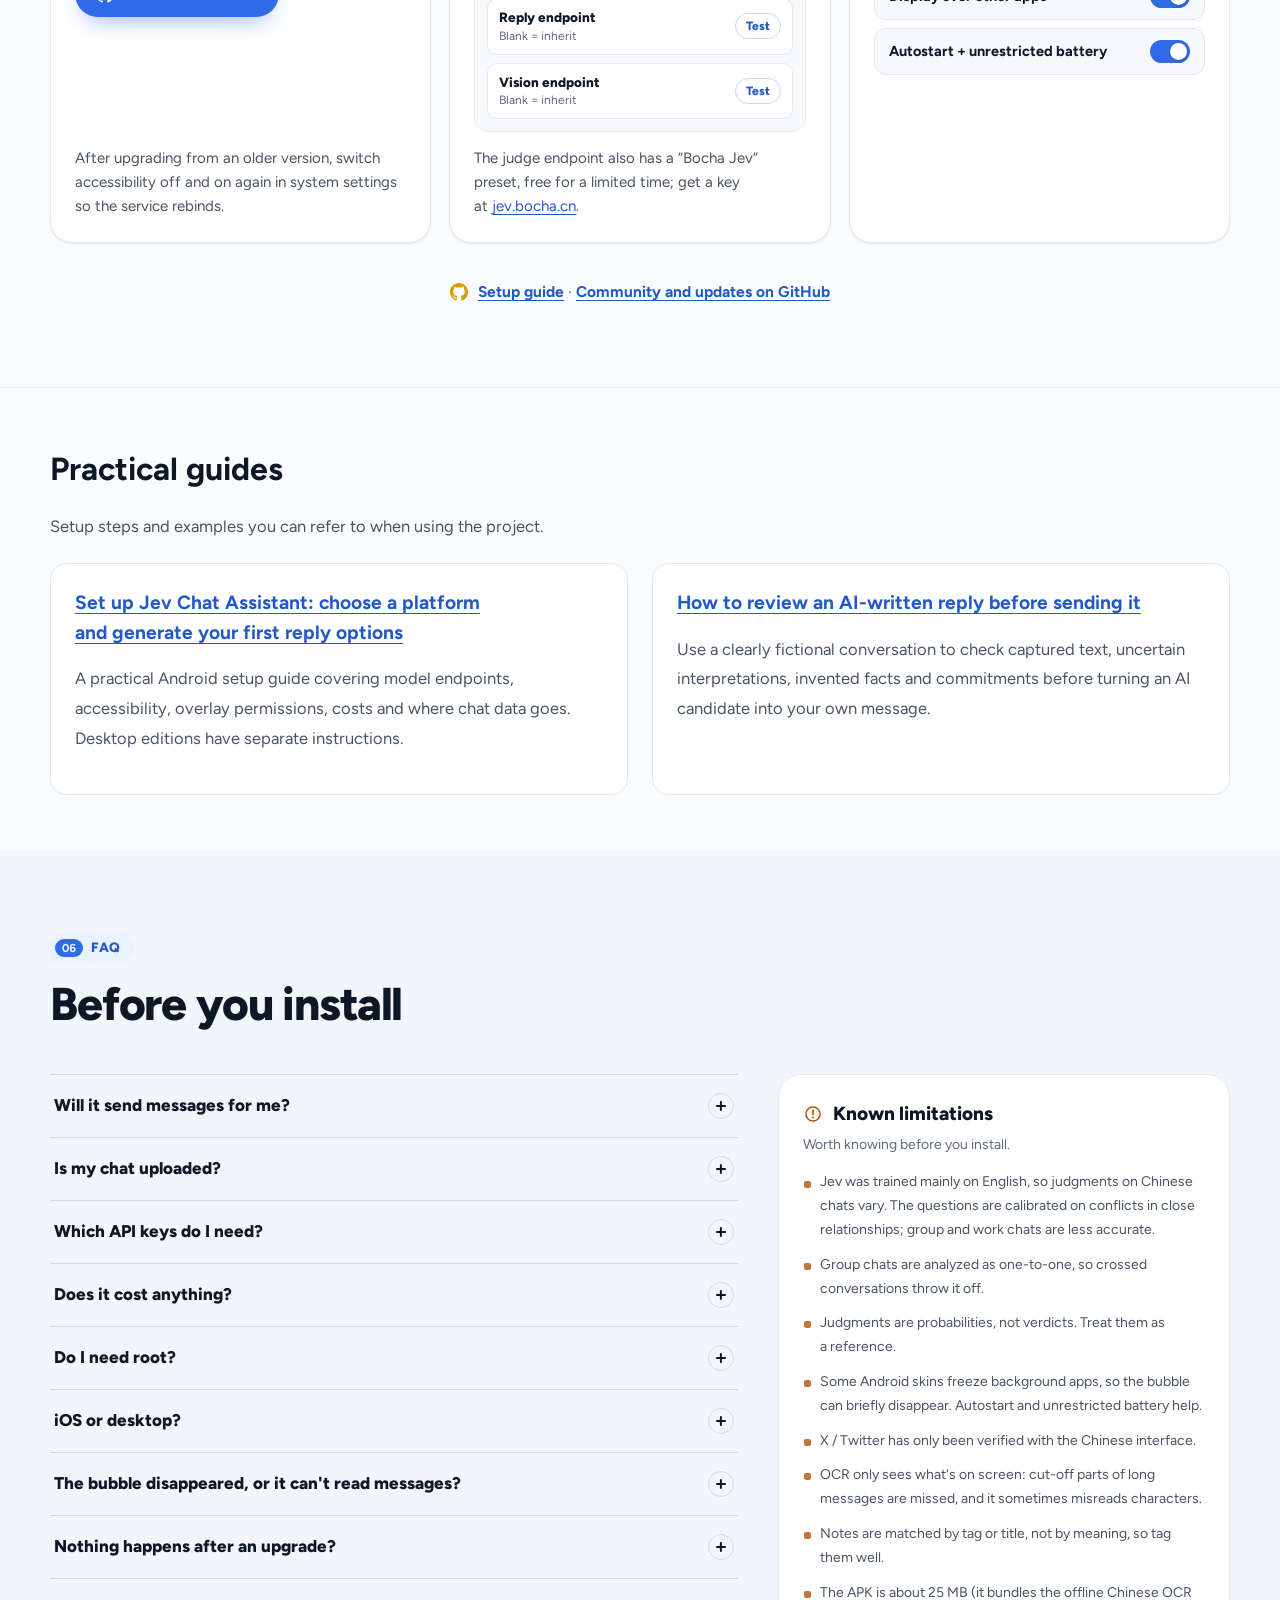
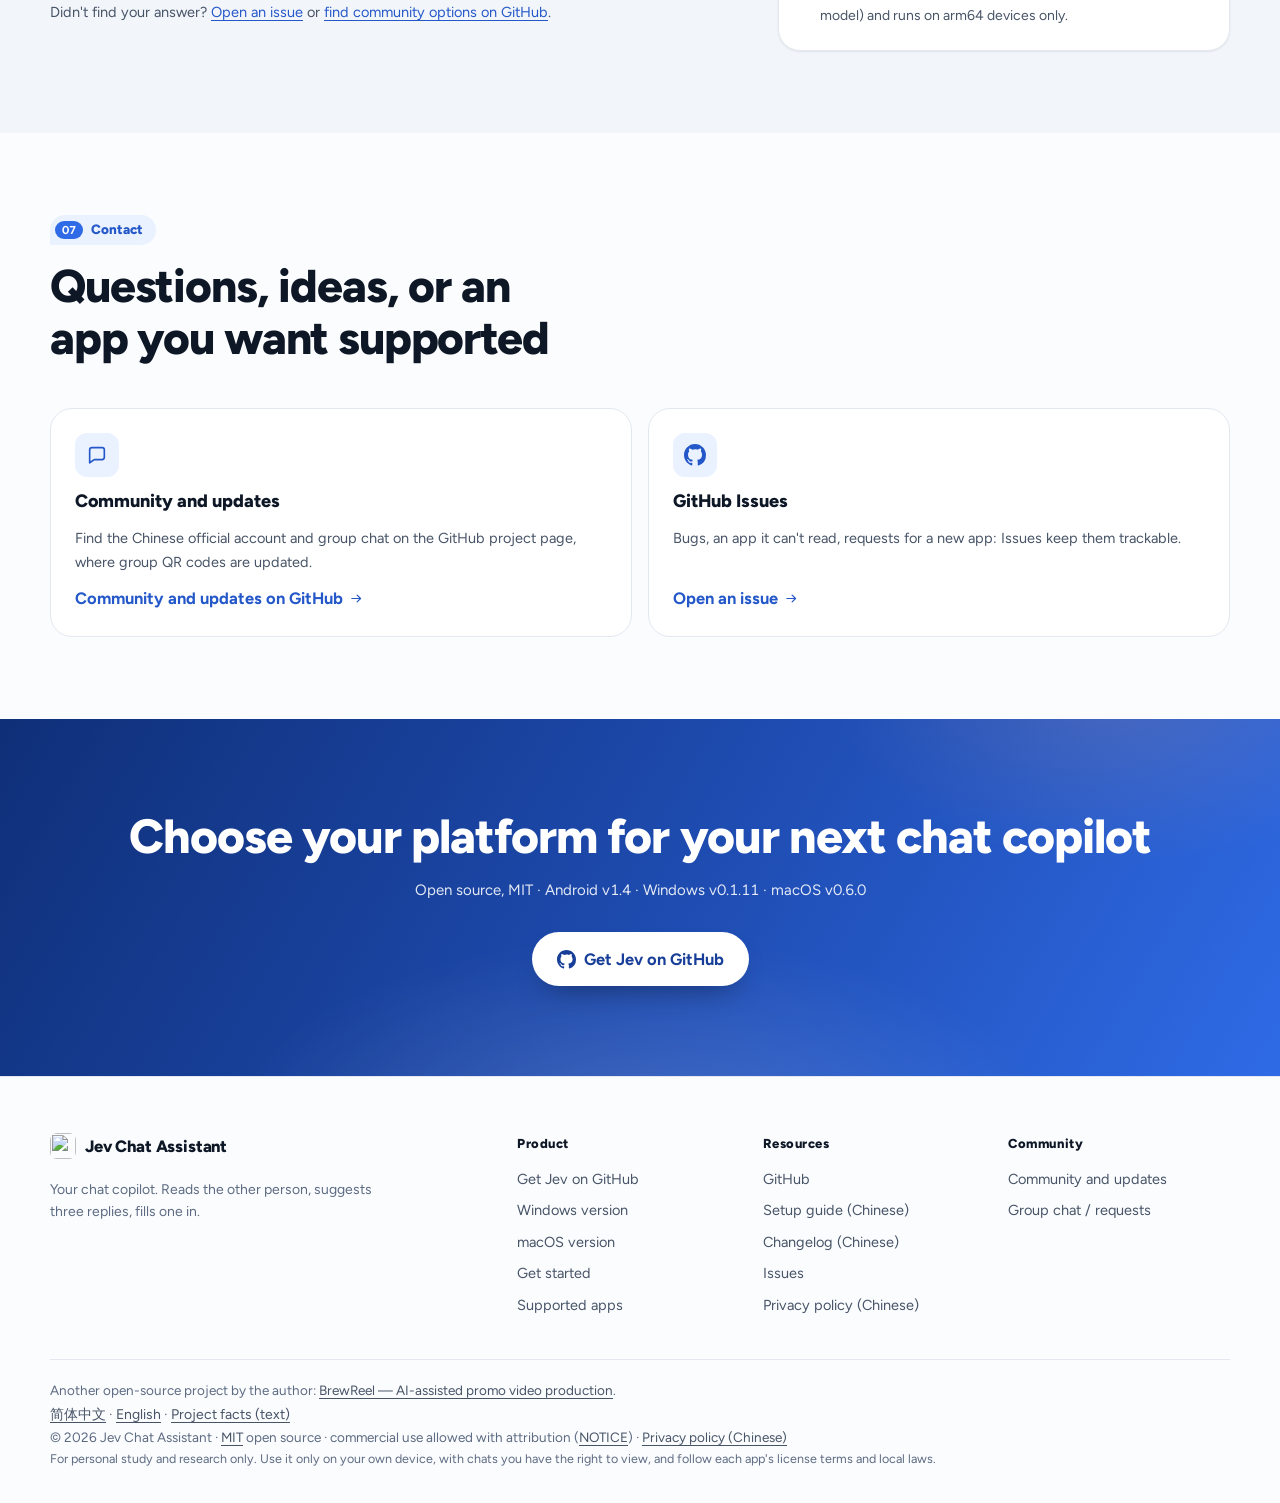
==== commit 1af6f3d2: "docs(site): link practical guides and sync search discovery" ====
--- a/site/en.html
+++ b/site/en.html
@@ -119,9 +119,9 @@
 <link rel="preconnect" href="https://fonts.gstatic.com" crossorigin>
 <link rel="stylesheet" href="https://fonts.googleapis.com/css2?family=Figtree:wght@400..800&amp;display=swap" media="print" onload="this.media='all'">
 <noscript><link rel="stylesheet" href="https://fonts.googleapis.com/css2?family=Figtree:wght@400..800&amp;display=swap"></noscript>
-<link rel="stylesheet" href="style.css?v=20260930a">
-<script defer src="i18n.js?v=20260930a"></script>
-<script defer src="main.js?v=20260930a"></script>
+<link rel="stylesheet" href="style.css?v=20260930b">
+<script defer src="i18n.js?v=20260930b"></script>
+<script defer src="main.js?v=20260930b"></script>
 <script defer src="https://umami.jisikeji.cn/script.js" data-website-id="e294ceb6-4001-47a0-a18b-d225cd09017a"></script>
 </head>
 <body>
@@ -601,6 +601,17 @@
 </section>
 
 <!-- ===================== 06 常见问题 + 已知限制 ===================== -->
+<section class="learning-guides" id="guides" aria-labelledby="guides-title">
+  <div class="wrap">
+    <h2 id="guides-title" data-i18n="learn.title">Practical guides</h2>
+    <p data-i18n="learn.intro">Setup steps and examples you can refer to when using the project.</p>
+    <div class="guide-cards">
+      <article><h3><a href="guides/android-setup.en.html" data-i18n="learn.1.title" data-i18n-attr="href:learn.1.url" data-umami-event="read-guide" data-umami-event-guide="one">Set up Jev Chat Assistant: choose a platform and generate your first reply options</a></h3><p data-i18n="learn.1.desc">A practical Android setup guide covering model endpoints, accessibility, overlay permissions, costs and where chat data goes. Desktop editions have separate instructions.</p></article>
+      <article><h3><a href="guides/review-ai-replies.en.html" data-i18n="learn.2.title" data-i18n-attr="href:learn.2.url" data-umami-event="read-guide" data-umami-event-guide="two">How to review an AI-written reply before sending it</a></h3><p data-i18n="learn.2.desc">Use a clearly fictional conversation to check captured text, uncertain interpretations, invented facts and commitments before turning an AI candidate into your own message.</p></article>
+    </div>
+  </div>
+</section>
+
 <section class="sec sec-tint" id="faq" aria-labelledby="faq-title">
   <div class="wrap">
     <header class="sec-head rv">
@@ -706,6 +717,7 @@
     </nav>
   </div>
   <div class="wrap"><div class="foot-bottom">
+    <p data-i18n="learn.sister">Another open-source project by the author: <a href='https://brewreel.com/en.html' data-umami-event='click-sister' data-umami-event-project='brewreel'>BrewReel — AI-assisted promo video production</a>.</p>
     <p class="language-links"><a href="./?lang=zh" hreflang="zh-CN" lang="zh-CN">简体中文</a> · <a href="en.html" hreflang="en" lang="en">English</a> · <a href="llms.txt" data-i18n="facts.text">Project facts (text)</a></p>
 
     <p data-i18n="ft.copy">© 2026 Jev Chat Assistant · <a href='https://github.com/jev-chat/jev-chat-jarvis/blob/main/LICENSE' target='_blank' rel='noopener'>MIT</a> open source · commercial use allowed with attribution (<a href='https://github.com/jev-chat/jev-chat-jarvis/blob/main/NOTICE' target='_blank' rel='noopener'>NOTICE</a>) · <a href='privacy.html#en-summary' data-umami-event='view-privacy' data-umami-event-pos='footer-legal'>Privacy policy (Chinese)</a></p>
--- a/site/style.css
+++ b/site/style.css
@@ -704,3 +704,14 @@
 .facts-source, .language-links { font-size: .875rem; line-height: 1.8; }
 .facts-source a, .language-links a { text-decoration: underline; text-underline-offset: 3px; }
 @media (max-width: 700px) { .facts-grid { grid-template-columns: 1fr; gap: 18px; } }
+
+/* Editorial entry points for useful, shareable setup guides. */
+.learning-guides { padding: 56px 0; scroll-margin-top: 85px; border-top: 1px solid var(--line); }
+.learning-guides h2 { font-size: clamp(1.5rem, 3vw, 2rem); margin: 0 0 16px; }
+.learning-guides > .wrap > p { color: var(--ink-2); }
+.guide-cards { display: grid; grid-template-columns: repeat(2, minmax(0, 1fr)); gap: 24px; margin-top: 24px; }
+.guide-cards article { padding: 24px; border: 1px solid var(--line); border-radius: 16px; background: var(--card); }
+.guide-cards h3 { margin: 0 0 12px; font-size: 1.2rem; line-height: 1.55; }
+.guide-cards a { text-decoration: underline; text-underline-offset: 4px; }
+.guide-cards p { color: var(--ink-2); line-height: 1.8; }
+@media(max-width:700px) { .guide-cards { grid-template-columns: 1fr; } }
